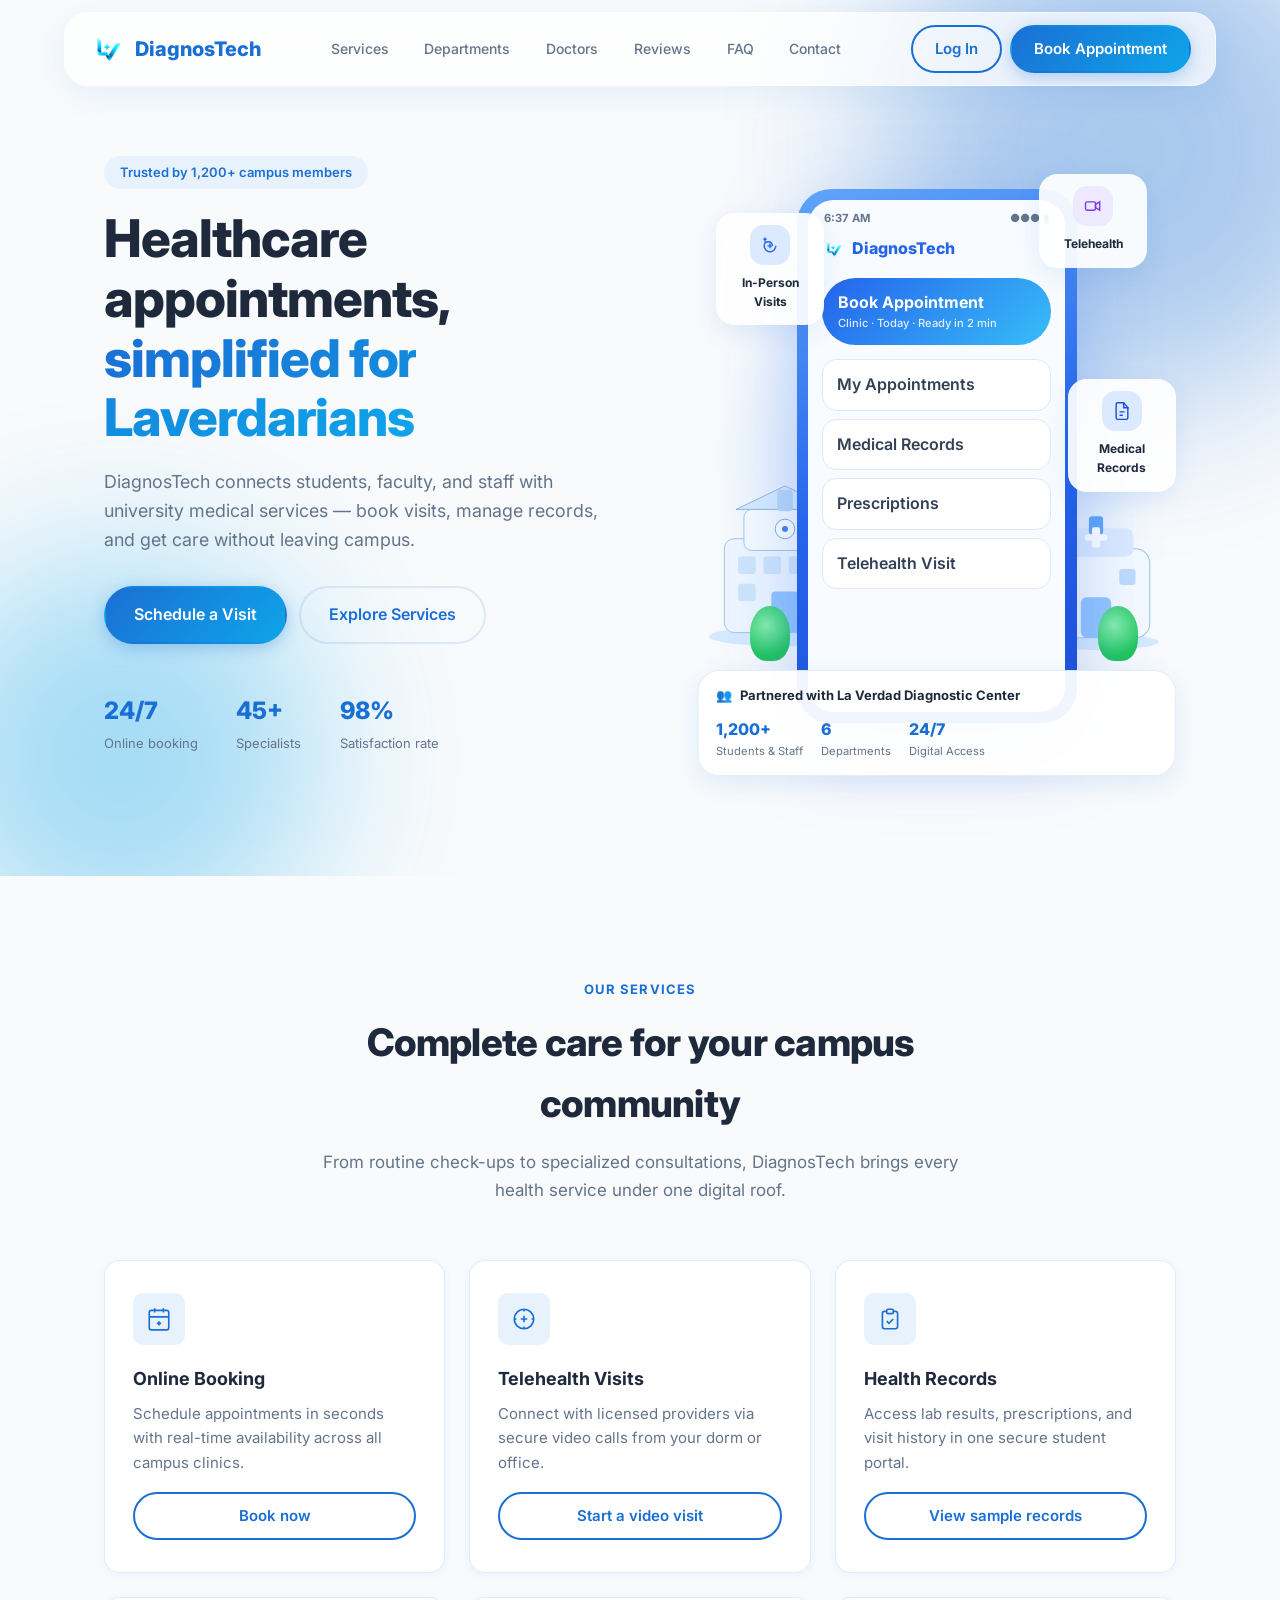
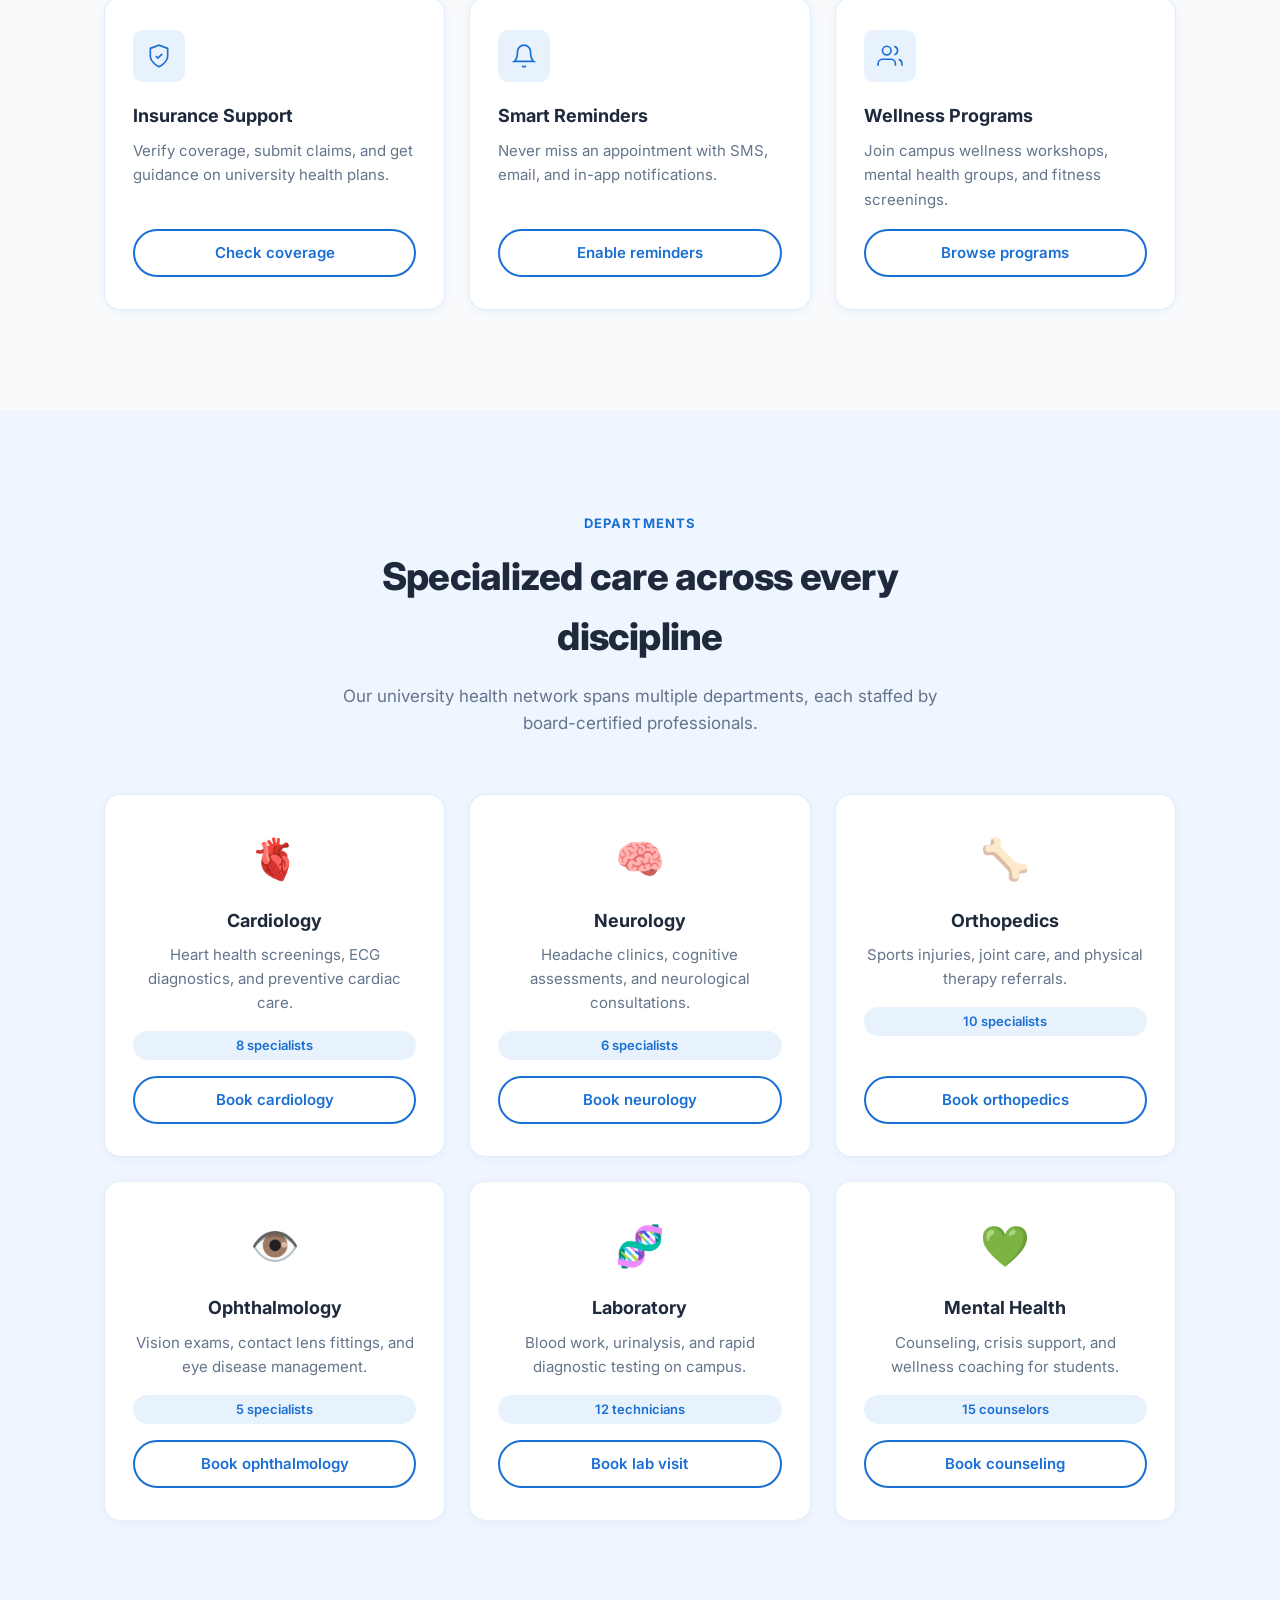
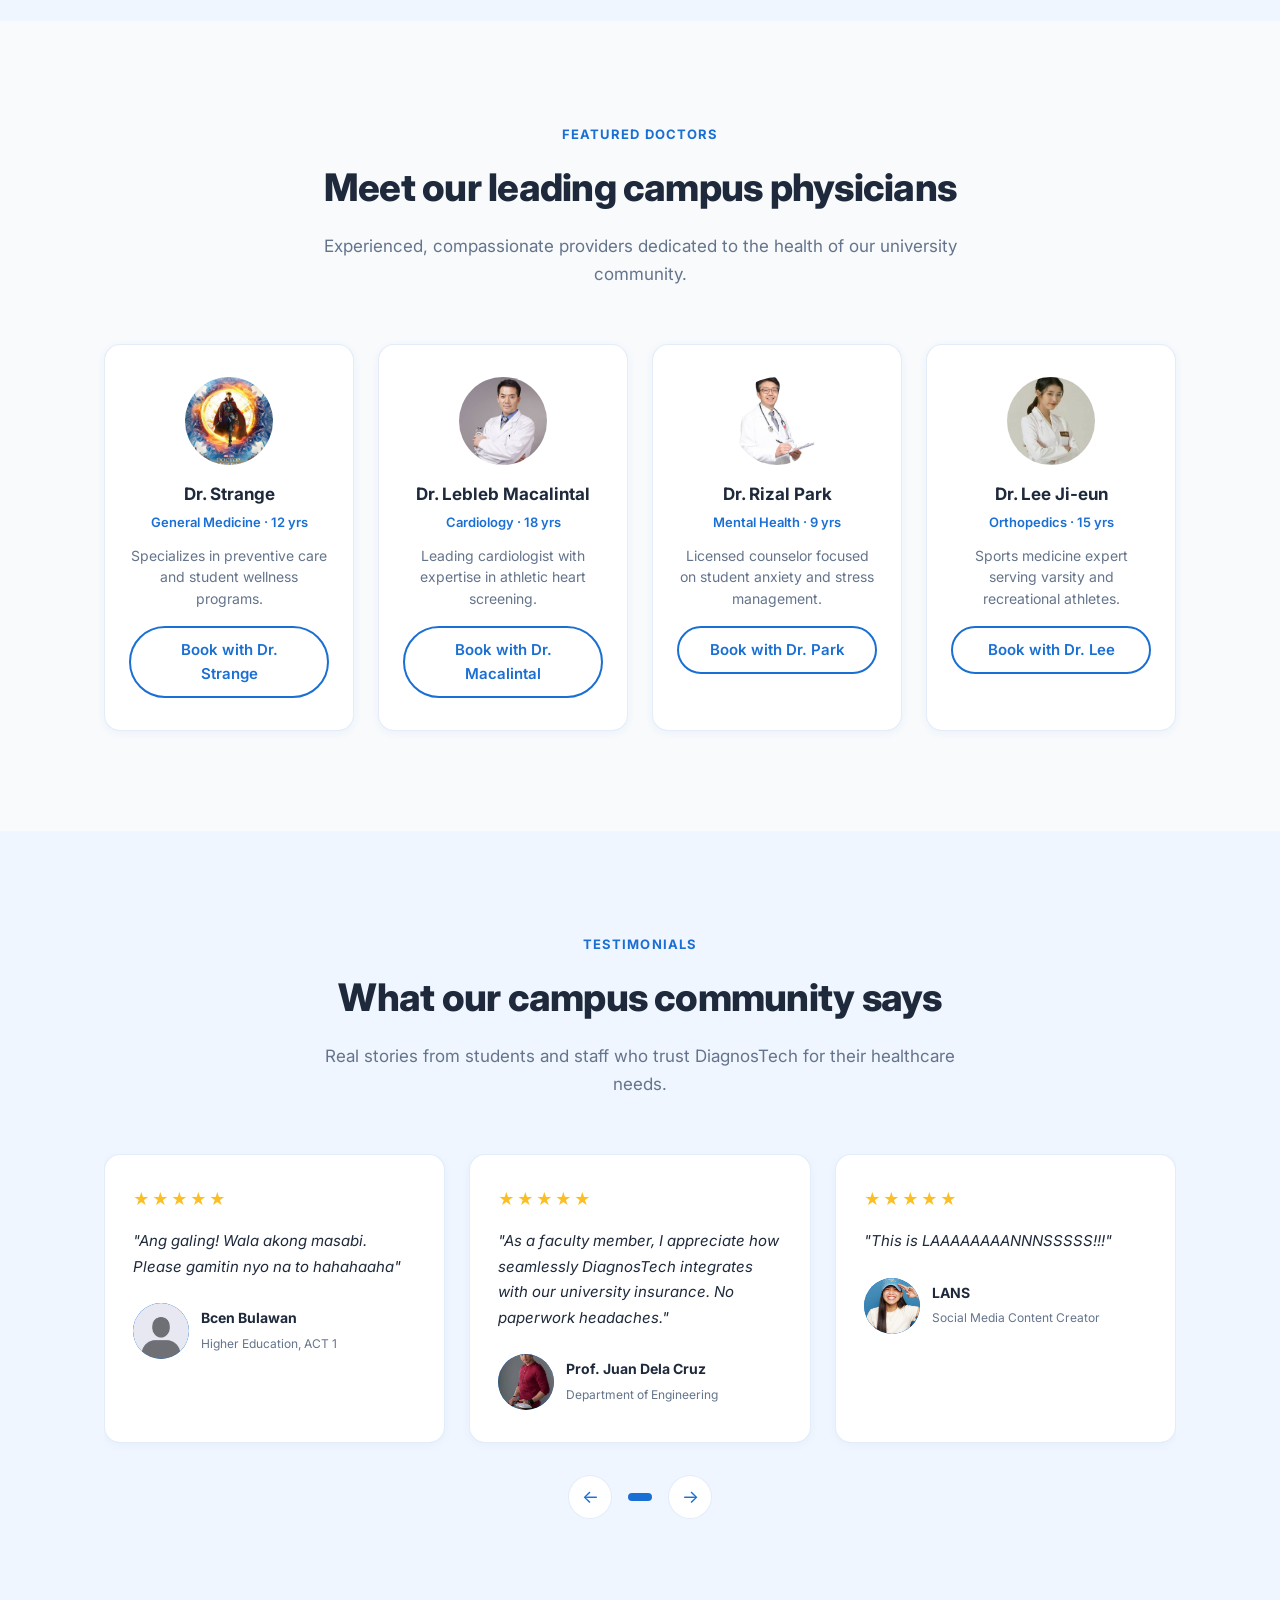
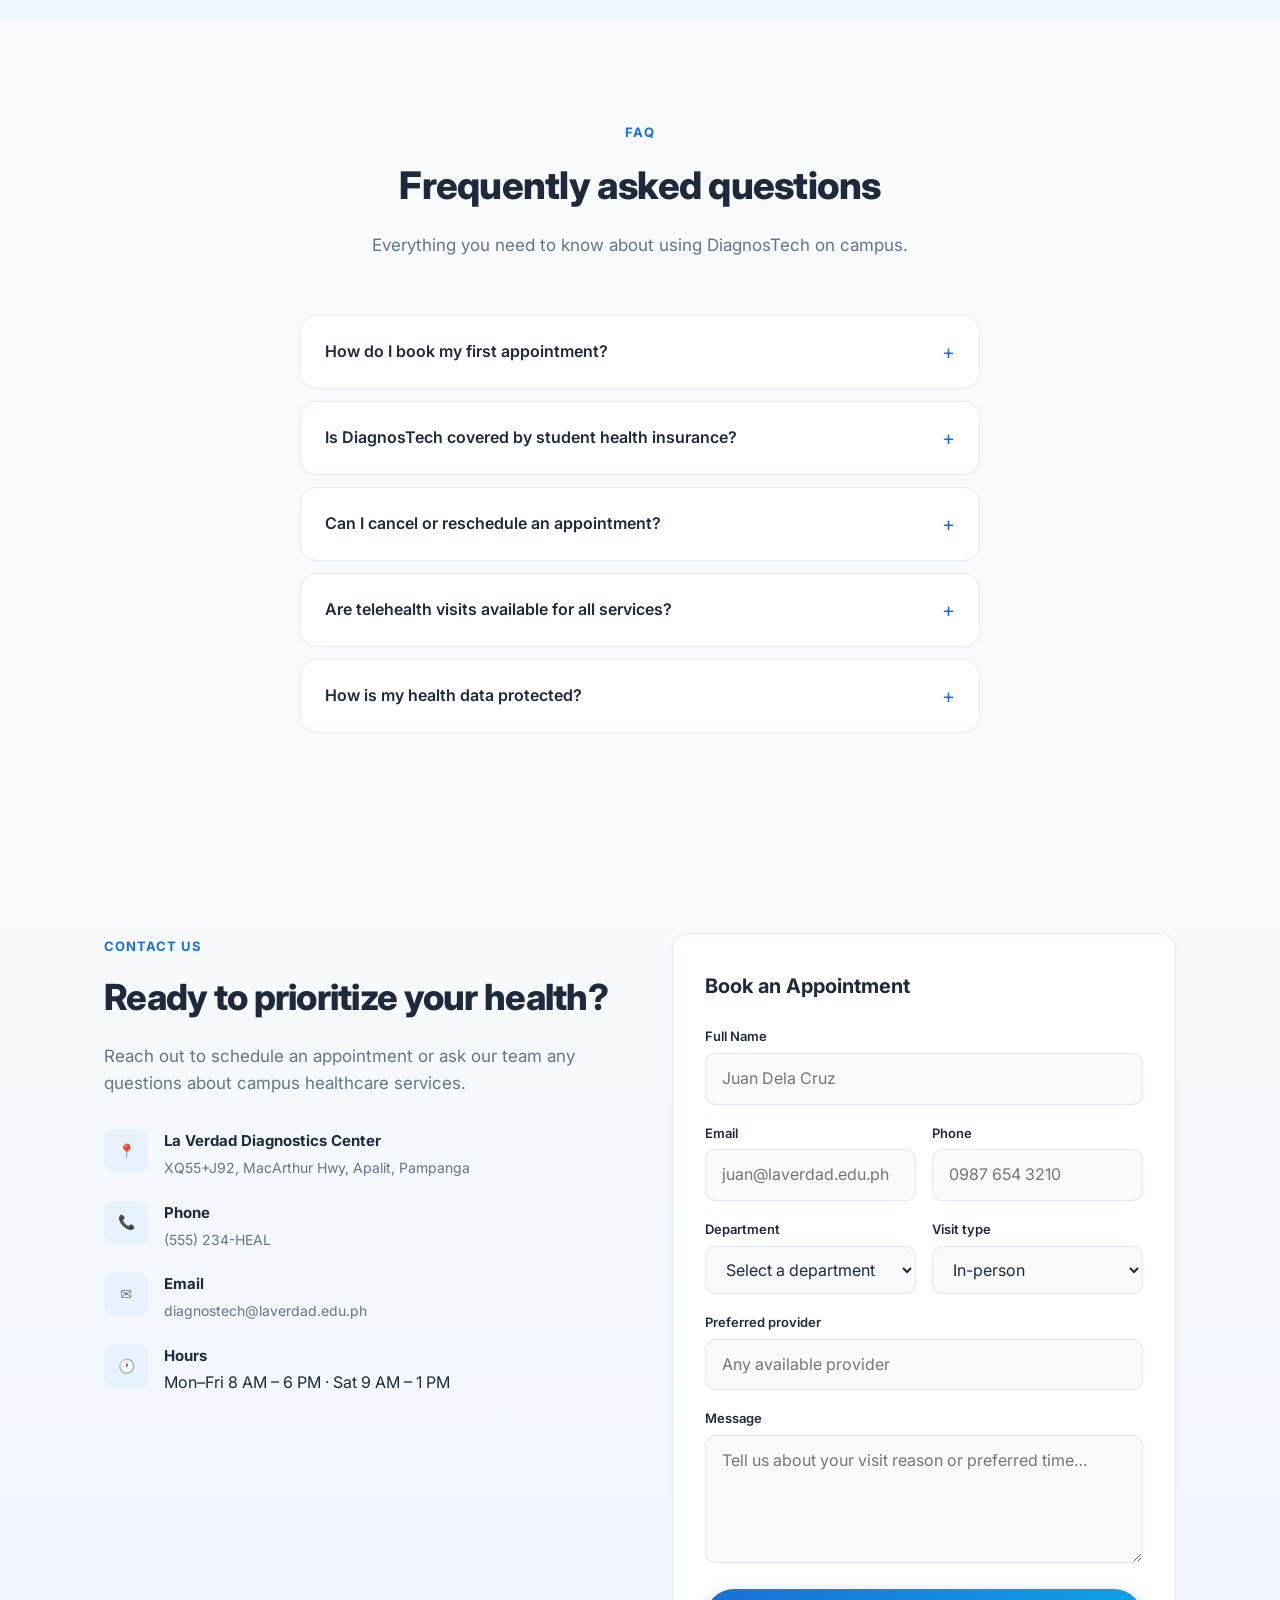
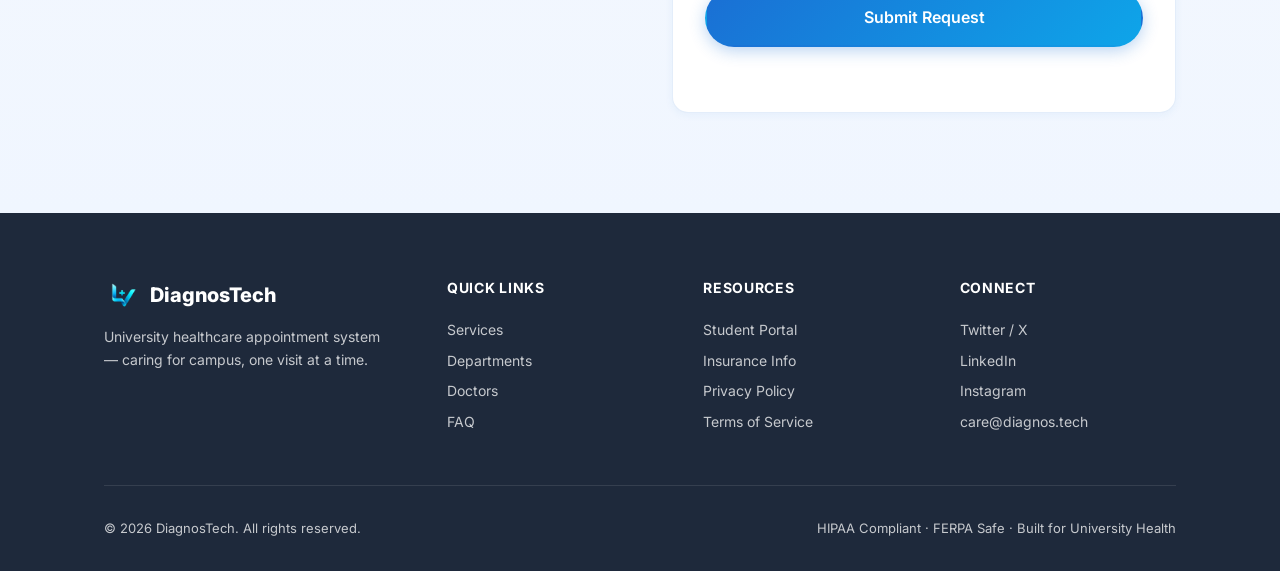
==== index.html @ bd58f844 "Add files via upload" ====
<!DOCTYPE html>
<html lang="en">
<head>
  <meta charset="UTF-8">
  <meta name="viewport" content="width=device-width, initial-scale=1.0, viewport-fit=cover">
  <meta name="description" content="DiagnosTech — Healthcare appointment system for students, faculty, and staff.">
  <title>DiagnosTech</title>
  <link rel="icon" href="logo.png" type="image/png">
  <link rel="preconnect" href="https://fonts.googleapis.com">
  <link rel="preconnect" href="https://fonts.gstatic.com" crossorigin>
  <link href="https://fonts.googleapis.com/css2?family=Inter:wght@400;500;600;700;800&display=swap" rel="stylesheet">
  <link rel="stylesheet" href="style.css">
</head>
<body>

  <!-- Floating Glass Navbar -->
  <header class="navbar" id="navbar">
    <nav class="navbar__inner container">
      <a href="#hero" class="navbar__brand">
        <img src="logo.png" alt="" class="navbar__logo" aria-hidden="true">
        DiagnosTech
      </a>

      <button class="navbar__toggle" id="navToggle" aria-label="Toggle navigation" aria-expanded="false">
        <span></span>
        <span></span>
        <span></span>
      </button>

      <ul class="navbar__links" id="navLinks">
        <li><a href="#services">Services</a></li>
        <li><a href="#departments">Departments</a></li>
        <li><a href="#doctors">Doctors</a></li>
        <li><a href="#testimonials">Reviews</a></li>
        <li><a href="#faq">FAQ</a></li>
        <li><a href="#contact">Contact</a></li>
        <li class="navbar__mobile-only"><a href="login.html">Log In</a></li>
        <li class="navbar__mobile-only">
          <button type="button" class="navbar__menu-btn" data-open-booking>Book Appointment</button>
        </li>
      </ul>

      <div class="navbar__actions">
        <a href="login.html" class="btn btn--outline navbar__cta">Log In</a>
        <button type="button" class="btn btn--primary navbar__cta" data-open-booking>Book Appointment</button>
      </div>
    </nav>
  </header>

  <main>
    <!-- Hero -->
    <section class="hero" id="hero">
      <div class="hero__bg" aria-hidden="true">
        <div class="hero__orb hero__orb--1"></div>
        <div class="hero__orb hero__orb--2"></div>
      </div>
      <div class="container hero__grid">
        <div class="hero__content reveal">
          <span class="badge">Trusted by 1,200+ campus members</span>
          <h1>Healthcare appointments, <span class="text-gradient">simplified for Laverdarians</span></h1>
          <p>DiagnosTech connects students, faculty, and staff with university medical services — book visits, manage records, and get care without leaving campus.</p>
          <div class="hero__actions">
            <button type="button" class="btn btn--primary btn--lg" data-open-booking>Schedule a Visit</button>
            <a href="#services" class="btn btn--ghost btn--lg">Explore Services</a>
          </div>
          <div class="hero__stats">
            <div class="hero__stat">
              <strong>24/7</strong>
              <span>Online booking</span>
            </div>
            <div class="hero__stat">
              <strong>45+</strong>
              <span>Specialists</span>
            </div>
            <div class="hero__stat">
              <strong>98%</strong>
              <span>Satisfaction rate</span>
            </div>
          </div>
        </div>
        <div class="hero__visual reveal reveal--delay">
          <div class="hero-scene" id="heroScene">
            <div class="hero-scene__glow" aria-hidden="true"></div>
            <div class="campus-art campus-art--hall" aria-hidden="true">
              <svg viewBox="0 0 180 170" fill="none">
                <ellipse cx="90" cy="158" rx="78" ry="10" fill="#c7e4ff" opacity=".7"/>
                <rect x="28" y="58" width="124" height="96" rx="10" fill="#eef6ff" stroke="#9ec6ef"/>
                <rect x="48" y="28" width="84" height="42" rx="8" fill="#f7fbff" stroke="#9ec6ef"/>
                <polygon points="40,28 90,4 140,28" fill="#d7ebff" stroke="#8eb6e4"/>
                <rect x="82" y="8" width="16" height="22" rx="4" fill="#b9d8f7"/>
                <circle cx="90" cy="48" r="10" fill="#fff" stroke="#7aaee0"/>
                <circle cx="90" cy="48" r="3" fill="#3b82f6"/>
                <g fill="#cfe6fb">
                  <rect x="42" y="76" width="18" height="18" rx="3"/>
                  <rect x="68" y="76" width="18" height="18" rx="3"/>
                  <rect x="94" y="76" width="18" height="18" rx="3"/>
                  <rect x="120" y="76" width="18" height="18" rx="3"/>
                  <rect x="42" y="104" width="18" height="18" rx="3"/>
                  <rect x="120" y="104" width="18" height="18" rx="3"/>
                </g>
                <rect x="76" y="112" width="28" height="42" rx="4" fill="#93c5fd"/>
              </svg>
            </div>
            <div class="campus-art campus-art--clinic" aria-hidden="true">
              <svg viewBox="0 0 150 150" fill="none">
                <ellipse cx="75" cy="140" rx="62" ry="8" fill="#c7e4ff" opacity=".7"/>
                <rect x="22" y="48" width="106" height="88" rx="14" fill="#f4f9ff" stroke="#9ec6ef"/>
                <rect x="38" y="28" width="74" height="28" rx="8" fill="#dbeafe"/>
                <rect x="68" y="16" width="14" height="18" rx="3" fill="#60a5fa"/>
                <rect x="64" y="34" width="22" height="6" rx="2" fill="#fff"/>
                <rect x="71" y="27" width="8" height="20" rx="2" fill="#fff"/>
                <g fill="#bfdbfe">
                  <rect x="36" y="68" width="16" height="16" rx="3"/>
                  <rect x="98" y="68" width="16" height="16" rx="3"/>
                </g>
                <rect x="60" y="96" width="30" height="40" rx="6" fill="#93c5fd"/>
              </svg>
            </div>
            <div class="campus-art campus-art--tree campus-art--tree-l" aria-hidden="true"></div>
            <div class="campus-art campus-art--tree campus-art--tree-r" aria-hidden="true"></div>

            <button type="button" class="float-card float-card--visits" data-phone-screen="book" data-visit-type="in-person">
              <span class="float-card__icon" aria-hidden="true">
                <svg viewBox="0 0 24 24" fill="none" stroke="currentColor" stroke-width="1.7"><path d="M6 3v6M4 5h4"/><path d="M19 13a7 7 0 11-14 0 5 5 0 0110 0"/><path d="M12 10v6M9 13h6"/></svg>
              </span>
              In-Person Visits
            </button>
            <button type="button" class="float-card float-card--tele" data-phone-screen="telehealth" data-visit-type="telehealth">
              <span class="float-card__icon float-card__icon--tele" aria-hidden="true">
                <svg viewBox="0 0 24 24" fill="none" stroke="currentColor" stroke-width="1.7"><path d="M15 10l5-3v10l-5-3v-4z"/><rect x="3" y="7" width="12" height="10" rx="2"/></svg>
              </span>
              Telehealth
            </button>
            <button type="button" class="float-card float-card--records" data-phone-screen="records">
              <span class="float-card__icon float-card__icon--records" aria-hidden="true">
                <svg viewBox="0 0 24 24" fill="none" stroke="currentColor" stroke-width="1.7"><path d="M14 2H7a2 2 0 00-2 2v16a2 2 0 002 2h10a2 2 0 002-2V8z"/><path d="M14 2v6h6M9 13h6M9 17h4"/></svg>
              </span>
              Medical Records
            </button>

            <div class="phone" id="phoneMockup">
              <div class="phone__bezel">
                <div class="phone__screen">
                  <div class="phone-status">
                    <span id="phoneTime">9:41</span>
                    <span class="phone-status__icons" aria-hidden="true">●●● ▮</span>
                  </div>
                  <div class="phone-app" id="phoneApp" data-screen="home">
                    <section class="phone-view" data-view="home">
                      <div class="phone-brand">
                        <img src="logo.png" alt="" width="22" height="22">
                        DiagnosTech
                      </div>
                      <button type="button" class="phone-cta" data-phone-screen="book">
                        Book Appointment
                        <small>Clinic · Today · Ready in 2 min</small>
                      </button>
                      <nav class="phone-menu" aria-label="App menu">
                        <button type="button" data-phone-screen="appointments">My Appointments</button>
                        <button type="button" data-phone-screen="records">Medical Records</button>
                        <button type="button" data-phone-screen="prescriptions">Prescriptions</button>
                        <button type="button" data-phone-screen="telehealth">Telehealth Visit</button>
                      </nav>
                    </section>

                    <section class="phone-view" data-view="book" hidden>
                      <header class="phone-bar">
                        <button type="button" class="phone-back" data-phone-screen="home" aria-label="Back">←</button>
                        <h3>Book visit</h3>
                      </header>
                      <form class="phone-form" id="phoneBookForm">
                        <label>Department
                          <select name="department" required>
                            <option value="general">General Medicine</option>
                            <option value="cardiology">Cardiology</option>
                            <option value="neurology">Neurology</option>
                            <option value="orthopedics">Orthopedics</option>
                            <option value="ophthalmology">Ophthalmology</option>
                            <option value="mental-health">Mental Health</option>
                          </select>
                        </label>
                        <label>Visit type
                          <select name="visitType" id="phoneVisitType">
                            <option value="in-person">In-person</option>
                            <option value="telehealth">Telehealth</option>
                          </select>
                        </label>
                        <label>Date
                          <input type="date" name="date" required>
                        </label>
                        <button type="submit" class="phone-cta phone-cta--sm">Confirm slot</button>
                      </form>
                    </section>

                    <section class="phone-view" data-view="appointments" hidden>
                      <header class="phone-bar">
                        <button type="button" class="phone-back" data-phone-screen="home" aria-label="Back">←</button>
                        <h3>Appointments</h3>
                      </header>
                      <ul class="phone-list" id="phoneAppointments"></ul>
                    </section>

                    <section class="phone-view" data-view="records" hidden>
                      <header class="phone-bar">
                        <button type="button" class="phone-back" data-phone-screen="home" aria-label="Back">←</button>
                        <h3>Records</h3>
                      </header>
                      <ul class="phone-list">
                        <li><button type="button" data-open-info="record-cbc"><strong>CBC panel</strong><span>Mar 12 · Normal</span></button></li>
                        <li><button type="button" data-open-info="record-vaccine"><strong>Flu vaccine</strong><span>Jan 8 · On file</span></button></li>
                        <li><button type="button" data-open-info="record-pe"><strong>Physical exam</strong><span>Nov 2 · Cleared</span></button></li>
                      </ul>
                    </section>

                    <section class="phone-view" data-view="prescriptions" hidden>
                      <header class="phone-bar">
                        <button type="button" class="phone-back" data-phone-screen="home" aria-label="Back">←</button>
                        <h3>Prescriptions</h3>
                      </header>
                      <ul class="phone-list">
                        <li><button type="button" data-open-info="rx-loratadine"><strong>Loratadine 10mg</strong><span>Refill available</span></button></li>
                        <li><button type="button" data-open-info="rx-ibuprofen"><strong>Ibuprofen 200mg</strong><span>As needed</span></button></li>
                      </ul>
                    </section>

                    <section class="phone-view" data-view="telehealth" hidden>
                      <header class="phone-bar">
                        <button type="button" class="phone-back" data-phone-screen="home" aria-label="Back">←</button>
                        <h3>Telehealth</h3>
                      </header>
                      <div class="phone-tele">
                        <p>Join a secure video visit from anywhere on campus.</p>
                        <button type="button" class="phone-cta phone-cta--sm" data-open-booking data-visit-type="telehealth">Schedule video visit</button>
                        <button type="button" class="phone-ghost" id="joinDemoVisit">Start demo waiting room</button>
                      </div>
                    </section>

                    <section class="phone-view" data-view="waiting" hidden>
                      <header class="phone-bar">
                        <button type="button" class="phone-back" data-phone-screen="telehealth" aria-label="Back">←</button>
                        <h3>Waiting room</h3>
                      </header>
                      <div class="phone-tele">
                        <div class="phone-pulse" aria-hidden="true"></div>
                        <p id="waitingCopy">Connecting you with a campus clinician…</p>
                        <button type="button" class="phone-ghost" data-phone-screen="home">Leave waiting room</button>
                      </div>
                    </section>
                  </div>
                </div>
              </div>
            </div>

            <div class="hero-community">
              <div class="hero-community__lead">
                <span class="hero-community__icon" aria-hidden="true">👥</span>
                <strong>Partnered with La Verdad Diagnostic Center</strong>
              </div>
              <dl>
                <div><dt>1,200+</dt><dd>Students &amp; Staff</dd></div>
                <div><dt>6</dt><dd>Departments</dd></div>
                <div><dt>24/7</dt><dd>Digital Access</dd></div>
              </dl>
            </div>
          </div>
        </div>
      </div>
    </section>

    <!-- Services -->
    <section class="section" id="services">
      <div class="container">
        <div class="section__header reveal">
          <span class="section__label">Our Services</span>
          <h2>Complete care for your campus community</h2>
          <p>From routine check-ups to specialized consultations, DiagnosTech brings every health service under one digital roof.</p>
        </div>
        <div class="services-grid">
          <article class="card service-card reveal">
            <div class="service-card__icon" aria-hidden="true">
              <svg viewBox="0 0 24 24" fill="none" stroke="currentColor" stroke-width="1.5"><path d="M8 2v4M16 2v4M3 10h18M5 4h14a2 2 0 012 2v14a2 2 0 01-2 2H5a2 2 0 01-2-2V6a2 2 0 012-2z"/><path d="M12 14v4M10 16h4"/></svg>
            </div>
            <h3>Online Booking</h3>
            <p>Schedule appointments in seconds with real-time availability across all campus clinics.</p>
            <button type="button" class="btn btn--outline btn--full" data-open-booking>Book now</button>
          </article>
          <article class="card service-card reveal reveal--delay">
            <div class="service-card__icon" aria-hidden="true">
              <svg viewBox="0 0 24 24" fill="none" stroke="currentColor" stroke-width="1.5"><path d="M9 12h6M12 9v6M21 12a9 9 0 11-18 0 9 9 0 0118 0z"/><path d="M12 3v2M12 19v2M3 12h2M19 12h2"/></svg>
            </div>
            <h3>Telehealth Visits</h3>
            <p>Connect with licensed providers via secure video calls from your dorm or office.</p>
            <button type="button" class="btn btn--outline btn--full" data-open-booking data-visit-type="telehealth">Start a video visit</button>
          </article>
          <article class="card service-card reveal">
            <div class="service-card__icon" aria-hidden="true">
              <svg viewBox="0 0 24 24" fill="none" stroke="currentColor" stroke-width="1.5"><path d="M9 5H7a2 2 0 00-2 2v12a2 2 0 002 2h10a2 2 0 002-2V7a2 2 0 00-2-2h-2"/><rect x="9" y="3" width="6" height="4" rx="1"/><path d="M9 14l2 2 4-4"/></svg>
            </div>
            <h3>Health Records</h3>
            <p>Access lab results, prescriptions, and visit history in one secure student portal.</p>
            <button type="button" class="btn btn--outline btn--full" data-open-info="records">View sample records</button>
          </article>
          <article class="card service-card reveal reveal--delay">
            <div class="service-card__icon" aria-hidden="true">
              <svg viewBox="0 0 24 24" fill="none" stroke="currentColor" stroke-width="1.5"><path d="M12 22s8-4 8-10V5l-8-3-8 3v7c0 6 8 10 8 10z"/><path d="M9 12l2 2 4-4"/></svg>
            </div>
            <h3>Insurance Support</h3>
            <p>Verify coverage, submit claims, and get guidance on university health plans.</p>
            <button type="button" class="btn btn--outline btn--full" data-open-info="insurance">Check coverage</button>
          </article>
          <article class="card service-card reveal">
            <div class="service-card__icon" aria-hidden="true">
              <svg viewBox="0 0 24 24" fill="none" stroke="currentColor" stroke-width="1.5"><path d="M18 8A6 6 0 006 8c0 7-3 9-3 9h18s-3-2-3-9"/><path d="M13.73 21a2 2 0 01-3.46 0"/></svg>
            </div>
            <h3>Smart Reminders</h3>
            <p>Never miss an appointment with SMS, email, and in-app notifications.</p>
            <button type="button" class="btn btn--outline btn--full" id="enableReminders">Enable reminders</button>
          </article>
          <article class="card service-card reveal reveal--delay">
            <div class="service-card__icon" aria-hidden="true">
              <svg viewBox="0 0 24 24" fill="none" stroke="currentColor" stroke-width="1.5"><path d="M17 21v-2a4 4 0 00-4-4H5a4 4 0 00-4 4v2"/><circle cx="9" cy="7" r="4"/><path d="M23 21v-2a4 4 0 00-3-3.87M16 3.13a4 4 0 010 7.75"/></svg>
            </div>
            <h3>Wellness Programs</h3>
            <p>Join campus wellness workshops, mental health groups, and fitness screenings.</p>
            <button type="button" class="btn btn--outline btn--full" data-open-info="wellness">Browse programs</button>
          </article>
        </div>
      </div>
    </section>

    <!-- Departments -->
    <section class="section section--alt" id="departments">
      <div class="container">
        <div class="section__header reveal">
          <span class="section__label">Departments</span>
          <h2>Specialized care across every discipline</h2>
          <p>Our university health network spans multiple departments, each staffed by board-certified professionals.</p>
        </div>
        <div class="departments-grid">
          <article class="card department-card reveal">
            <span class="department-card__emoji" aria-hidden="true">🫀</span>
            <h3>Cardiology</h3>
            <p>Heart health screenings, ECG diagnostics, and preventive cardiac care.</p>
            <span class="department-card__count">8 specialists</span>
            <button type="button" class="btn btn--outline btn--full" data-open-booking data-department="cardiology">Book cardiology</button>
          </article>
          <article class="card department-card reveal reveal--delay">
            <span class="department-card__emoji" aria-hidden="true">🧠</span>
            <h3>Neurology</h3>
            <p>Headache clinics, cognitive assessments, and neurological consultations.</p>
            <span class="department-card__count">6 specialists</span>
            <button type="button" class="btn btn--outline btn--full" data-open-booking data-department="neurology">Book neurology</button>
          </article>
          <article class="card department-card reveal">
            <span class="department-card__emoji" aria-hidden="true">🦴</span>
            <h3>Orthopedics</h3>
            <p>Sports injuries, joint care, and physical therapy referrals.</p>
            <span class="department-card__count">10 specialists</span>
            <button type="button" class="btn btn--outline btn--full" data-open-booking data-department="orthopedics">Book orthopedics</button>
          </article>
          <article class="card department-card reveal reveal--delay">
            <span class="department-card__emoji" aria-hidden="true">👁️</span>
            <h3>Ophthalmology</h3>
            <p>Vision exams, contact lens fittings, and eye disease management.</p>
            <span class="department-card__count">5 specialists</span>
            <button type="button" class="btn btn--outline btn--full" data-open-booking data-department="ophthalmology">Book ophthalmology</button>
          </article>
          <article class="card department-card reveal">
            <span class="department-card__emoji" aria-hidden="true">🧬</span>
            <h3>Laboratory</h3>
            <p>Blood work, urinalysis, and rapid diagnostic testing on campus.</p>
            <span class="department-card__count">12 technicians</span>
            <button type="button" class="btn btn--outline btn--full" data-open-booking data-department="general">Book lab visit</button>
          </article>
          <article class="card department-card reveal reveal--delay">
            <span class="department-card__emoji" aria-hidden="true">💚</span>
            <h3>Mental Health</h3>
            <p>Counseling, crisis support, and wellness coaching for students.</p>
            <span class="department-card__count">15 counselors</span>
            <button type="button" class="btn btn--outline btn--full" data-open-booking data-department="mental-health">Book counseling</button>
          </article>
        </div>
      </div>
    </section>

    <!-- Featured Doctors -->
    <section class="section" id="doctors">
      <div class="container">
        <div class="section__header reveal">
          <span class="section__label">Featured Doctors</span>
          <h2>Meet our leading campus physicians</h2>
          <p>Experienced, compassionate providers dedicated to the health of our university community.</p>
        </div>
        <div class="doctors-grid">
          <article class="card doctor-card reveal">
            <img
              class="doctor-card__avatar"
              src="dr-strange.jpg"
              alt="Portrait of Dr. Strange"
            >
            <h3>Dr. Strange</h3>
            <p class="doctor-card__role">General Medicine · 12 yrs</p>
            <p class="doctor-card__bio">Specializes in preventive care and student wellness programs.</p>
            <button type="button" class="btn btn--outline btn--full" data-open-booking data-department="general" data-doctor="Dr. Strange">Book with Dr. Strange</button>
          </article>
          <article class="card doctor-card reveal reveal--delay">
            <img
              class="doctor-card__avatar"
              src="lebleb.jpg"
              alt="Portrait of Dr. Lebleb Macalintal"
            >
            <h3>Dr. Lebleb Macalintal</h3>
            <p class="doctor-card__role">Cardiology · 18 yrs</p>
            <p class="doctor-card__bio">Leading cardiologist with expertise in athletic heart screening.</p>
            <button type="button" class="btn btn--outline btn--full" data-open-booking data-department="cardiology" data-doctor="Dr. Lebleb Macalintal">Book with Dr. Macalintal</button>
          </article>
          <article class="card doctor-card reveal reveal--delay-2">
            <img
              class="doctor-card__avatar"
              src="park.jpg"
              alt="Portrait of Dr. Park"
            >
            <h3>Dr. Rizal Park</h3>
            <p class="doctor-card__role">Mental Health · 9 yrs</p>
            <p class="doctor-card__bio">Licensed counselor focused on student anxiety and stress management.</p>
            <button type="button" class="btn btn--outline btn--full" data-open-booking data-department="mental-health" data-doctor="Dr. Rizal Park">Book with Dr. Park</button>
          </article>
          <article class="card doctor-card reveal reveal--delay-3">
            <img
              class="doctor-card__avatar"
              src="lee.jpg"
              alt="Portrait of Dr. Lee Ji-eun"
            >
            <h3>Dr. Lee Ji-eun</h3>
            <p class="doctor-card__role">Orthopedics · 15 yrs</p>
            <p class="doctor-card__bio">Sports medicine expert serving varsity and recreational athletes.</p>
            <button type="button" class="btn btn--outline btn--full" data-open-booking data-department="orthopedics" data-doctor="Dr. Lee Ji-eun">Book with Dr. Lee</button>
          </article>
        </div>
      </div>
    </section>

    <!-- Testimonials -->
    <section class="section section--alt" id="testimonials">
      <div class="container">
        <div class="section__header reveal">
          <span class="section__label">Testimonials</span>
          <h2>What our campus community says</h2>
          <p>Real stories from students and staff who trust DiagnosTech for their healthcare needs.</p>
        </div>
        <div class="testimonials-slider reveal">
          <div class="testimonials-track" id="testimonialsTrack">
            <article class="card testimonial-card">
              <div class="testimonial-card__stars" aria-hidden="true">★★★★★</div>
              <blockquote>"Ang galing! Wala akong masabi. Please gamitin nyo na to hahahaaha"</blockquote>
              <footer>
                <div class="testimonial-card__avatar" style="width: 56px; height: 56px; border-radius: 50%; overflow: hidden; flex-shrink: 0;">
                  <img src="bcen.jpg" alt="Bcen Bulawan" style="display: block; width: 100%; height: 100%; border-radius: 50%; object-fit: cover;">
                </div>
                <div>
                  <strong>Bcen Bulawan</strong>
                  <span>Higher Education, ACT 1</span>
                </div>
              </footer>
            </article>
            <article class="card testimonial-card">
              <div class="testimonial-card__stars" aria-hidden="true">★★★★★</div>
              <blockquote>"As a faculty member, I appreciate how seamlessly DiagnosTech integrates with our university insurance. No paperwork headaches."</blockquote>
              <footer>
                <div class="testimonial-card__avatar" style="width: 56px; height: 56px; border-radius: 50%; overflow: hidden; flex-shrink: 0;">
                  <img src="juan.jpg" alt="Prof. Juan Dela Cruz" style="display: block; width: 100%; height: 100%; border-radius: 50%; object-fit: cover;">
                </div>
                <div>
                  <strong>Prof. Juan Dela Cruz</strong>
                  <span>Department of Engineering</span>
                </div>
              </footer>
            </article>
            <article class="card testimonial-card">
              <div class="testimonial-card__stars" aria-hidden="true">★★★★★</div>
              <blockquote>"This is LAAAAAAAANNNSSSSS!!!"</blockquote>
              <footer>
                <div class="testimonial-card__avatar" style="width: 56px; height: 56px; border-radius: 50%; overflow: hidden; flex-shrink: 0;">
                  <img src="lans.jpg" alt="LANS" style="display: block; width: 100%; height: 100%; border-radius: 50%; object-fit: cover;">
                </div>
                <div>
                  <strong>LANS</strong>
                  <span>Social Media Content Creator</span>
                </div>
              </footer>
            </article>
          </div>
          <div class="testimonials-controls">
            <button class="testimonials-btn" id="prevTestimonial" aria-label="Previous testimonial">←</button>
            <div class="testimonials-dots" id="testimonialDots"></div>
            <button class="testimonials-btn" id="nextTestimonial" aria-label="Next testimonial">→</button>
          </div>
        </div>
      </div>
    </section>

    <!-- FAQ -->
    <section class="section" id="faq">
      <div class="container container--narrow">
        <div class="section__header reveal">
          <span class="section__label">FAQ</span>
          <h2>Frequently asked questions</h2>
          <p>Everything you need to know about using DiagnosTech on campus.</p>
        </div>
        <div class="faq-list reveal" id="faqList">
          <details class="faq-item">
            <summary>How do I book my first appointment?</summary>
            <p>Sign in with your university credentials, select a department and provider, then choose an available time slot. You'll receive a confirmation email instantly.</p>
          </details>
          <details class="faq-item">
            <summary>Is DiagnosTech covered by student health insurance?</summary>
            <p>Yes. DiagnosTech accepts all university-sponsored health plans. You can verify your coverage during the booking process before confirming your visit.</p>
          </details>
          <details class="faq-item">
            <summary>Can I cancel or reschedule an appointment?</summary>
            <p>Absolutely. Visit your dashboard, select the appointment, and choose reschedule or cancel. We ask for at least 24 hours notice when possible.</p>
          </details>
          <details class="faq-item">
            <summary>Are telehealth visits available for all services?</summary>
            <p>Most general consultations, mental health sessions, and follow-ups are available via telehealth. Some procedures require an in-person visit at the campus health center.</p>
          </details>
          <details class="faq-item">
            <summary>How is my health data protected?</summary>
            <p>DiagnosTech is fully HIPAA-compliant. All data is encrypted in transit and at rest, and only authorized medical staff can access your records.</p>
          </details>
        </div>
      </div>
    </section>

    <!-- Contact -->
    <section class="section section--contact" id="contact">
      <div class="container">
        <div class="contact-grid">
          <div class="contact-info reveal">
            <span class="section__label">Contact Us</span>
            <h2>Ready to prioritize your health?</h2>
            <p>Reach out to schedule an appointment or ask our team any questions about campus healthcare services.</p>
            <ul class="contact-info__list">
              <li>
                <span class="contact-info__icon" aria-hidden="true">📍</span>
                <div>
                  <strong>La Verdad Diagnostics Center</strong>
                  <a href="https://maps.google.com/?q=La+Verdad+Christian+College+Apalit+Pampanga" target="_blank" rel="noopener noreferrer">XQ55+J92, MacArthur Hwy, Apalit, Pampanga</a>
                </div>
              </li>
              <li>
                <span class="contact-info__icon" aria-hidden="true">📞</span>
                <div>
                  <strong>Phone</strong>
                  <a href="tel:+15552344325">(555) 234-HEAL</a>
                </div>
              </li>
              <li>
                <span class="contact-info__icon" aria-hidden="true">✉️</span>
                <div>
                  <strong>Email</strong>
                  <a href="mailto:diagnostech@laverdad.edu.ph">diagnostech@laverdad.edu.ph</a>
                </div>
              </li>
              <li>
                <span class="contact-info__icon" aria-hidden="true">🕐</span>
                <div>
                  <strong>Hours</strong>
                  <button type="button" class="link-btn" data-open-info="hours">Mon–Fri 8 AM – 6 PM · Sat 9 AM – 1 PM</button>
                </div>
              </li>
            </ul>
          </div>
          <form class="card contact-form reveal reveal--delay" id="contactForm" novalidate>
            <h3>Book an Appointment</h3>
            <div class="form-group">
              <label for="name">Full Name</label>
              <input type="text" id="name" name="name" placeholder="Juan Dela Cruz" required>
            </div>
            <div class="form-row">
              <div class="form-group">
                <label for="email">Email</label>
                <input type="email" id="email" name="email" placeholder="juan@laverdad.edu.ph" required>
              </div>
              <div class="form-group">
                <label for="phone">Phone</label>
                <input type="tel" id="phone" name="phone" placeholder="0987 654 3210" required>
              </div>
            </div>
            <div class="form-row">
              <div class="form-group">
                <label for="department">Department</label>
                <select id="department" name="department" required>
                  <option value="" disabled selected>Select a department</option>
                  <option value="general">General Medicine</option>
                  <option value="cardiology">Cardiology</option>
                  <option value="neurology">Neurology</option>
                  <option value="orthopedics">Orthopedics</option>
                  <option value="ophthalmology">Ophthalmology</option>
                  <option value="mental-health">Mental Health</option>
                </select>
              </div>
              <div class="form-group">
                <label for="visitType">Visit type</label>
                <select id="visitType" name="visitType">
                  <option value="in-person">In-person</option>
                  <option value="telehealth">Telehealth</option>
                </select>
              </div>
            </div>
            <div class="form-group">
              <label for="doctorPref">Preferred provider</label>
              <input type="text" id="doctorPref" name="doctor" placeholder="Any available provider">
            </div>
            <div class="form-group">
              <label for="message">Message</label>
              <textarea id="message" name="message" rows="4" placeholder="Tell us about your visit reason or preferred time…"></textarea>
            </div>
            <button type="submit" class="btn btn--primary btn--full btn--lg">Submit Request</button>
            <p class="form-status" id="formStatus" role="status" aria-live="polite"></p>
          </form>
        </div>
      </div>
    </section>
  </main>

  <!-- Footer -->
  <footer class="footer">
    <div class="container">
      <div class="footer__grid">
        <div class="footer__brand">
          <a href="#hero" class="navbar__brand">
            <img src="logo.png" alt="" class="navbar__logo" aria-hidden="true">
            DiagnosTech
          </a>
          <p>University healthcare appointment system — caring for campus, one visit at a time.</p>
        </div>
        <div class="footer__links">
          <h4>Quick Links</h4>
          <ul>
            <li><a href="#services">Services</a></li>
            <li><a href="#departments">Departments</a></li>
            <li><a href="#doctors">Doctors</a></li>
            <li><a href="#faq">FAQ</a></li>
          </ul>
        </div>
        <div class="footer__links">
          <h4>Resources</h4>
          <ul>
            <li><a href="login.html">Student Portal</a></li>
            <li><button type="button" data-open-info="insurance">Insurance Info</button></li>
            <li><button type="button" data-open-info="privacy">Privacy Policy</button></li>
            <li><button type="button" data-open-info="terms">Terms of Service</button></li>
          </ul>
        </div>
        <div class="footer__links">
          <h4>Connect</h4>
          <ul>
            <li><a href="https://twitter.com/intent/tweet?text=Campus%20care%20with%20DiagnosTech" target="_blank" rel="noopener noreferrer">Twitter / X</a></li>
            <li><a href="https://www.linkedin.com/sharing/share-offsite/?url=https://laverdad.edu.ph" target="_blank" rel="noopener noreferrer">LinkedIn</a></li>
            <li><button type="button" data-copy="https://instagram.com" data-copy-label="Instagram link copied">Instagram</button></li>
            <li><a href="mailto:care@diagnos.tech">care@diagnos.tech</a></li>
          </ul>
        </div>
      </div>
      <div class="footer__bottom">
        <p>&copy; 2026 DiagnosTech. All rights reserved.</p>
        <p>HIPAA Compliant · FERPA Safe · Built for University Health</p>
      </div>
    </div>
  </footer>

  <div class="modal" id="appModal" hidden>
    <div class="modal__backdrop" data-close-modal></div>
    <div class="modal__dialog" role="dialog" aria-modal="true" aria-labelledby="modalTitle" tabindex="-1">
      <button type="button" class="modal__close" data-close-modal aria-label="Close dialog">×</button>
      <h2 id="modalTitle"></h2>
      <div class="modal__body" id="modalBody"></div>
    </div>
  </div>

  <div class="toast" id="toast" role="status" aria-live="polite" hidden></div>

  <script src="app.js"></script>
</body>
</html>
---- style.css ----
/* ============================================
   DiagnosTech — Premium Landing Page Styles
   ============================================ */

/* --- CSS Variables --- */
:root {
  --color-primary: #1a6fd4;
  --color-primary-dark: #1256a8;
  --color-primary-light: #e8f2fc;
  --color-accent: #0ea5e9;
  --color-white: #ffffff;
  --color-surface: #ffffff;
  --color-bg: #f8fafc;
  --color-bg-alt: #f0f6ff;
  --color-text: #1e293b;
  --color-text-muted: #64748b;
  --color-border: rgba(26, 111, 212, 0.12);
  --color-inverse: #1e293b;
  --color-on-inverse: #ffffff;
  --navbar-bg: rgba(255, 255, 255, 0.72);
  --navbar-bg-scrolled: rgba(255, 255, 255, 0.88);
  --navbar-border: rgba(255, 255, 255, 0.6);
  --menu-bg: rgba(255, 255, 255, 0.95);
  --icon-green-bg: #ecfdf5;
  --icon-green: #059669;
  --icon-purple-bg: #f5f3ff;
  --icon-purple: #7c3aed;
  --icon-amber-bg: #fffbeb;
  --icon-amber: #d97706;
  --danger-bg: #fef2f2;
  --footer-bg: #1e293b;
  --footer-text: rgba(255, 255, 255, 0.75);

  --shadow-sm: 0 2px 8px rgba(26, 111, 212, 0.06);
  --shadow-md: 0 8px 24px rgba(26, 111, 212, 0.1);
  --shadow-lg: 0 16px 48px rgba(26, 111, 212, 0.14);
  --shadow-glass: 0 8px 32px rgba(26, 111, 212, 0.08);

  --radius-sm: 10px;
  --radius-md: 16px;
  --radius-lg: 24px;
  --radius-full: 9999px;

  --font: 'Inter', system-ui, -apple-system, sans-serif;
  --transition: 0.3s cubic-bezier(0.4, 0, 0.2, 1);
  --navbar-height: 72px;
  --gutter: clamp(1rem, 4vw, 2.5rem);
  --content-max: 72rem;
  --space-section: clamp(4rem, 8vw, 6.25rem);
  --space-block: clamp(1.25rem, 3vw, 2rem);
  --grid-gap: clamp(1rem, 2.4vw, 1.5rem);
  --card-min: 16.5rem;
  color-scheme: light;
}

html[data-theme="dark"] {
  color-scheme: dark;
  --color-primary: #5ba3f0;
  --color-primary-dark: #7ab8f5;
  --color-primary-light: rgba(91, 163, 240, 0.16);
  --color-accent: #38bdf8;
  --color-surface: #151d2e;
  --color-bg: #0b1220;
  --color-bg-alt: #101827;
  --color-text: #e8eef7;
  --color-text-muted: #94a3b8;
  --color-border: rgba(148, 163, 184, 0.16);
  --color-inverse: #e8eef7;
  --color-on-inverse: #0b1220;
  --navbar-bg: rgba(15, 23, 42, 0.78);
  --navbar-bg-scrolled: rgba(15, 23, 42, 0.92);
  --navbar-border: rgba(148, 163, 184, 0.18);
  --menu-bg: rgba(21, 29, 46, 0.96);
  --icon-green-bg: rgba(16, 185, 129, 0.16);
  --icon-green: #34d399;
  --icon-purple-bg: rgba(139, 92, 246, 0.18);
  --icon-purple: #a78bfa;
  --icon-amber-bg: rgba(245, 158, 11, 0.16);
  --icon-amber: #fbbf24;
  --danger-bg: rgba(220, 38, 38, 0.16);
  --footer-bg: #070b14;
  --footer-text: rgba(232, 238, 247, 0.72);
  --shadow-sm: 0 2px 8px rgba(0, 0, 0, 0.24);
  --shadow-md: 0 8px 24px rgba(0, 0, 0, 0.32);
  --shadow-lg: 0 16px 48px rgba(0, 0, 0, 0.4);
  --shadow-glass: 0 8px 32px rgba(0, 0, 0, 0.28);
}

/* --- Reset & Base --- */
*,
*::before,
*::after {
  box-sizing: border-box;
  margin: 0;
  padding: 0;
}

html {
  scroll-behavior: smooth;
  scroll-padding-top: calc(var(--navbar-height) + 24px);
}

body {
  font-family: var(--font);
  font-size: clamp(0.9375rem, 0.35vw + 0.9rem, 1rem);
  line-height: 1.6;
  color: var(--color-text);
  background: var(--color-bg);
  -webkit-font-smoothing: antialiased;
  overflow-x: hidden;
  overflow-wrap: break-word;
}

img {
  max-width: 100%;
  height: auto;
  display: block;
}

a {
  color: inherit;
  text-decoration: none;
}

ul {
  list-style: none;
}

button,
input,
select,
textarea {
  font: inherit;
  color: inherit;
}

/* --- Utilities --- */
.container {
  width: min(100%, var(--content-max));
  margin-inline: auto;
  padding-inline: max(var(--gutter), env(safe-area-inset-left), env(safe-area-inset-right));
}

.container--narrow {
  max-width: 47.5rem;
}

.text-gradient {
  background: linear-gradient(135deg, var(--color-primary) 0%, var(--color-accent) 100%);
  -webkit-background-clip: text;
  -webkit-text-fill-color: transparent;
  background-clip: text;
}

.badge {
  display: inline-block;
  padding: 6px 16px;
  font-size: 0.8125rem;
  font-weight: 600;
  color: var(--color-primary);
  background: var(--color-primary-light);
  border-radius: var(--radius-full);
  margin-bottom: 20px;
}

/* --- Buttons --- */
.btn {
  display: inline-flex;
  align-items: center;
  justify-content: center;
  gap: 8px;
  padding: 10px 22px;
  font-size: 0.9375rem;
  font-weight: 600;
  border-radius: var(--radius-full);
  border: 2px solid transparent;
  cursor: pointer;
  transition: var(--transition);
  white-space: nowrap;
  max-width: 100%;
}

.btn--primary {
  background: linear-gradient(135deg, var(--color-primary) 0%, var(--color-accent) 100%);
  color: var(--color-white);
  box-shadow: 0 4px 16px rgba(26, 111, 212, 0.3);
}

.btn--primary:hover {
  transform: translateY(-2px);
  box-shadow: 0 8px 24px rgba(26, 111, 212, 0.4);
}

.btn--ghost {
  background: transparent;
  color: var(--color-primary);
  border-color: var(--color-border);
}

.btn--ghost:hover {
  background: var(--color-primary-light);
  border-color: var(--color-primary);
}

.btn--outline {
  background: transparent;
  color: var(--color-primary);
  border-color: var(--color-primary);
}

.btn--outline:hover {
  background: var(--color-primary);
  color: var(--color-white);
}

.btn--lg {
  padding: 14px 28px;
  font-size: 1rem;
}

.btn--full {
  width: 100%;
}

/* --- Cards --- */
.card {
  background: var(--color-surface);
  border-radius: var(--radius-md);
  border: 1px solid var(--color-border);
  box-shadow: var(--shadow-sm);
  transition: var(--transition);
}

.card:hover {
  box-shadow: var(--shadow-md);
  transform: translateY(-4px);
}

/* --- Navbar (Glassmorphism) --- */
.navbar {
  position: fixed;
  top: max(12px, env(safe-area-inset-top));
  left: 50%;
  transform: translateX(-50%);
  z-index: 1000;
  width: min(calc(100% - var(--gutter)), var(--content-max));
  border-radius: var(--radius-lg);
  background: var(--navbar-bg);
  backdrop-filter: blur(20px);
  -webkit-backdrop-filter: blur(20px);
  border: 1px solid var(--navbar-border);
  box-shadow: var(--shadow-glass);
  transition: var(--transition);
}

.navbar--scrolled {
  top: 8px;
  background: var(--navbar-bg-scrolled);
  box-shadow: var(--shadow-md);
}

.navbar__inner {
  width: 100%;
  max-width: none;
  padding-inline: clamp(12px, 2vw, 24px);
  display: flex;
  align-items: center;
  justify-content: space-between;
  height: var(--navbar-height);
  gap: clamp(8px, 1.5vw, 24px);
  min-width: 0;
}

.navbar__brand {
  display: flex;
  align-items: center;
  gap: 10px;
  font-size: clamp(1.05rem, 2vw, 1.25rem);
  font-weight: 800;
  color: var(--color-primary);
  flex-shrink: 0;
  min-width: 0;
  white-space: nowrap;
}

.navbar__logo {
  width: 36px;
  height: 36px;
  color: var(--color-primary);
}

.navbar__logo svg {
  width: 100%;
  height: 100%;
}

.navbar__links {
  display: flex;
  align-items: center;
  justify-content: center;
  gap: clamp(0px, 0.6vw, 8px);
  flex: 1;
  min-width: 0;
}

.navbar__actions {
  display: flex;
  align-items: center;
  gap: 8px;
  flex-shrink: 0;
}

.navbar__mobile-only {
  display: none;
}

.navbar__links a {
  padding: 8px 14px;
  font-size: 0.875rem;
  font-weight: 500;
  color: var(--color-text-muted);
  border-radius: var(--radius-full);
  transition: var(--transition);
}

.navbar__links a:hover,
.navbar__links a.active {
  color: var(--color-primary);
  background: var(--color-primary-light);
}

.navbar__cta {
  flex-shrink: 0;
}

.navbar__toggle {
  display: none;
  flex-direction: column;
  justify-content: center;
  gap: 5px;
  width: 40px;
  height: 40px;
  background: none;
  border: none;
  cursor: pointer;
  padding: 8px;
}

.navbar__toggle span {
  display: block;
  width: 100%;
  height: 2px;
  background: var(--color-primary);
  border-radius: 2px;
  transition: var(--transition);
}

.navbar__toggle.active span:nth-child(1) {
  transform: translateY(7px) rotate(45deg);
}

.navbar__toggle.active span:nth-child(2) {
  opacity: 0;
}

.navbar__toggle.active span:nth-child(3) {
  transform: translateY(-7px) rotate(-45deg);
}

/* --- Hero --- */
.hero {
  position: relative;
  padding: calc(var(--navbar-height) + clamp(2.5rem, 7vw, 4rem)) 0 var(--space-section);
  overflow: hidden;
}

.hero__bg {
  position: absolute;
  inset: 0;
  pointer-events: none;
}

.hero__orb {
  position: absolute;
  border-radius: 50%;
  filter: blur(80px);
  opacity: 0.35;
}

.hero__orb--1 {
  width: 500px;
  height: 500px;
  background: var(--color-primary);
  top: -100px;
  right: -100px;
}

.hero__orb--2 {
  width: 400px;
  height: 400px;
  background: var(--color-accent);
  bottom: -80px;
  left: -80px;
}

.hero__grid {
  display: grid;
  grid-template-columns: minmax(0, 1.05fr) minmax(0, 0.95fr);
  gap: clamp(2rem, 5vw, 4rem);
  align-items: center;
  position: relative;
}

.hero__content,
.hero__visual {
  min-width: 0;
}

.hero__content h1 {
  font-size: clamp(2.25rem, 5vw, 3.25rem);
  font-weight: 800;
  line-height: 1.15;
  margin-bottom: 20px;
  letter-spacing: -0.02em;
}

.hero__content > p {
  font-size: clamp(1rem, 1.4vw, 1.125rem);
  color: var(--color-text-muted);
  margin-bottom: 32px;
  max-width: 36rem;
}

.hero__actions {
  display: flex;
  flex-wrap: wrap;
  gap: 12px;
  margin-bottom: clamp(1.75rem, 4vw, 3rem);
}

.hero__stats {
  display: flex;
  flex-wrap: wrap;
  gap: clamp(1rem, 3vw, 2.5rem);
}

.hero__stat strong {
  display: block;
  font-size: 1.5rem;
  font-weight: 800;
  color: var(--color-primary);
}

.hero__stat span {
  font-size: 0.8125rem;
  color: var(--color-text-muted);
}

.hero-scene {
  position: relative;
  min-height: clamp(34rem, 58vw, 40rem);
  display: grid;
  place-items: center;
}

.hero-scene__glow {
  position: absolute;
  width: min(100%, 28rem);
  height: min(100%, 28rem);
  border-radius: 50%;
  background: radial-gradient(circle, rgba(147, 197, 253, 0.55), transparent 70%);
  pointer-events: none;
}

.campus-art {
  position: absolute;
  pointer-events: none;
  z-index: 1;
}

.campus-art svg {
  width: 100%;
  height: auto;
}

.campus-art--hall {
  width: clamp(7.5rem, 18vw, 11rem);
  left: 0;
  bottom: 7.5rem;
  animation: float-y 6s ease-in-out infinite;
}

.campus-art--clinic {
  width: clamp(6.5rem, 16vw, 9.5rem);
  right: 0.25rem;
  bottom: 7.25rem;
  animation: float-y 7s ease-in-out infinite reverse;
}

.campus-art--tree {
  width: 2.5rem;
  height: 3.4rem;
  border-radius: 50% 50% 40% 40%;
  background: radial-gradient(circle at 40% 35%, #86efac, #22c55e 70%);
  box-shadow: 0 1.8rem 0 -1.4rem #16a34a;
  bottom: 7.2rem;
}

.campus-art--tree-l { left: 11%; }
.campus-art--tree-r { right: 8%; }

.float-card {
  position: absolute;
  z-index: 4;
  display: flex;
  flex-direction: column;
  align-items: center;
  gap: 8px;
  width: 6.75rem;
  padding: 12px 8px 14px;
  border: 0;
  background: rgba(255, 255, 255, 0.92);
  box-shadow: var(--shadow-md);
  border-radius: 1.15rem;
  font-size: 0.75rem;
  font-weight: 700;
  color: var(--color-text);
  cursor: pointer;
  transition: var(--transition);
}

.float-card:hover,
.float-card.is-active {
  transform: translateY(-4px);
  box-shadow: var(--shadow-lg);
}

.float-card__icon {
  width: 2.5rem;
  height: 2.5rem;
  display: grid;
  place-items: center;
  border-radius: 0.85rem;
  background: #dbeafe;
  color: #2563eb;
}

.float-card__icon--tele {
  background: #ede9fe;
  color: #7c3aed;
}

.float-card__icon--records {
  background: #dbeafe;
  color: #1d4ed8;
}

.float-card__icon svg {
  width: 1.25rem;
  height: 1.25rem;
}

.float-card--visits { top: 12%; left: 4%; }
.float-card--tele { top: 6%; right: 6%; }
.float-card--records { top: 38%; right: 0; }

.phone {
  position: relative;
  z-index: 3;
  width: min(100%, 17.5rem);
  filter: drop-shadow(0 24px 40px rgba(37, 99, 235, 0.28));
  animation: float-y 5.5s ease-in-out infinite;
}

.phone__bezel {
  background: linear-gradient(160deg, #60a5fa, #2563eb 55%, #1d4ed8);
  border-radius: 2.15rem;
  padding: 0.7rem;
}

.phone__screen {
  background: #f8fbff;
  border-radius: 1.6rem;
  min-height: 32rem;
  overflow: hidden;
  color: #0f172a;
}

.phone-status {
  display: flex;
  justify-content: space-between;
  padding: 10px 16px 4px;
  font-size: 0.7rem;
  font-weight: 700;
  color: #64748b;
}

.phone-app {
  padding: 4px 14px 16px;
}

.phone-brand {
  display: flex;
  align-items: center;
  gap: 8px;
  font-weight: 800;
  color: #2563eb;
  margin-bottom: 16px;
}

.phone-brand img {
  width: 22px;
  height: 22px;
}

.phone-cta {
  width: 100%;
  border: 0;
  border-radius: 999px;
  padding: 12px 16px;
  background: linear-gradient(135deg, #2563eb, #38bdf8);
  color: #fff;
  font-weight: 700;
  cursor: pointer;
  text-align: left;
  margin-bottom: 14px;
}

.phone-cta small {
  display: block;
  font-weight: 500;
  opacity: 0.85;
  font-size: 0.7rem;
}

.phone-cta--sm {
  text-align: center;
  margin-bottom: 0;
}

.phone-menu,
.phone-list {
  display: flex;
  flex-direction: column;
  gap: 8px;
}

.phone-menu button,
.phone-list button,
.phone-ghost {
  width: 100%;
  border: 1px solid #e2e8f0;
  background: #fff;
  border-radius: 0.9rem;
  padding: 12px 14px;
  text-align: left;
  cursor: pointer;
  font-weight: 600;
  color: #334155;
  transition: var(--transition);
}

.phone-menu button:hover,
.phone-list button:hover,
.phone-ghost:hover {
  border-color: #93c5fd;
  background: #eff6ff;
}

.phone-list button {
  display: flex;
  flex-direction: column;
  gap: 2px;
}

.phone-list button span,
.phone-list .empty {
  font-size: 0.75rem;
  font-weight: 500;
  color: #64748b;
}

.phone-bar {
  display: flex;
  align-items: center;
  gap: 8px;
  margin-bottom: 12px;
}

.phone-bar h3 {
  font-size: 0.95rem;
}

.phone-back {
  border: 0;
  background: #e2e8f0;
  width: 28px;
  height: 28px;
  border-radius: 50%;
  cursor: pointer;
}

.phone-form {
  display: grid;
  gap: 10px;
}

.phone-form label {
  font-size: 0.72rem;
  font-weight: 700;
  color: #64748b;
}

.phone-form select,
.phone-form input {
  width: 100%;
  margin-top: 4px;
  padding: 8px 10px;
  border: 1px solid #dbe3ee;
  border-radius: 0.7rem;
  background: #fff;
}

.phone-tele {
  text-align: center;
  display: grid;
  gap: 12px;
  padding-top: 8px;
}

.phone-tele p {
  font-size: 0.8125rem;
  color: #64748b;
}

.phone-pulse {
  width: 64px;
  height: 64px;
  margin: 8px auto;
  border-radius: 50%;
  background: #93c5fd;
  animation: pulse 1.4s ease-in-out infinite;
}

.hero-community {
  position: absolute;
  z-index: 5;
  left: 50%;
  bottom: 0;
  transform: translateX(-50%);
  width: min(100%, 34rem);
  display: flex;
  flex-wrap: wrap;
  align-items: center;
  justify-content: space-between;
  gap: 12px;
  padding: 14px 18px;
  background: color-mix(in srgb, var(--color-surface) 94%, transparent);
  border: 1px solid var(--color-border);
  border-radius: 1.35rem;
  box-shadow: var(--shadow-md);
}

.hero-community__lead {
  display: flex;
  align-items: center;
  gap: 8px;
  font-size: 0.8125rem;
}

.hero-community dl {
  display: flex;
  gap: 18px;
}

.hero-community dt {
  font-weight: 800;
  color: var(--color-primary);
  font-size: 1rem;
}

.hero-community dd {
  font-size: 0.7rem;
  color: var(--color-text-muted);
}

@keyframes float-y {
  0%, 100% { transform: translateY(0); }
  50% { transform: translateY(-10px); }
}

@keyframes pulse {
  0%, 100% { transform: scale(1); opacity: 0.65; }
  50% { transform: scale(1.15); opacity: 1; }
}

@media (prefers-reduced-motion: reduce) {
  .phone,
  .campus-art--hall,
  .campus-art--clinic,
  .phone-pulse {
    animation: none;
  }
}

/* --- Sections --- */
.section {
  padding: var(--space-section) 0;
}

.section--alt {
  background: var(--color-bg-alt);
}

.section--contact {
  background: linear-gradient(180deg, var(--color-bg) 0%, var(--color-bg-alt) 100%);
}

.section__header {
  text-align: center;
  max-width: 40rem;
  margin: 0 auto clamp(2rem, 5vw, 3.5rem);
}

.section__label {
  display: inline-block;
  font-size: 0.8125rem;
  font-weight: 700;
  text-transform: uppercase;
  letter-spacing: 0.08em;
  color: var(--color-primary);
  margin-bottom: 12px;
}

.section__header h2 {
  font-size: clamp(1.75rem, 4vw, 2.375rem);
  font-weight: 800;
  letter-spacing: -0.02em;
  margin-bottom: 16px;
}

.section__header p {
  color: var(--color-text-muted);
  font-size: 1.0625rem;
}

/* --- Services --- */
.services-grid {
  display: grid;
  grid-template-columns: repeat(auto-fit, minmax(min(100%, var(--card-min)), 1fr));
  gap: var(--grid-gap);
}

.service-card {
  padding: clamp(1.5rem, 3vw, 2rem) clamp(1.25rem, 2.5vw, 1.75rem);
  min-width: 0;
}

.service-card__icon {
  width: 52px;
  height: 52px;
  display: flex;
  align-items: center;
  justify-content: center;
  background: var(--color-primary-light);
  color: var(--color-primary);
  border-radius: var(--radius-sm);
  margin-bottom: 20px;
}

.service-card__icon svg {
  width: 26px;
  height: 26px;
}

.service-card h3 {
  font-size: 1.125rem;
  font-weight: 700;
  margin-bottom: 8px;
}

.service-card p {
  font-size: 0.9375rem;
  color: var(--color-text-muted);
  line-height: 1.65;
  margin-bottom: 16px;
}

.service-card .btn,
.department-card .btn {
  margin-top: auto;
}

/* --- Departments --- */
.departments-grid {
  display: grid;
  grid-template-columns: repeat(auto-fit, minmax(min(100%, var(--card-min)), 1fr));
  gap: var(--grid-gap);
}

.department-card {
  padding: clamp(1.5rem, 3vw, 2rem) clamp(1.25rem, 2.5vw, 1.75rem);
  text-align: center;
  min-width: 0;
}

.department-card__emoji {
  font-size: 2.5rem;
  display: block;
  margin-bottom: 16px;
}

.department-card h3 {
  font-size: 1.125rem;
  font-weight: 700;
  margin-bottom: 8px;
}

.department-card p {
  font-size: 0.9375rem;
  color: var(--color-text-muted);
  margin-bottom: 16px;
}

.department-card__count {
  display: inline-block;
  font-size: 0.8125rem;
  font-weight: 600;
  color: var(--color-primary);
  background: var(--color-primary-light);
  padding: 4px 14px;
  border-radius: var(--radius-full);
  margin-bottom: 16px;
}

.department-card,
.service-card {
  display: flex;
  flex-direction: column;
}

/* --- Doctors --- */
.doctors-grid {
  display: grid;
  grid-template-columns: repeat(auto-fit, minmax(min(100%, 15.5rem), 1fr));
  gap: var(--grid-gap);
}

.doctor-card {
  padding: clamp(1.5rem, 3vw, 2rem) clamp(1.15rem, 2vw, 1.5rem);
  text-align: center;
  min-width: 0;
}

.doctor-card__avatar {
  width: clamp(4.5rem, 10vw, 5.5rem);
  height: clamp(4.5rem, 10vw, 5.5rem);
  margin: 0 auto 16px;
  display: flex;
  align-items: center;
  justify-content: center;
  font-size: 1.25rem;
  font-weight: 700;
  color: var(--color-white);
  background: linear-gradient(135deg, var(--color-primary), var(--color-accent));
  border-radius: 50%;
  object-fit: cover;
}

.doctor-card__avatar--2 {
  background: linear-gradient(135deg, #6366f1, #8b5cf6);
}

.doctor-card__avatar--3 {
  background: linear-gradient(135deg, #10b981, #059669);
}

.doctor-card__avatar--4 {
  background: linear-gradient(135deg, #f59e0b, #d97706);
}

.doctor-card h3 {
  font-size: 1.0625rem;
  font-weight: 700;
  margin-bottom: 4px;
}

.doctor-card .btn {
  white-space: normal;
}

.doctor-card__role {
  font-size: 0.8125rem;
  color: var(--color-primary);
  font-weight: 600;
  margin-bottom: 12px;
}

.doctor-card__bio {
  font-size: 0.875rem;
  color: var(--color-text-muted);
  margin-bottom: 16px;
  line-height: 1.55;
}

.doctor-card__rating {
  display: flex;
  align-items: center;
  justify-content: center;
  gap: 6px;
  margin-bottom: 20px;
  font-size: 0.875rem;
  font-weight: 600;
}

.stars {
  color: #fbbf24;
  letter-spacing: -1px;
}

/* --- Testimonials --- */
.testimonials-slider {
  overflow: hidden;
}

.testimonials-track {
  --cards: 3;
  --gap: var(--grid-gap);
  display: flex;
  gap: var(--gap);
  transition: transform 0.5s cubic-bezier(0.4, 0, 0.2, 1);
}

.testimonial-card {
  flex: 0 0 calc((100% - (var(--cards) - 1) * var(--gap)) / var(--cards));
  min-width: 0;
  padding: clamp(1.5rem, 3vw, 2rem) clamp(1.25rem, 2.5vw, 1.75rem);
}

.testimonial-card__stars {
  color: #fbbf24;
  font-size: 1rem;
  margin-bottom: 16px;
  letter-spacing: 2px;
}

.testimonial-card blockquote {
  font-size: 0.9375rem;
  color: var(--color-text);
  line-height: 1.7;
  margin-bottom: 24px;
  font-style: italic;
}

.testimonial-card footer {
  display: flex;
  align-items: center;
  gap: 12px;
}

.testimonial-card__avatar {
  width: 44px;
  height: 44px;
  display: flex;
  align-items: center;
  justify-content: center;
  font-size: 0.8125rem;
  font-weight: 700;
  color: var(--color-white);
  background: var(--color-primary);
  border-radius: 50%;
  flex-shrink: 0;
}

.testimonial-card footer strong {
  display: block;
  font-size: 0.875rem;
}

.testimonial-card footer span {
  font-size: 0.75rem;
  color: var(--color-text-muted);
}

.testimonials-controls {
  display: flex;
  align-items: center;
  justify-content: center;
  gap: 16px;
  margin-top: 32px;
}

.testimonials-btn {
  width: 44px;
  height: 44px;
  display: flex;
  align-items: center;
  justify-content: center;
  background: var(--color-surface);
  border: 1px solid var(--color-border);
  border-radius: 50%;
  cursor: pointer;
  font-size: 1.125rem;
  color: var(--color-primary);
  transition: var(--transition);
}

.testimonials-btn:hover {
  background: var(--color-primary);
  color: var(--color-white);
  border-color: var(--color-primary);
}

.testimonials-dots {
  display: flex;
  gap: 8px;
}

.testimonials-dot {
  width: 8px;
  height: 8px;
  border-radius: 50%;
  background: var(--color-border);
  border: none;
  cursor: pointer;
  padding: 0;
  transition: var(--transition);
}

.testimonials-dot.active {
  background: var(--color-primary);
  width: 24px;
  border-radius: var(--radius-full);
}

/* --- FAQ --- */
.faq-list {
  display: flex;
  flex-direction: column;
  gap: 12px;
}

.faq-item {
  background: var(--color-surface);
  border: 1px solid var(--color-border);
  border-radius: var(--radius-md);
  overflow: hidden;
  transition: var(--transition);
}

.faq-item[open] {
  box-shadow: var(--shadow-sm);
}

.faq-item summary {
  padding: clamp(1rem, 2.5vw, 1.25rem) clamp(1rem, 2.5vw, 1.5rem);
  font-weight: 600;
  cursor: pointer;
  list-style: none;
  display: flex;
  align-items: center;
  justify-content: space-between;
  gap: 12px;
  transition: var(--transition);
}

.faq-item summary::-webkit-details-marker {
  display: none;
}

.faq-item summary::after {
  content: '+';
  font-size: 1.25rem;
  font-weight: 400;
  color: var(--color-primary);
  transition: var(--transition);
  flex-shrink: 0;
}

.faq-item[open] summary::after {
  content: '−';
}

.faq-item summary:hover {
  color: var(--color-primary);
}

.faq-item p {
  padding: 0 clamp(1rem, 2.5vw, 1.5rem) clamp(1rem, 2.5vw, 1.25rem);
  color: var(--color-text-muted);
  font-size: 0.9375rem;
  line-height: 1.7;
}

/* --- Contact --- */
.contact-grid {
  display: grid;
  grid-template-columns: minmax(0, 1fr) minmax(0, 1fr);
  gap: clamp(2rem, 5vw, 4rem);
  align-items: start;
}

.contact-info h2 {
  font-size: clamp(1.75rem, 4vw, 2.25rem);
  font-weight: 800;
  letter-spacing: -0.02em;
  margin-bottom: 16px;
}

.contact-info > p {
  color: var(--color-text-muted);
  margin-bottom: 32px;
  font-size: 1.0625rem;
}

.contact-info__list {
  display: flex;
  flex-direction: column;
  gap: 20px;
}

.contact-info__list li {
  display: flex;
  align-items: flex-start;
  gap: 16px;
}

.contact-info__icon {
  font-size: 1.25rem;
  flex-shrink: 0;
  width: 44px;
  height: 44px;
  display: flex;
  align-items: center;
  justify-content: center;
  background: var(--color-primary-light);
  border-radius: var(--radius-sm);
}

.contact-info__list strong {
  display: block;
  font-size: 0.9375rem;
  margin-bottom: 2px;
}

.contact-info__list span,
.contact-info__list a,
.link-btn {
  font-size: 0.875rem;
  color: var(--color-text-muted);
}

.contact-info__list a:hover,
.link-btn:hover {
  color: var(--color-primary);
}

.link-btn,
.footer__links button,
.navbar__menu-btn {
  border: 0;
  background: none;
  padding: 0;
  font: inherit;
  color: inherit;
  cursor: pointer;
  text-align: left;
}

.navbar__menu-btn {
  width: 100%;
  padding: 12px;
  font-size: 0.875rem;
  font-weight: 600;
  color: var(--color-primary);
}

.footer__links button {
  display: block;
  font-size: 0.875rem;
  padding: 4px 0;
  transition: var(--transition);
}

.footer__links button:hover {
  color: var(--color-white);
}

.modal {
  position: fixed;
  inset: 0;
  z-index: 2000;
  display: grid;
  place-items: center;
  padding: 1.25rem;
}

.modal[hidden] {
  display: none;
}

.modal__backdrop {
  position: absolute;
  inset: 0;
  background: rgba(15, 23, 42, 0.45);
}

.modal__dialog {
  position: relative;
  width: min(100%, 32rem);
  max-height: min(86vh, 44rem);
  overflow: auto;
  background: var(--color-surface);
  border-radius: var(--radius-lg);
  padding: 1.75rem 1.5rem 1.5rem;
  box-shadow: var(--shadow-lg);
}

.modal__close {
  position: absolute;
  top: 12px;
  right: 12px;
  width: 36px;
  height: 36px;
  border: 0;
  border-radius: 50%;
  background: var(--color-primary-light);
  color: var(--color-primary);
  font-size: 1.4rem;
  cursor: pointer;
}

.modal__dialog h2 {
  margin-bottom: 12px;
  padding-right: 2rem;
  font-size: 1.35rem;
}

.modal__body p,
.modal__body li {
  color: var(--color-text-muted);
  margin-bottom: 10px;
}

.modal__body ul {
  padding-left: 1.1rem;
  list-style: disc;
}

.modal .contact-form {
  padding: 0;
  border: 0;
  box-shadow: none;
  background: transparent;
}

.toast {
  position: fixed;
  left: 50%;
  bottom: 1.5rem;
  transform: translateX(-50%);
  z-index: 2100;
  background: var(--color-inverse);
  color: var(--color-on-inverse);
  padding: 12px 18px;
  border-radius: var(--radius-full);
  box-shadow: var(--shadow-lg);
  font-size: 0.875rem;
  font-weight: 600;
}

.toast[hidden] {
  display: none;
}

body.modal-open {
  overflow: hidden;
}

.contact-form {
  padding: clamp(1.5rem, 3.5vw, 2.25rem) clamp(1.25rem, 3vw, 2rem);
  min-width: 0;
}

.contact-form h3 {
  font-size: 1.25rem;
  font-weight: 700;
  margin-bottom: 24px;
}

.form-group {
  margin-bottom: 18px;
}

.form-row {
  display: grid;
  grid-template-columns: repeat(auto-fit, minmax(min(100%, 12rem), 1fr));
  gap: 16px;
}

.form-group label {
  display: block;
  font-size: 0.8125rem;
  font-weight: 600;
  margin-bottom: 6px;
  color: var(--color-text);
}

.form-group input,
.form-group select,
.form-group textarea {
  width: 100%;
  padding: 12px 16px;
  border: 1px solid var(--color-border);
  border-radius: var(--radius-sm);
  background: var(--color-bg);
  transition: var(--transition);
}

.form-group input:focus,
.form-group select:focus,
.form-group textarea:focus {
  outline: none;
  border-color: var(--color-primary);
  box-shadow: 0 0 0 3px rgba(26, 111, 212, 0.12);
}

.form-group textarea {
  resize: vertical;
  min-height: 100px;
}

.form-status {
  margin-top: 12px;
  font-size: 0.875rem;
  text-align: center;
  min-height: 1.25em;
}

.form-status.success {
  color: #16a34a;
}

.form-status.error {
  color: #dc2626;
}

/* --- Footer --- */
.footer {
  background: var(--footer-bg);
  color: var(--footer-text);
  padding: clamp(2.5rem, 6vw, 4rem) 0 2rem;
}

.footer .navbar__brand {
  color: var(--color-white);
  margin-bottom: 12px;
}

.footer__brand p {
  font-size: 0.875rem;
  line-height: 1.65;
  max-width: 280px;
}

.footer__grid {
  display: grid;
  grid-template-columns: minmax(0, 1.4fr) repeat(3, minmax(0, 1fr));
  gap: clamp(1.5rem, 4vw, 2.5rem);
  margin-bottom: clamp(2rem, 4vw, 3rem);
}

.footer__links h4 {
  color: var(--color-white);
  font-size: 0.875rem;
  font-weight: 700;
  margin-bottom: 16px;
  text-transform: uppercase;
  letter-spacing: 0.05em;
}

.footer__links a {
  display: block;
  font-size: 0.875rem;
  padding: 4px 0;
  transition: var(--transition);
}

.footer__links a:hover {
  color: var(--color-white);
}

.footer__bottom {
  display: flex;
  align-items: center;
  justify-content: space-between;
  padding-top: 32px;
  border-top: 1px solid rgba(255, 255, 255, 0.1);
  font-size: 0.8125rem;
  flex-wrap: wrap;
  gap: 12px;
}

/* --- Scroll Reveal Animations --- */
.reveal {
  opacity: 0;
  transform: translateY(28px);
  transition: opacity 0.7s cubic-bezier(0.4, 0, 0.2, 1),
              transform 0.7s cubic-bezier(0.4, 0, 0.2, 1);
}

.reveal.visible {
  opacity: 1;
  transform: translateY(0);
}

.reveal--delay { transition-delay: 0.1s; }
.reveal--delay-2 { transition-delay: 0.2s; }
.reveal--delay-3 { transition-delay: 0.3s; }

/* --- Responsive --- */
@media (max-width: 1120px) {
  .navbar__toggle {
    display: flex;
    order: 2;
    margin-left: auto;
  }

  .navbar__actions {
    order: 3;
  }

  .navbar__cta {
    order: 3;
  }

  .navbar__links {
    position: absolute;
    top: calc(100% + 10px);
    left: 12px;
    right: 12px;
    flex: none;
    flex-direction: column;
    align-items: stretch;
    background: var(--menu-bg);
    backdrop-filter: blur(20px);
    border: 1px solid var(--color-border);
    border-radius: var(--radius-md);
    padding: 12px;
    box-shadow: var(--shadow-lg);
    opacity: 0;
    visibility: hidden;
    transform: translateY(-12px);
    transition: var(--transition);
    max-height: min(70vh, 28rem);
    overflow-y: auto;
    z-index: 2;
  }

  .navbar__links.open {
    opacity: 1;
    visibility: visible;
    transform: translateY(0);
  }

  .navbar__links li,
  .navbar__links a {
    width: 100%;
  }

  .navbar__links a {
    text-align: center;
    padding: 12px;
  }

  .navbar__mobile-only {
    display: list-item;
  }

  .navbar__actions .btn--outline {
    display: none;
  }

  .navbar__actions .btn {
    padding: 8px 16px;
    font-size: 0.8125rem;
  }
}

@media (max-width: 960px) {
  .hero__grid {
    grid-template-columns: 1fr;
  }

  .hero__visual {
    max-width: 40rem;
    width: 100%;
    margin-inline: auto;
  }

  .float-card--visits { left: 0; }
  .float-card--tele { right: 0; }
  .float-card--records { right: 0; top: 42%; }

  .contact-grid {
    grid-template-columns: 1fr;
  }

  .footer__grid {
    grid-template-columns: repeat(2, minmax(0, 1fr));
  }

  .footer__brand {
    grid-column: 1 / -1;
  }
}

@media (max-width: 640px) {
  :root {
    --navbar-height: 64px;
  }

  .navbar {
    width: min(calc(100% - 1rem), var(--content-max));
    top: max(8px, env(safe-area-inset-top));
    border-radius: var(--radius-md);
  }

  .navbar__actions .btn--primary,
  .navbar__cta {
    display: none;
  }

  .hero__actions {
    flex-direction: column;
    align-items: stretch;
  }

  .hero__actions .btn {
    width: 100%;
    white-space: normal;
  }

  .hero__stats {
    gap: 1rem 1.5rem;
  }

  .hero-scene {
    min-height: 38rem;
    padding-bottom: 5.5rem;
  }

  .campus-art,
  .float-card--records {
    display: none;
  }

  .float-card {
    width: 5.75rem;
    font-size: 0.68rem;
  }

  .hero-community {
    position: relative;
    left: 0;
    transform: none;
    width: 100%;
    margin-top: 1.25rem;
  }

  .hero-community dl {
    width: 100%;
    justify-content: space-between;
  }

  .btn--lg {
    padding: 12px 20px;
  }

  .footer__grid {
    grid-template-columns: 1fr;
  }

  .footer__bottom {
    flex-direction: column;
    text-align: center;
  }
}

@media (max-width: 420px) {
  .hero__stats {
    flex-direction: column;
  }
}
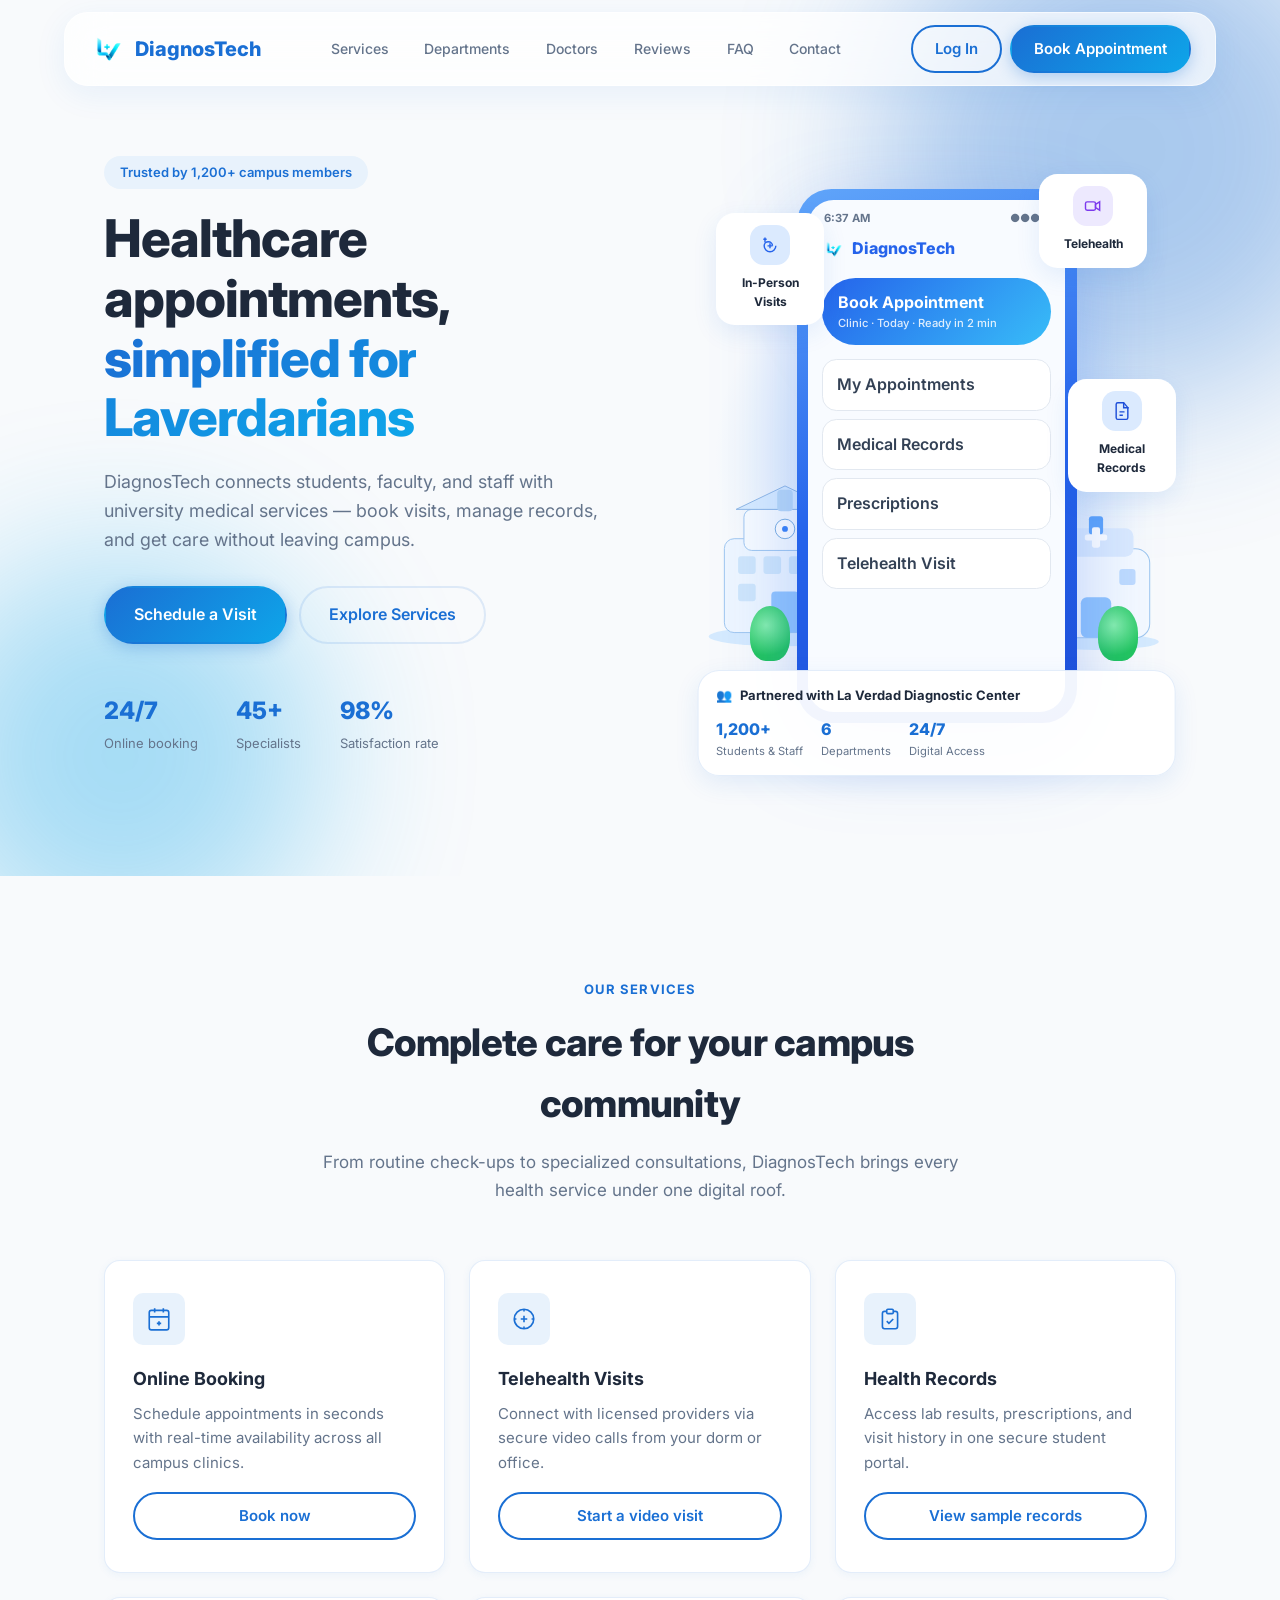
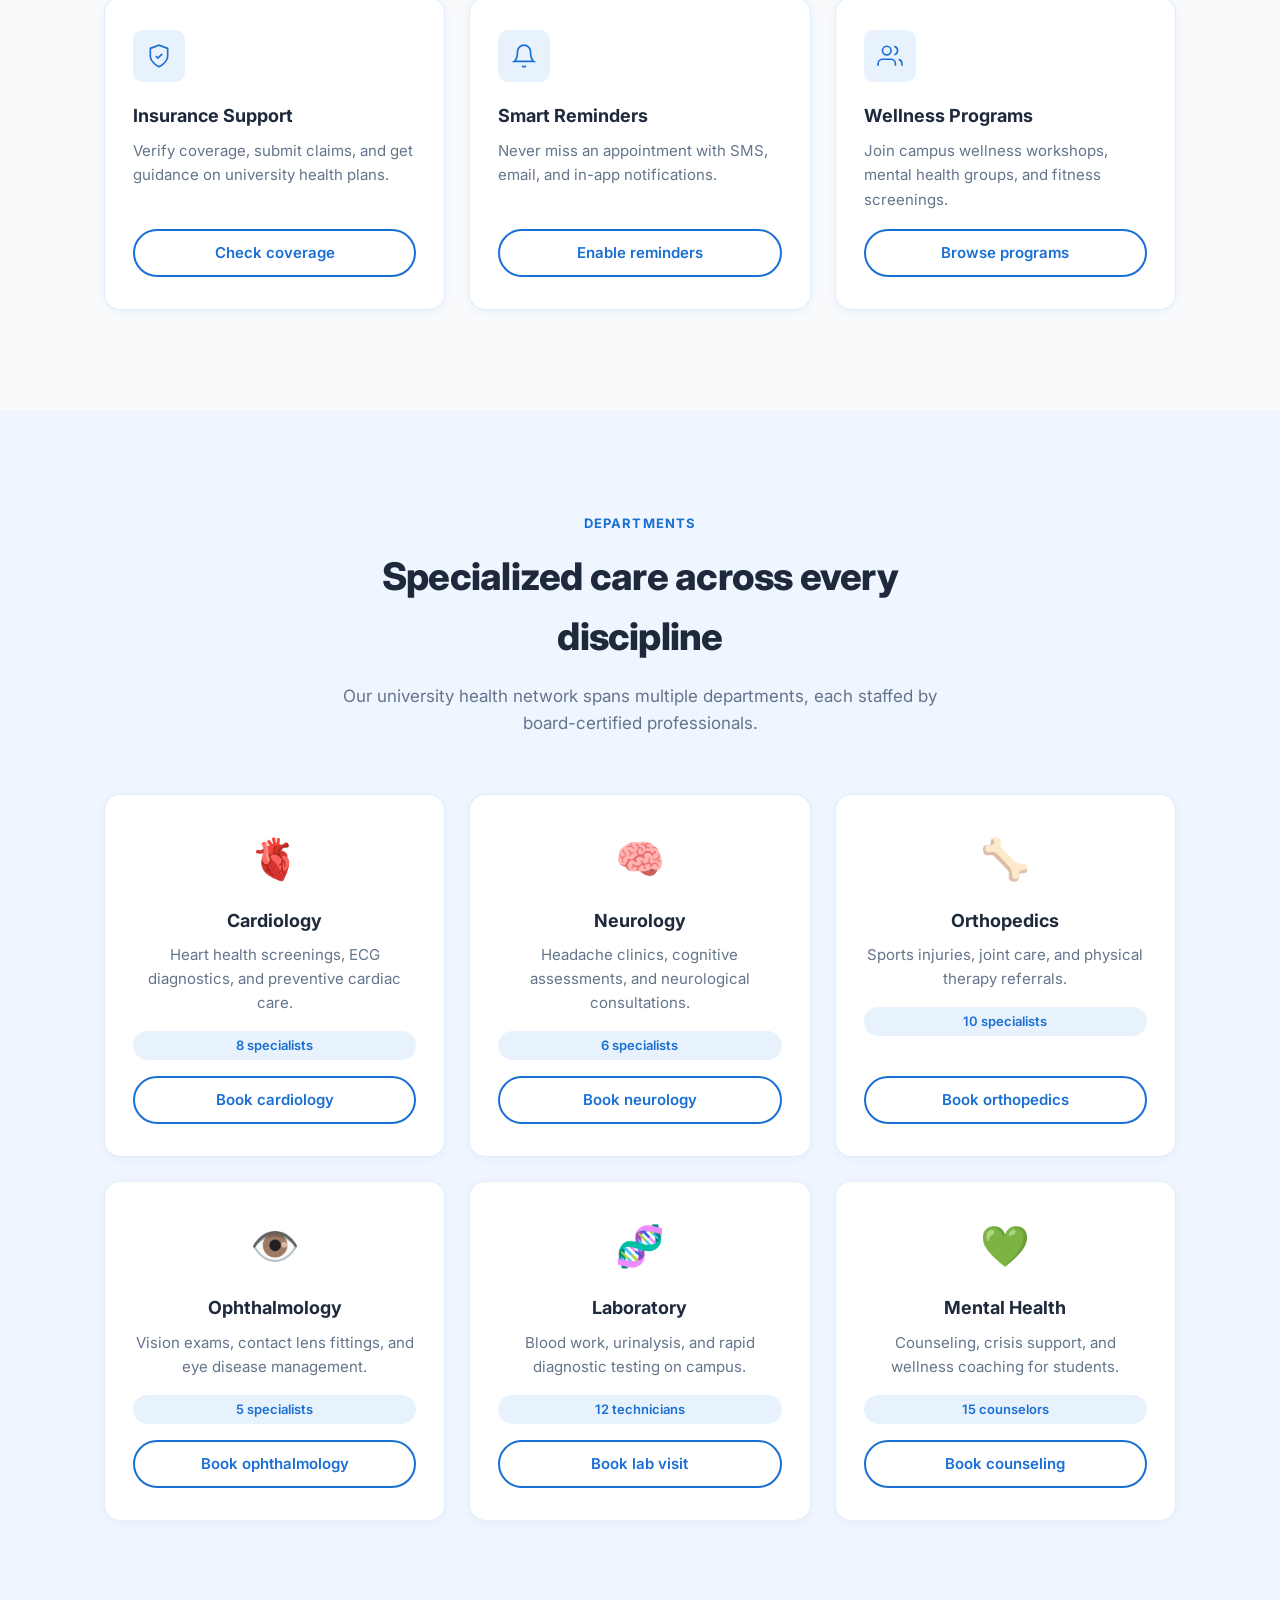
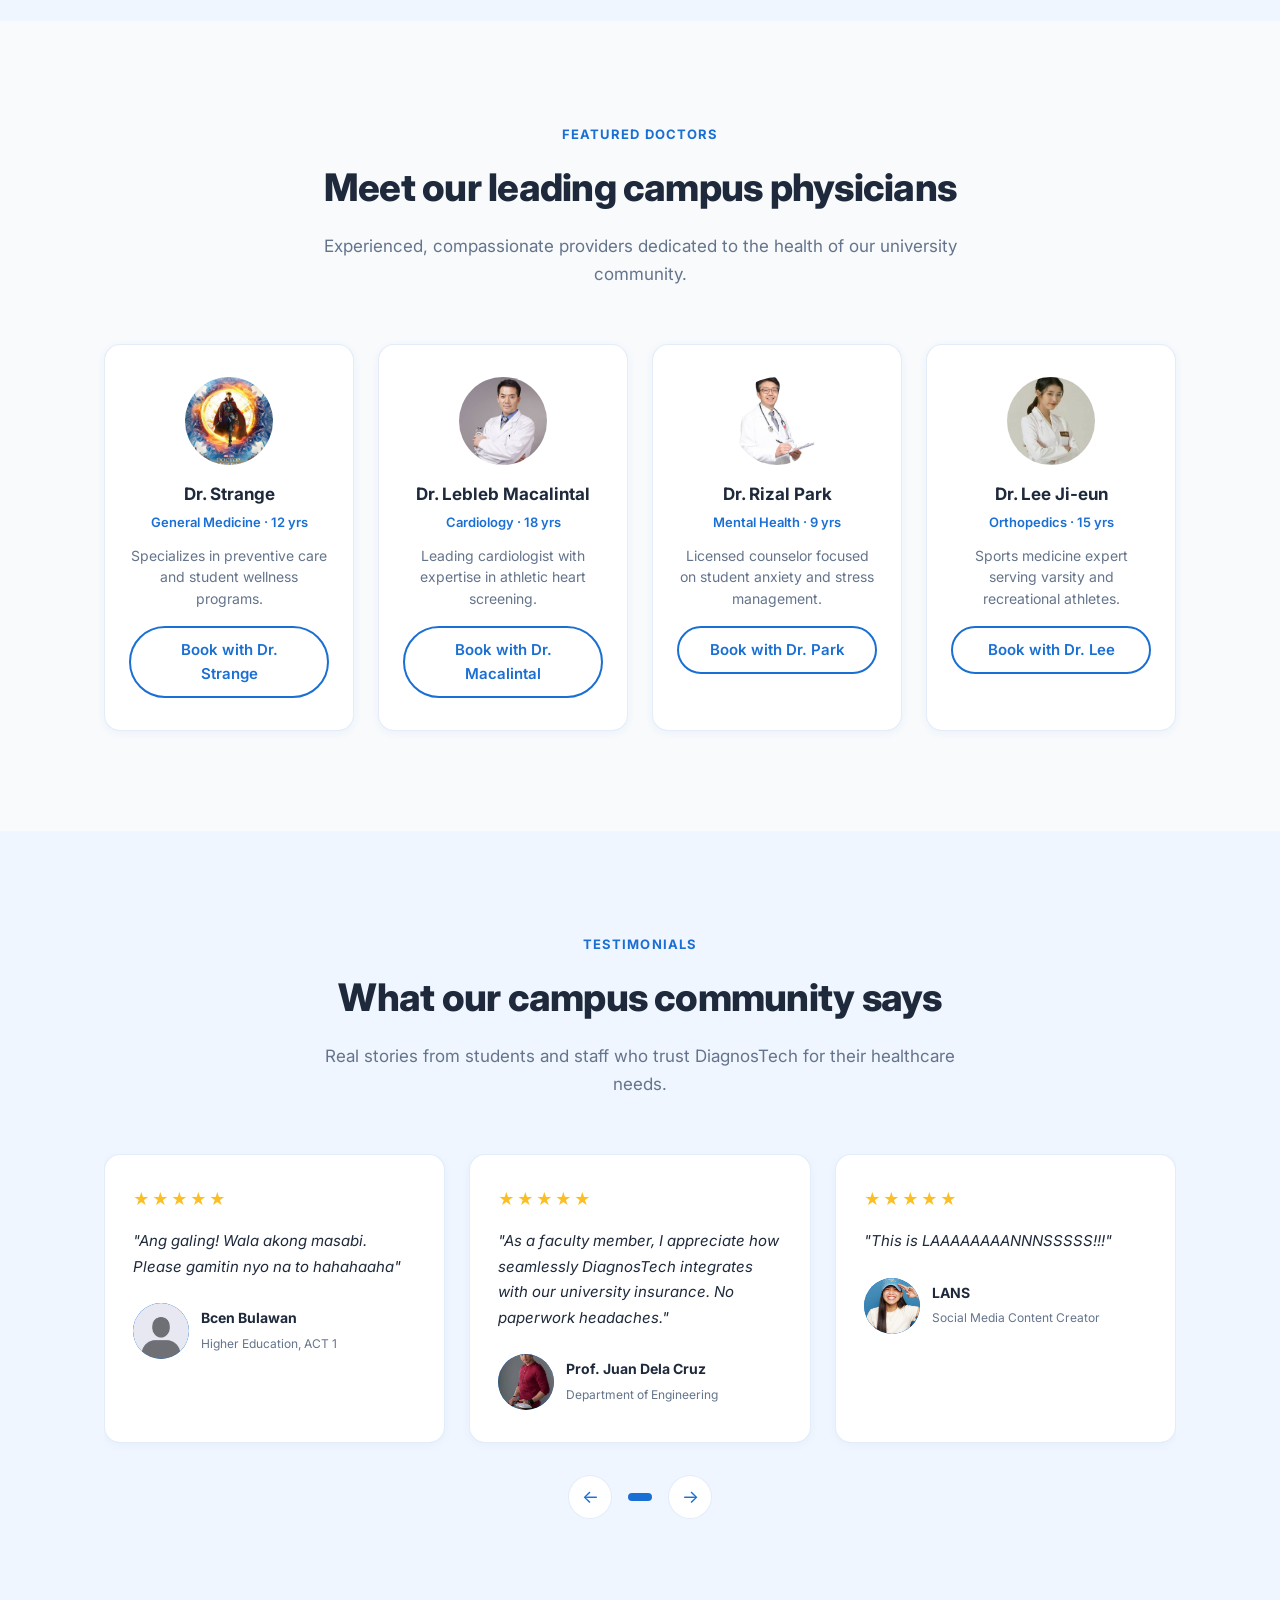
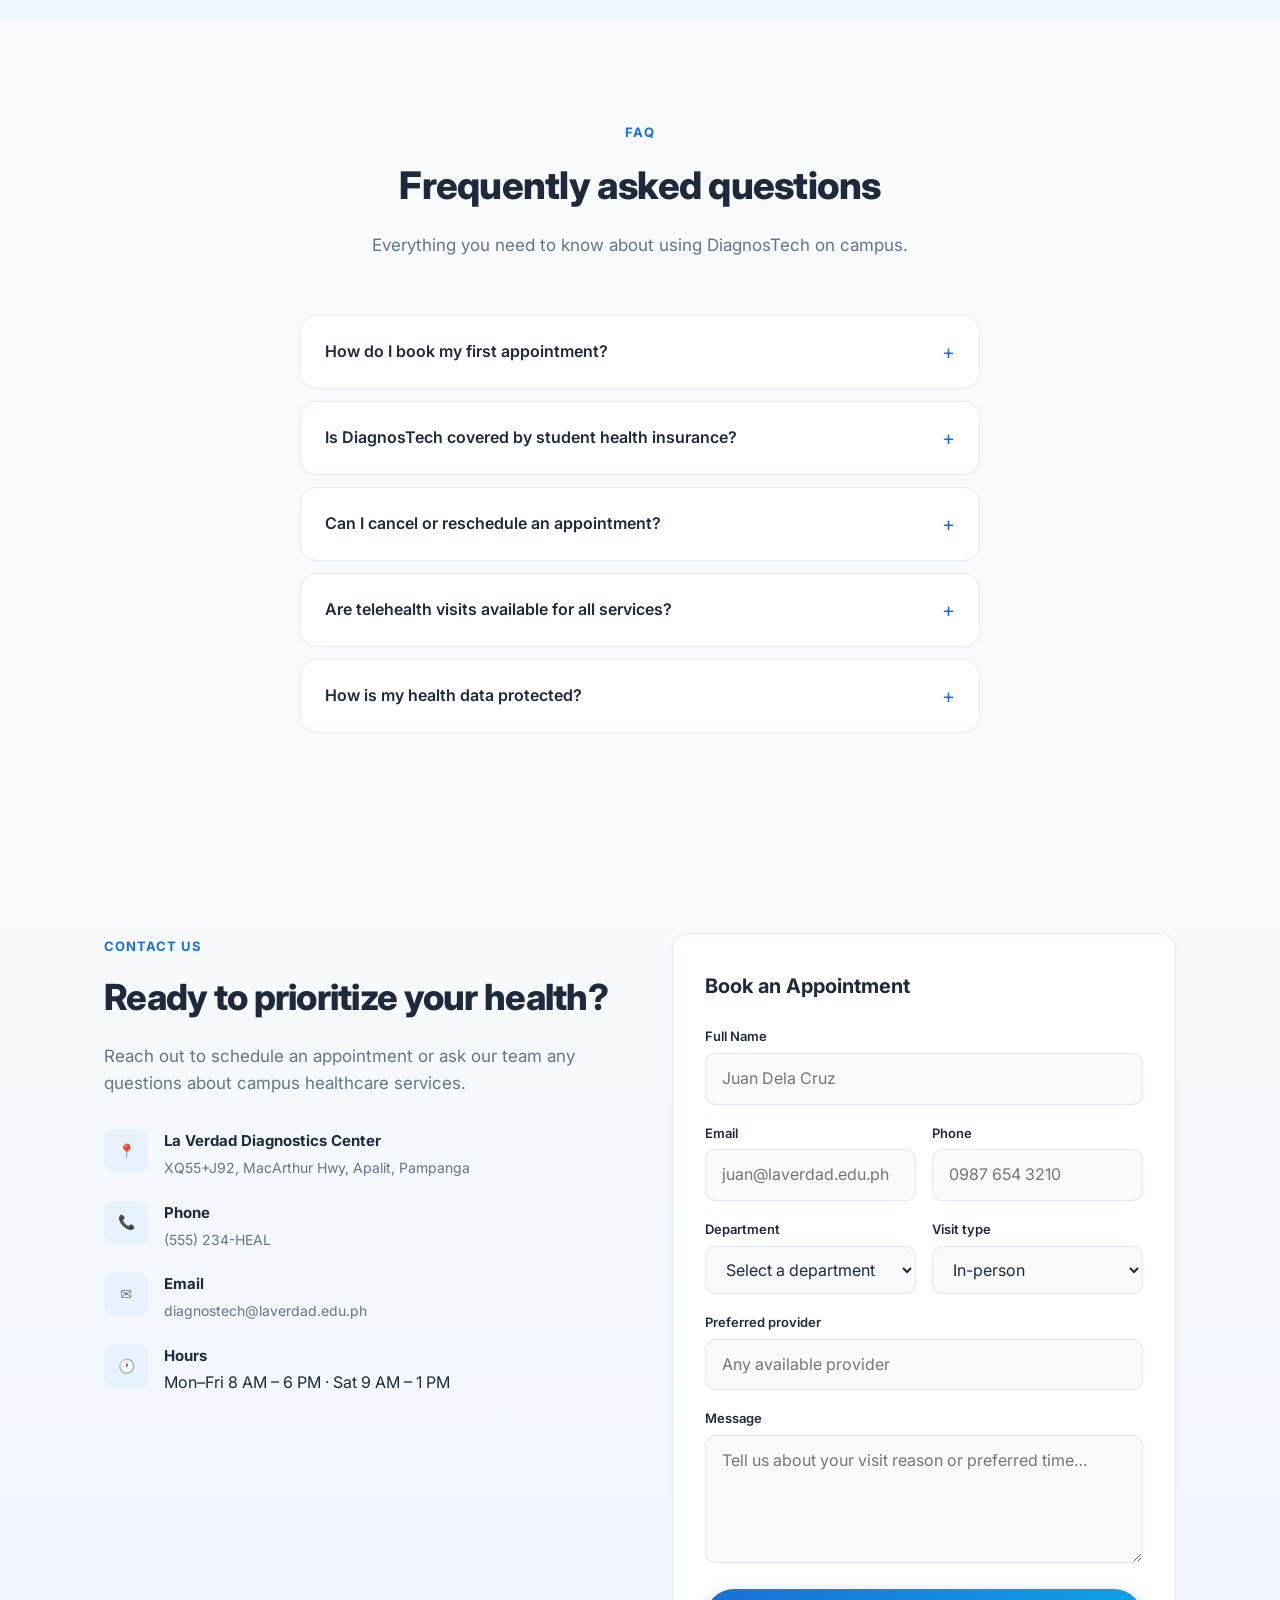
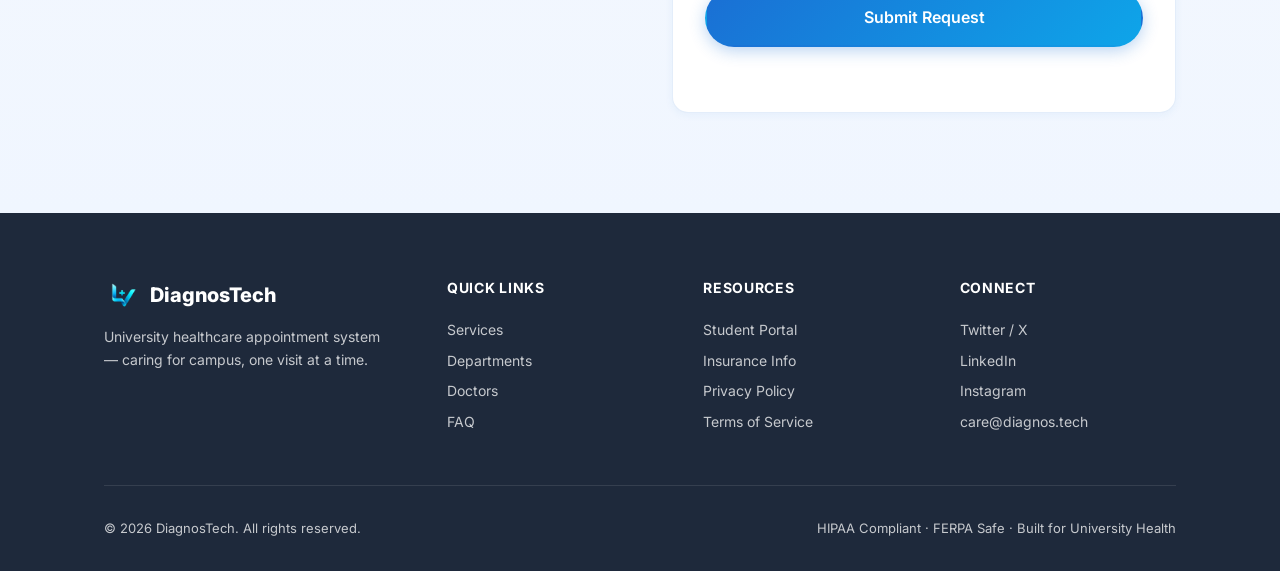
==== commit bb20bddf: "Add files via upload" ====
--- a/index.html
+++ b/index.html
@@ -10,6 +10,18 @@
   <link rel="preconnect" href="https://fonts.gstatic.com" crossorigin>
   <link href="https://fonts.googleapis.com/css2?family=Inter:wght@400;500;600;700;800&display=swap" rel="stylesheet">
   <link rel="stylesheet" href="style.css">
+  <script>
+    (function () {
+      var theme = 'light';
+      try {
+        var stored = localStorage.getItem('diagnostech-theme');
+        if (stored === 'dark' || stored === 'light') theme = stored;
+        else if (window.matchMedia('(prefers-color-scheme: dark)').matches) theme = 'dark';
+      } catch (e) {}
+      document.documentElement.setAttribute('data-theme', theme);
+    })();
+  </script>
+  <noscript><style>.reveal{opacity:1;transform:none}</style></noscript>
 </head>
 <body>
 
--- a/style.css
+++ b/style.css
@@ -519,7 +519,7 @@
   width: 6.75rem;
   padding: 12px 8px 14px;
   border: 0;
-  background: rgba(255, 255, 255, 0.92);
+  background: var(--color-surface);
   box-shadow: var(--shadow-md);
   border-radius: 1.15rem;
   font-size: 0.75rem;
@@ -1692,3 +1692,8 @@
     flex-direction: column;
   }
 }
+
+@media (prefers-reduced-motion: reduce) {
+  html { scroll-behavior: auto; }
+  .reveal { transition: none; }
+}
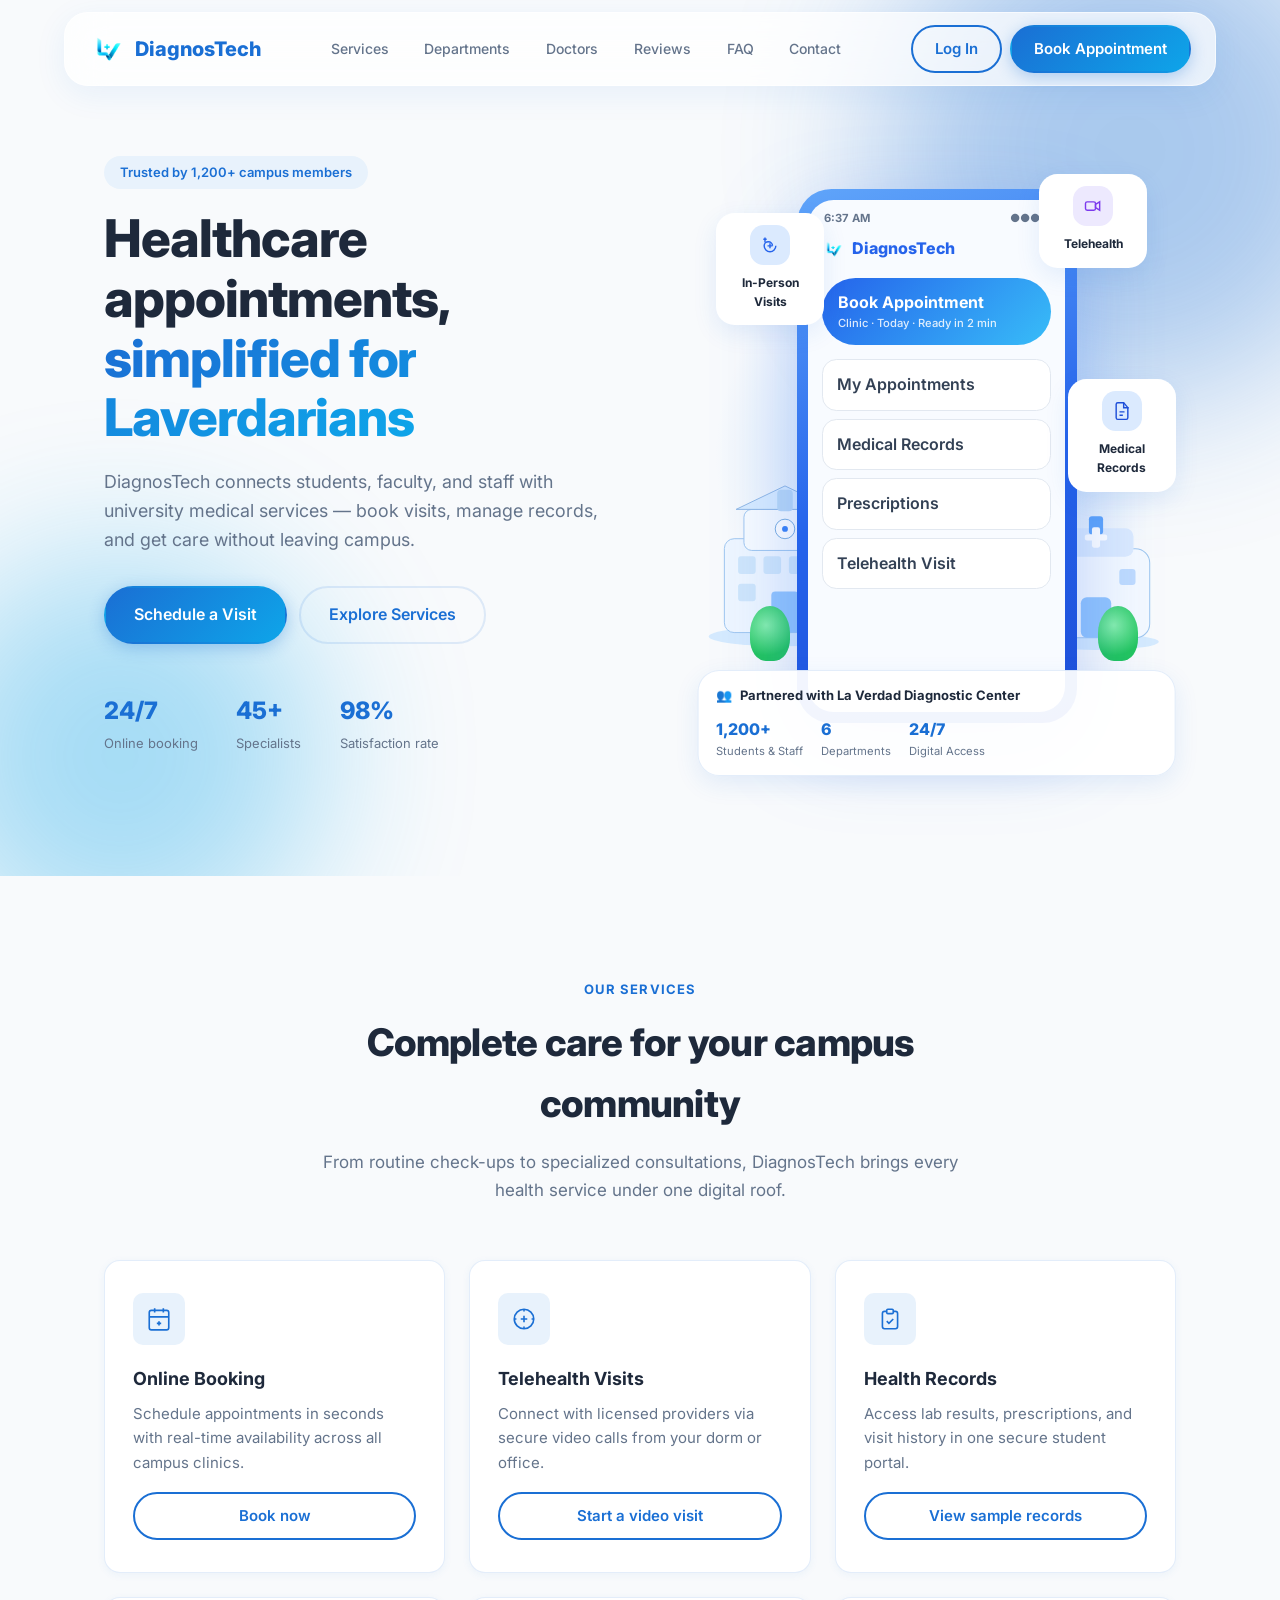
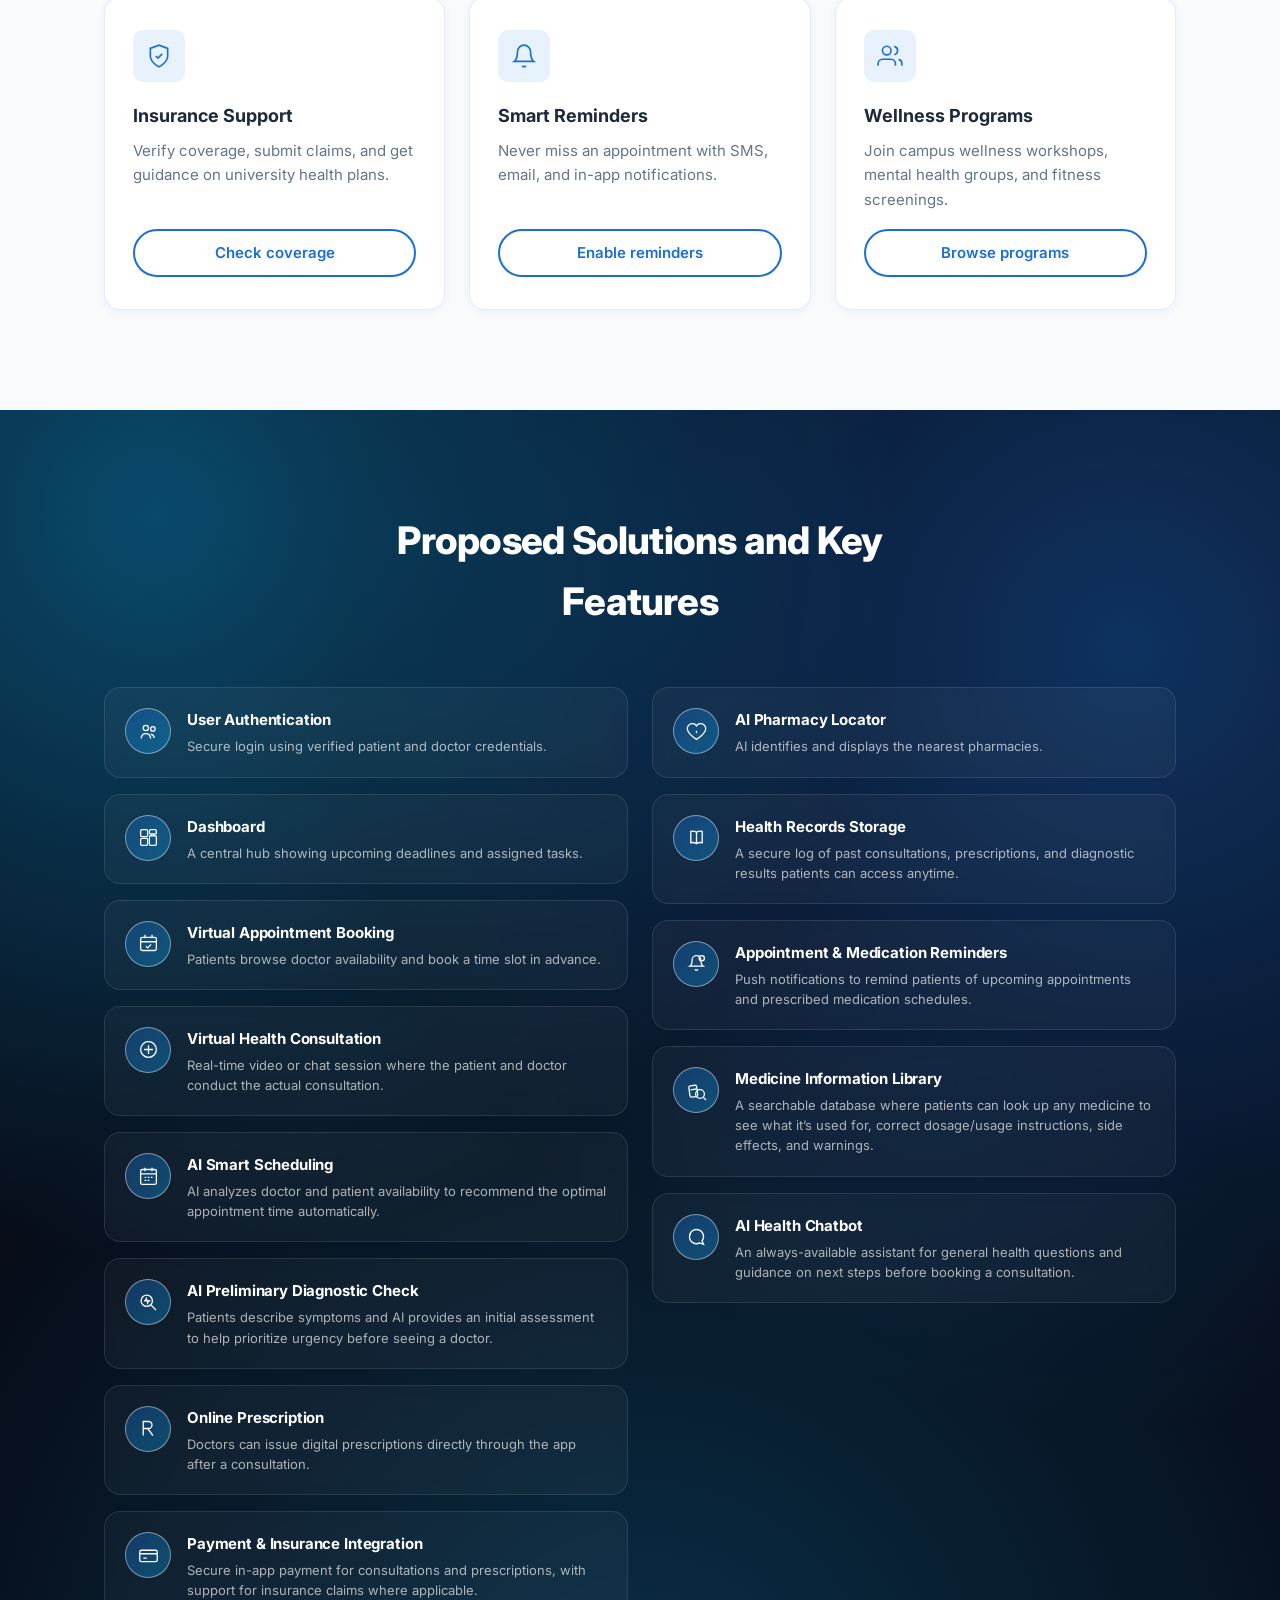
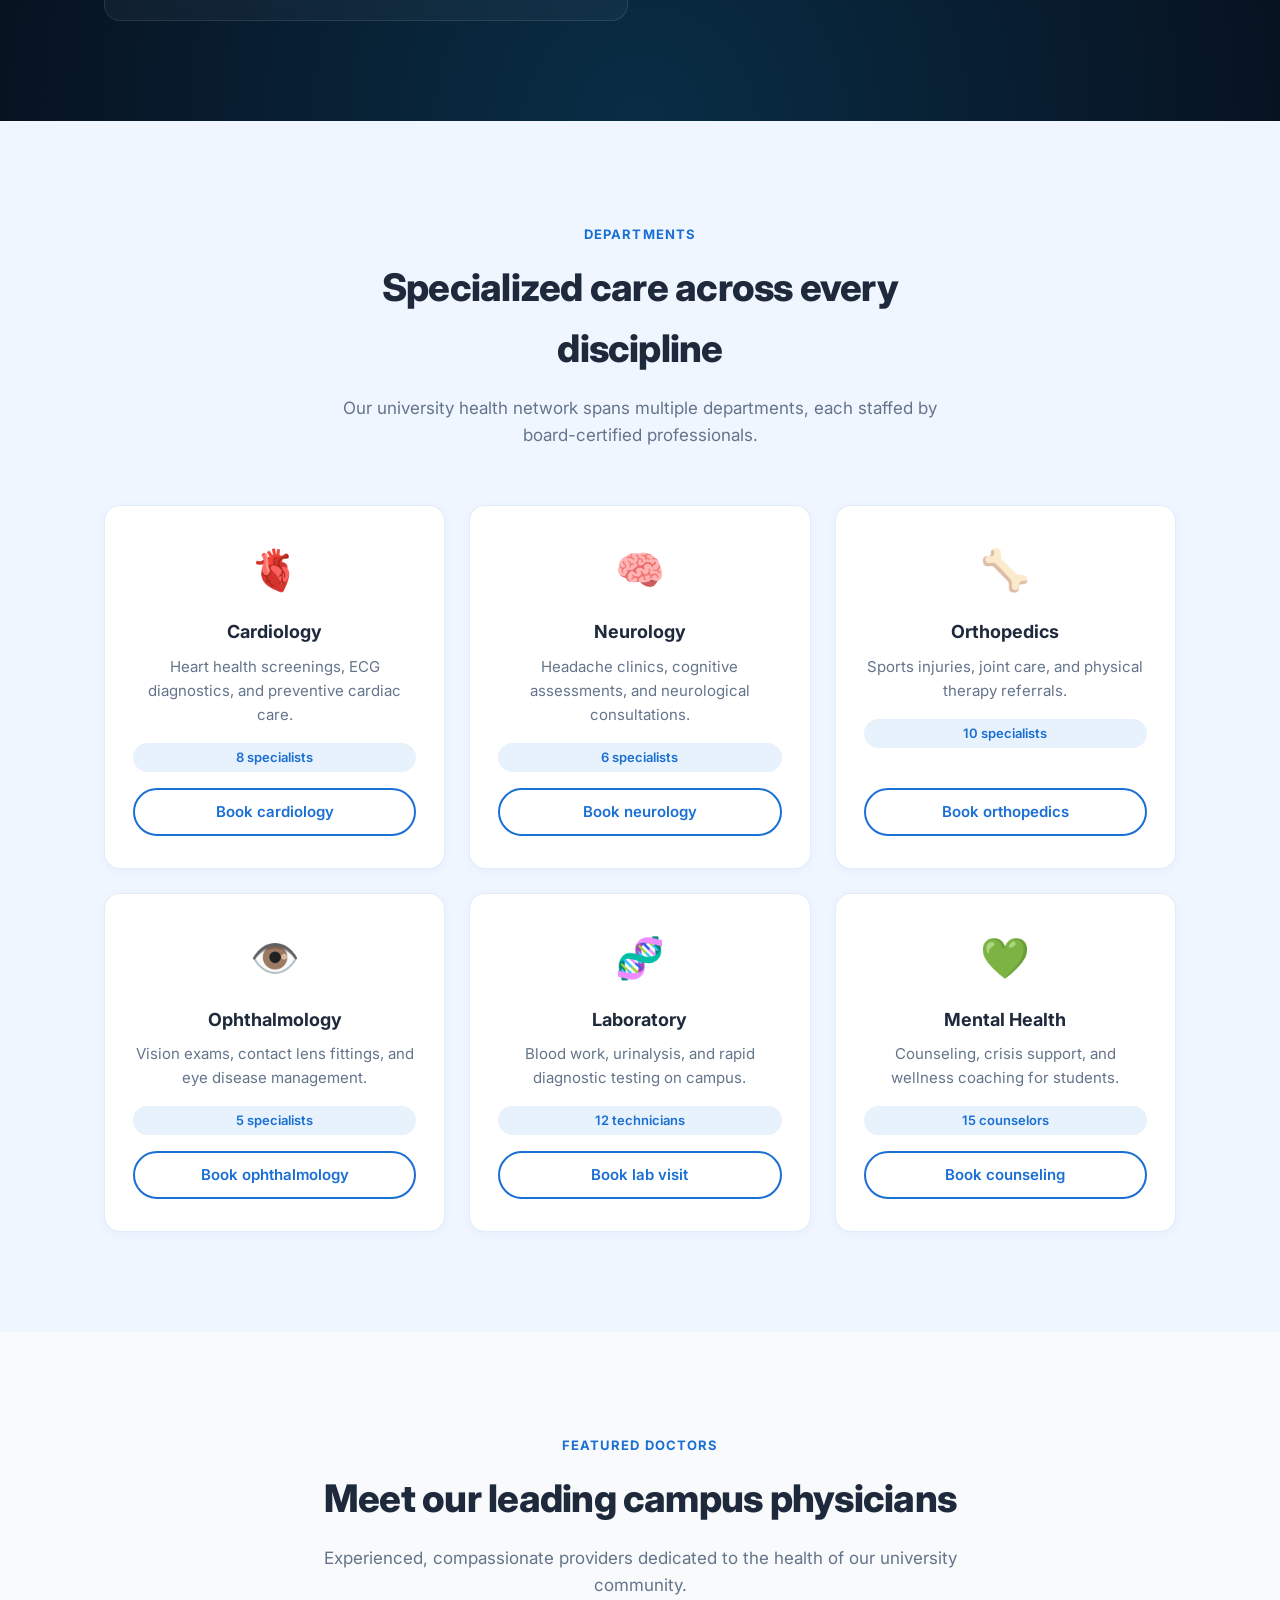
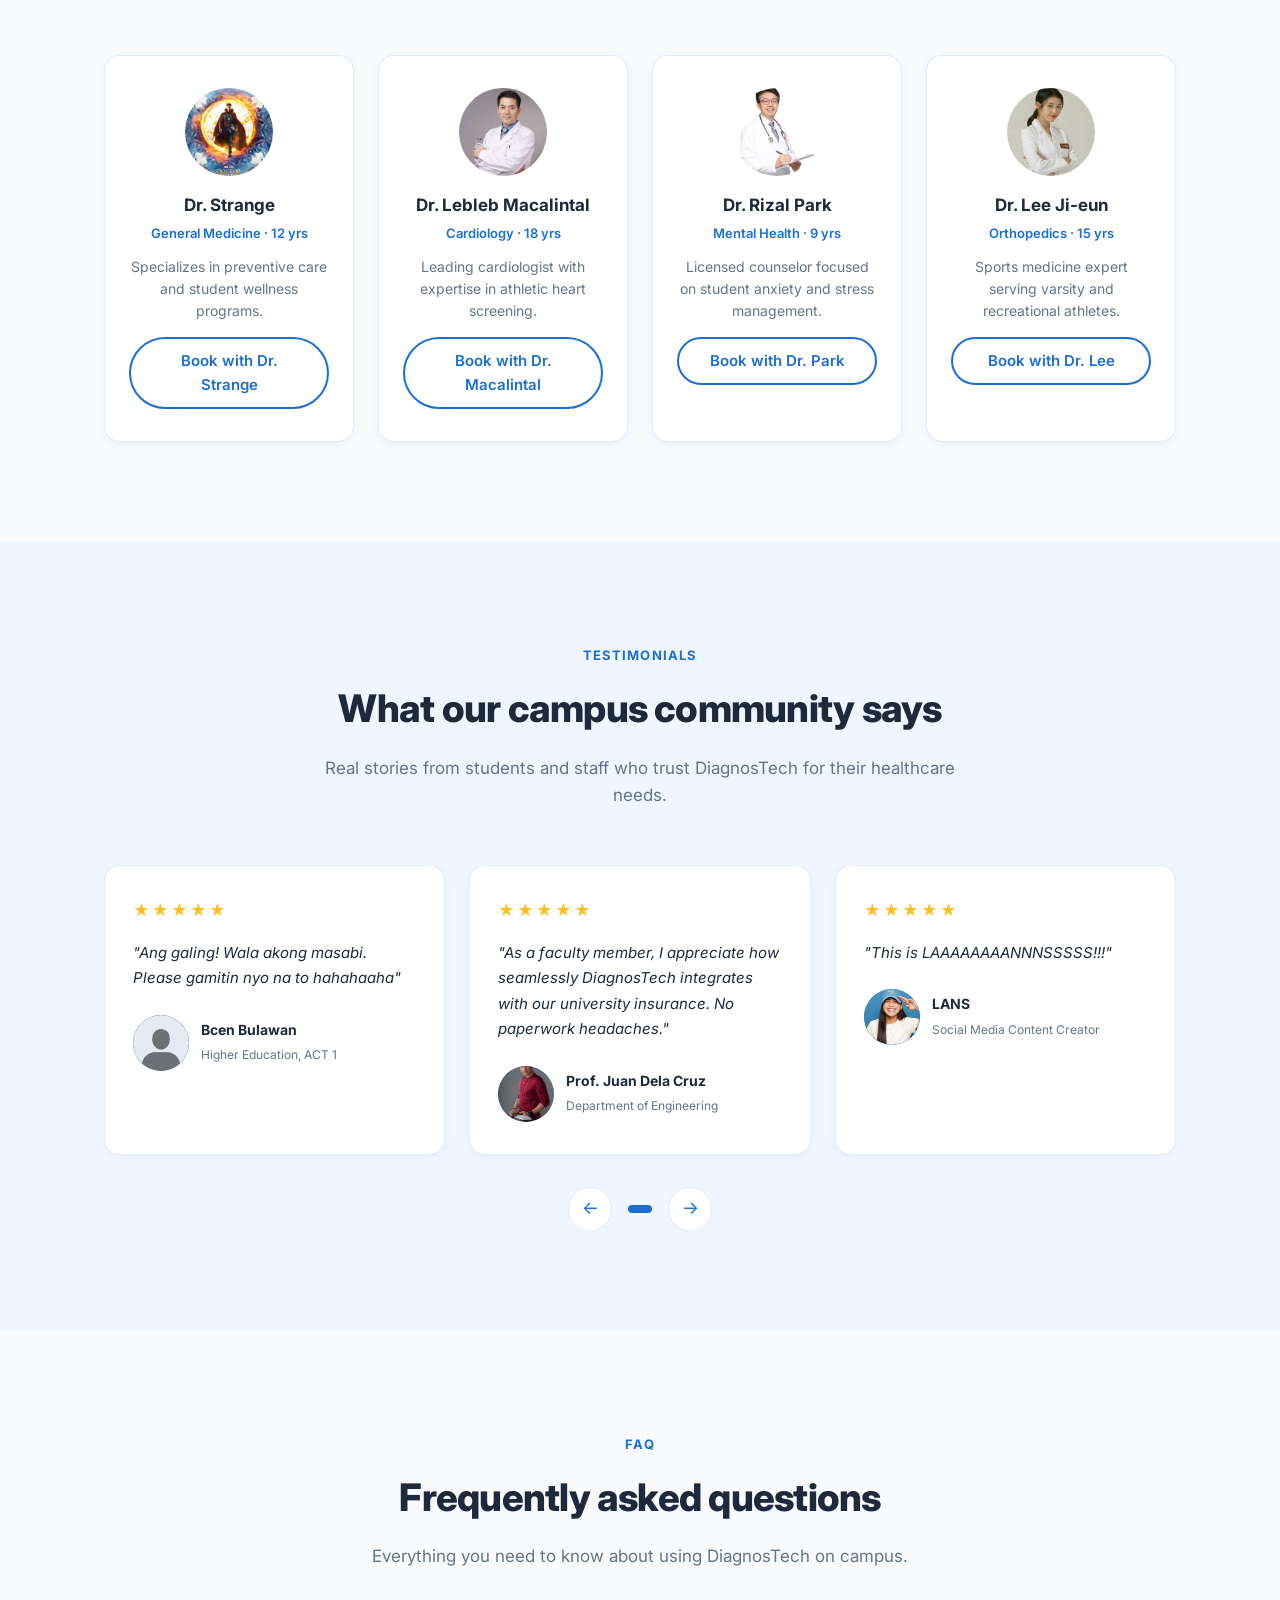
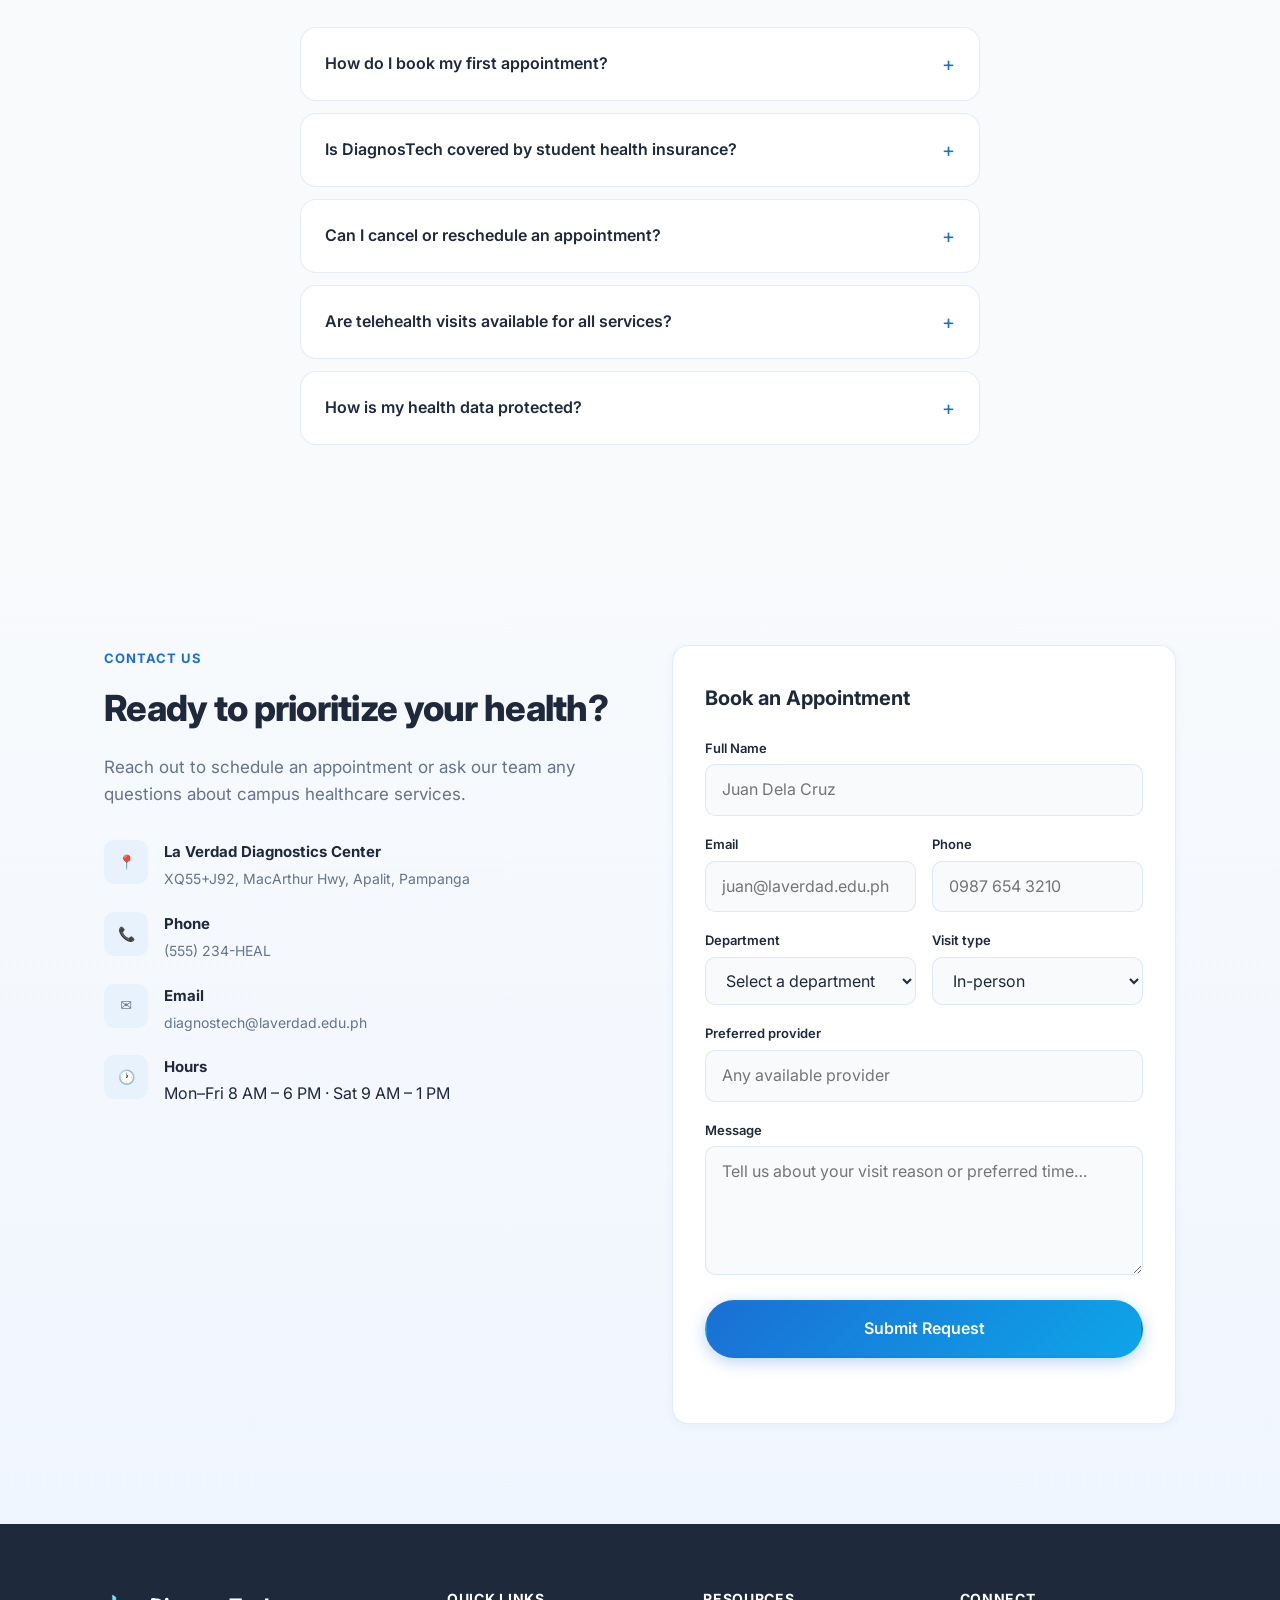
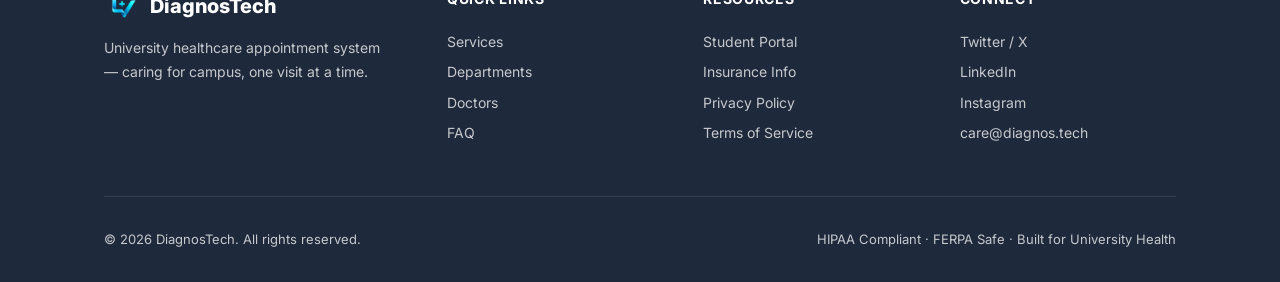
==== commit 25543589: "Add files via upload" ====
--- a/index.html
+++ b/index.html
@@ -340,6 +340,73 @@
       </div>
     </section>
 
+    <!-- Proposed Solutions and Key Features -->
+    <section class="section solutions" id="solutions">
+      <div class="container">
+        <div class="section__header reveal">
+          <h2 class="solutions__title">Proposed Solutions and Key Features</h2>
+        </div>
+        <div class="solutions-columns">
+          <ul class="solutions-list reveal">
+            <li class="solutions-item">
+              <span class="solutions-item__icon" aria-hidden="true"><svg viewBox="0 0 24 24" fill="none" stroke="currentColor" stroke-width="1.5"><circle cx="9" cy="8" r="3"/><circle cx="17" cy="9" r="2.5"/><path d="M3.5 20c.5-3.5 3-5.5 5.5-5.5s5 2 5.5 5.5"/><path d="M14.5 15c2 .2 3.7 1.8 4 4.2"/></svg></span>
+              <div><h3>User Authentication</h3><p>Secure login using verified patient and doctor credentials.</p></div>
+            </li>
+            <li class="solutions-item">
+              <span class="solutions-item__icon" aria-hidden="true"><svg viewBox="0 0 24 24" fill="none" stroke="currentColor" stroke-width="1.5"><rect x="3" y="3" width="8" height="8" rx="1.5"/><rect x="13" y="3" width="8" height="5" rx="1.5"/><rect x="13" y="10" width="8" height="11" rx="1.5"/><rect x="3" y="13" width="8" height="8" rx="1.5"/></svg></span>
+              <div><h3>Dashboard</h3><p>A central hub showing upcoming deadlines and assigned tasks.</p></div>
+            </li>
+            <li class="solutions-item">
+              <span class="solutions-item__icon" aria-hidden="true"><svg viewBox="0 0 24 24" fill="none" stroke="currentColor" stroke-width="1.5"><rect x="3" y="5" width="18" height="15" rx="2"/><path d="M3 10h18M8 2v4M16 2v4"/><path d="M9 15l2 2 4-4"/></svg></span>
+              <div><h3>Virtual Appointment Booking</h3><p>Patients browse doctor availability and book a time slot in advance.</p></div>
+            </li>
+            <li class="solutions-item">
+              <span class="solutions-item__icon" aria-hidden="true"><svg viewBox="0 0 24 24" fill="none" stroke="currentColor" stroke-width="1.5"><circle cx="12" cy="12" r="9"/><path d="M12 7v10M7 12h10"/></svg></span>
+              <div><h3>Virtual Health Consultation</h3><p>Real-time video or chat session where the patient and doctor conduct the actual consultation.</p></div>
+            </li>
+            <li class="solutions-item">
+              <span class="solutions-item__icon" aria-hidden="true"><svg viewBox="0 0 24 24" fill="none" stroke="currentColor" stroke-width="1.5"><rect x="3" y="4" width="18" height="17" rx="2"/><path d="M3 9h18M8 2v4M16 2v4"/><path d="M7.5 13h2M11 13h2M14.5 13h2M7.5 16.5h2M11 16.5h2"/></svg></span>
+              <div><h3>AI Smart Scheduling</h3><p>AI analyzes doctor and patient availability to recommend the optimal appointment time automatically.</p></div>
+            </li>
+            <li class="solutions-item">
+              <span class="solutions-item__icon" aria-hidden="true"><svg viewBox="0 0 24 24" fill="none" stroke="currentColor" stroke-width="1.5"><circle cx="10" cy="10" r="6.5"/><path d="M7 10h1.5l1-2.5 1.5 5 1-2.5H14"/><path d="M15 15l5.5 5.5"/></svg></span>
+              <div><h3>AI Preliminary Diagnostic Check</h3><p>Patients describe symptoms and AI provides an initial assessment to help prioritize urgency before seeing a doctor.</p></div>
+            </li>
+            <li class="solutions-item">
+              <span class="solutions-item__icon" aria-hidden="true"><svg viewBox="0 0 24 24" fill="none" stroke="currentColor" stroke-width="1.5"><path d="M6 20V4h6a4 4 0 010 8H6"/><path d="M11 12l6 8"/></svg></span>
+              <div><h3>Online Prescription</h3><p>Doctors can issue digital prescriptions directly through the app after a consultation.</p></div>
+            </li>
+            <li class="solutions-item">
+              <span class="solutions-item__icon" aria-hidden="true"><svg viewBox="0 0 24 24" fill="none" stroke="currentColor" stroke-width="1.5"><rect x="2" y="6" width="20" height="13" rx="2"/><path d="M2 10h20M6 15h4"/></svg></span>
+              <div><h3>Payment &amp; Insurance Integration</h3><p>Secure in-app payment for consultations and prescriptions, with support for insurance claims where applicable.</p></div>
+            </li>
+          </ul>
+          <ul class="solutions-list reveal reveal--delay">
+            <li class="solutions-item">
+              <span class="solutions-item__icon" aria-hidden="true"><svg viewBox="0 0 24 24" fill="none" stroke="currentColor" stroke-width="1.5"><path d="M12 21s-7-4.35-9.5-9A5.5 5.5 0 0112 5.5 5.5 5.5 0 0121.5 12c-2.5 4.65-9.5 9-9.5 9z"/><path d="M12 11v3M12 8h.01"/></svg></span>
+              <div><h3>AI Pharmacy Locator</h3><p>AI identifies and displays the nearest pharmacies.</p></div>
+            </li>
+            <li class="solutions-item">
+              <span class="solutions-item__icon" aria-hidden="true"><svg viewBox="0 0 24 24" fill="none" stroke="currentColor" stroke-width="1.5"><path d="M12 6c-1.8-1.2-4.3-1.5-6.5-1V18c2.2-.5 4.7-.2 6.5 1 1.8-1.2 4.3-1.5 6.5-1V5c-2.2-.5-4.7-.2-6.5 1z"/><path d="M12 6v13"/></svg></span>
+              <div><h3>Health Records Storage</h3><p>A secure log of past consultations, prescriptions, and diagnostic results patients can access anytime.</p></div>
+            </li>
+            <li class="solutions-item">
+              <span class="solutions-item__icon" aria-hidden="true"><svg viewBox="0 0 24 24" fill="none" stroke="currentColor" stroke-width="1.5"><path d="M17 8A5 5 0 007 8c0 5.5-2.5 7-2.5 7h15S17 13.5 17 8"/><path d="M13.7 18.5a1.8 1.8 0 01-3.4 0"/><circle cx="18" cy="6" r="3"/></svg></span>
+              <div><h3>Appointment &amp; Medication Reminders</h3><p>Push notifications to remind patients of upcoming appointments and prescribed medication schedules.</p></div>
+            </li>
+            <li class="solutions-item">
+              <span class="solutions-item__icon" aria-hidden="true"><svg viewBox="0 0 24 24" fill="none" stroke="currentColor" stroke-width="1.5"><rect x="3" y="7" width="9" height="13" rx="2" transform="rotate(-8 3 7)"/><path d="M5.2 11.3l6.8-1"/><circle cx="16" cy="16" r="5"/><path d="M20 20l3 3"/></svg></span>
+              <div><h3>Medicine Information Library</h3><p>A searchable database where patients can look up any medicine to see what it’s used for, correct dosage/usage instructions, side effects, and warnings.</p></div>
+            </li>
+            <li class="solutions-item">
+              <span class="solutions-item__icon" aria-hidden="true"><svg viewBox="0 0 24 24" fill="none" stroke="currentColor" stroke-width="1.5"><path d="M4 12a8 8 0 1114.3 5L20 21l-4.3-1.7A8 8 0 014 12z"/><path d="M8.5 11h.01M12 11h.01M15.5 11h.01"/></svg></span>
+              <div><h3>AI Health Chatbot</h3><p>An always-available assistant for general health questions and guidance on next steps before booking a consultation.</p></div>
+            </li>
+          </ul>
+        </div>
+      </div>
+    </section>
+
     <!-- Departments -->
     <section class="section section--alt" id="departments">
       <div class="container">
@@ -693,6 +760,7 @@
 
   <div class="toast" id="toast" role="status" aria-live="polite" hidden></div>
 
+  <script src="session.js"></script>
   <script src="app.js"></script>
 </body>
 </html>
--- a/style.css
+++ b/style.css
@@ -1697,3 +1697,110 @@
   html { scroll-behavior: auto; }
   .reveal { transition: none; }
 }
+
+/* --- Proposed Solutions and Key Features --- */
+.solutions {
+  position: relative;
+  background: #070c18;
+  color: #ffffff;
+  overflow: hidden;
+}
+
+.solutions::before {
+  content: '';
+  position: absolute;
+  inset: 0;
+  background:
+    radial-gradient(circle at 12% 8%, rgba(14, 165, 233, 0.4), transparent 45%),
+    radial-gradient(circle at 88% 18%, rgba(26, 111, 212, 0.38), transparent 50%),
+    radial-gradient(circle at 50% 100%, rgba(14, 165, 233, 0.22), transparent 55%);
+  pointer-events: none;
+}
+
+.solutions .container {
+  position: relative;
+}
+
+.solutions .section__header h2,
+.solutions__title {
+  color: #ffffff;
+}
+
+.solutions .section__header p {
+  color: rgba(255, 255, 255, 0.68);
+}
+
+.solutions-columns {
+  display: grid;
+  grid-template-columns: repeat(auto-fit, minmax(min(100%, 22rem), 1fr));
+  gap: clamp(1rem, 3vw, 1.5rem);
+  align-items: start;
+}
+
+.solutions-list {
+  display: flex;
+  flex-direction: column;
+  gap: clamp(0.75rem, 2vw, 1rem);
+}
+
+.solutions-item {
+  display: flex;
+  align-items: flex-start;
+  gap: 16px;
+  padding: clamp(1rem, 2.5vw, 1.25rem);
+  background: rgba(255, 255, 255, 0.04);
+  border: 1px solid rgba(255, 255, 255, 0.1);
+  border-radius: var(--radius-md, 14px);
+  backdrop-filter: blur(6px);
+  transition: var(--transition, 0.2s ease);
+}
+
+.solutions-item:hover {
+  background: rgba(255, 255, 255, 0.07);
+  border-color: rgba(56, 189, 248, 0.55);
+  transform: translateY(-2px);
+}
+
+.solutions-item__icon {
+  flex-shrink: 0;
+  width: 46px;
+  height: 46px;
+  display: flex;
+  align-items: center;
+  justify-content: center;
+  background: linear-gradient(135deg, rgba(26, 111, 212, 0.35), rgba(14, 165, 233, 0.35));
+  border: 1.5px solid rgba(255, 255, 255, 0.45);
+  border-radius: 50%;
+  color: #ffffff;
+  transition: var(--transition, 0.2s ease);
+}
+
+.solutions-item:hover .solutions-item__icon {
+  border-color: #38bdf8;
+  box-shadow: 0 0 0 4px rgba(56, 189, 248, 0.15);
+}
+
+.solutions-item__icon svg {
+  width: 21px;
+  height: 21px;
+}
+
+.solutions-item h3 {
+  font-size: 0.9375rem;
+  font-weight: 700;
+  color: #ffffff;
+  margin-bottom: 4px;
+  letter-spacing: -0.01em;
+}
+
+.solutions-item p {
+  font-size: 0.8125rem;
+  line-height: 1.55;
+  color: rgba(255, 255, 255, 0.66);
+}
+
+@media (max-width: 640px) {
+  .solutions-item {
+    gap: 12px;
+  }
+}
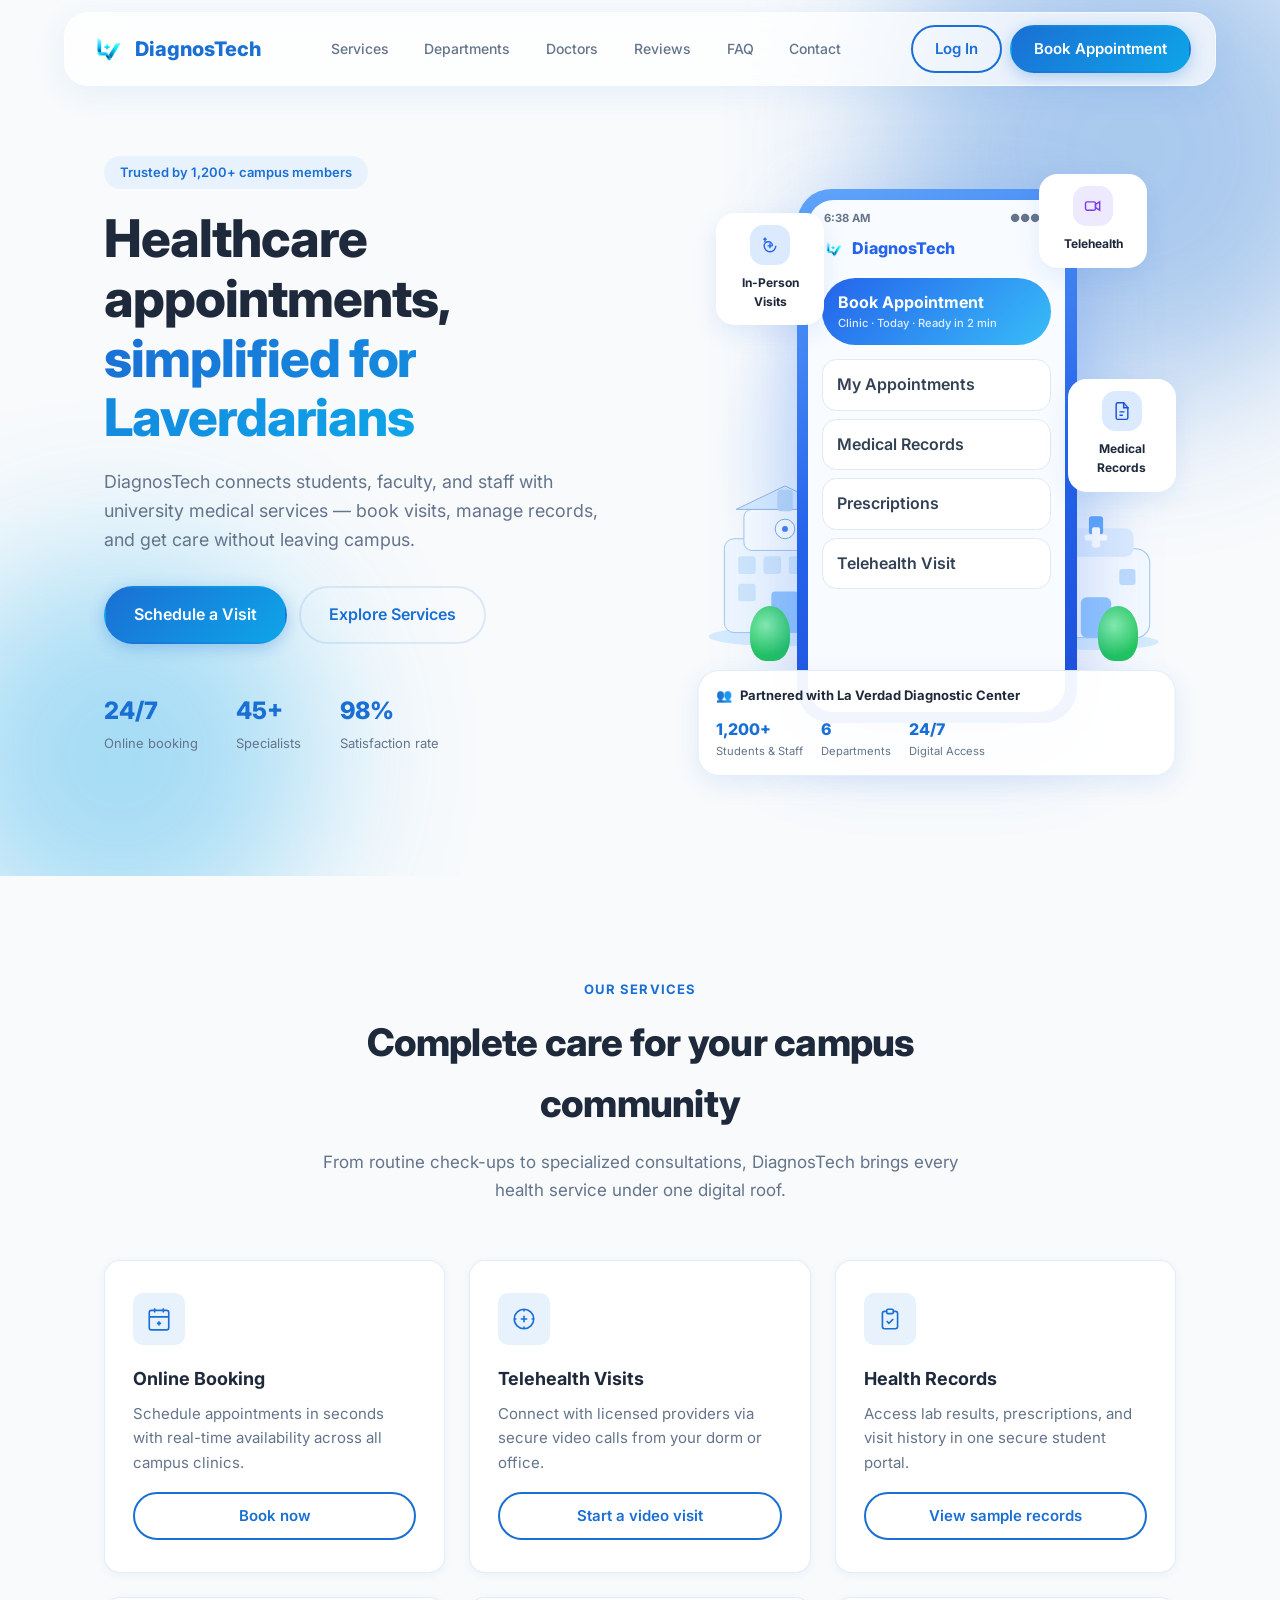
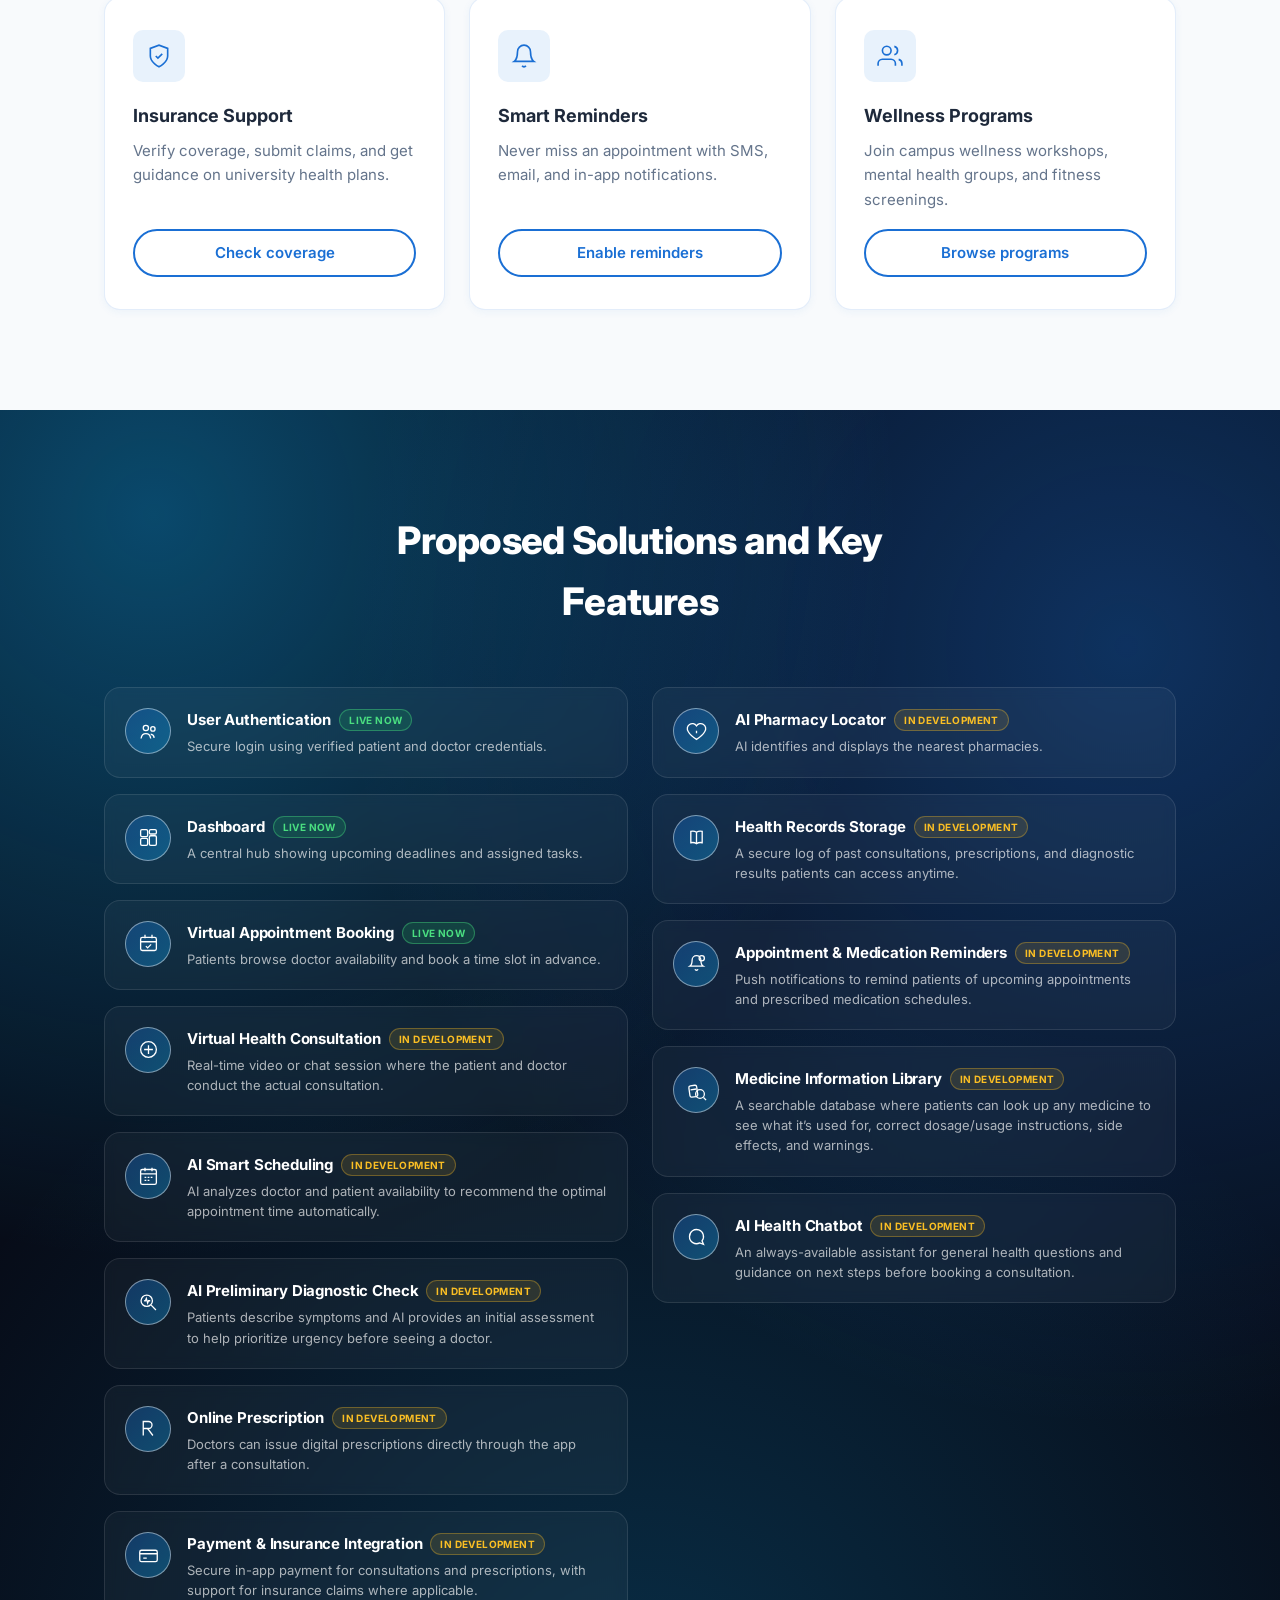
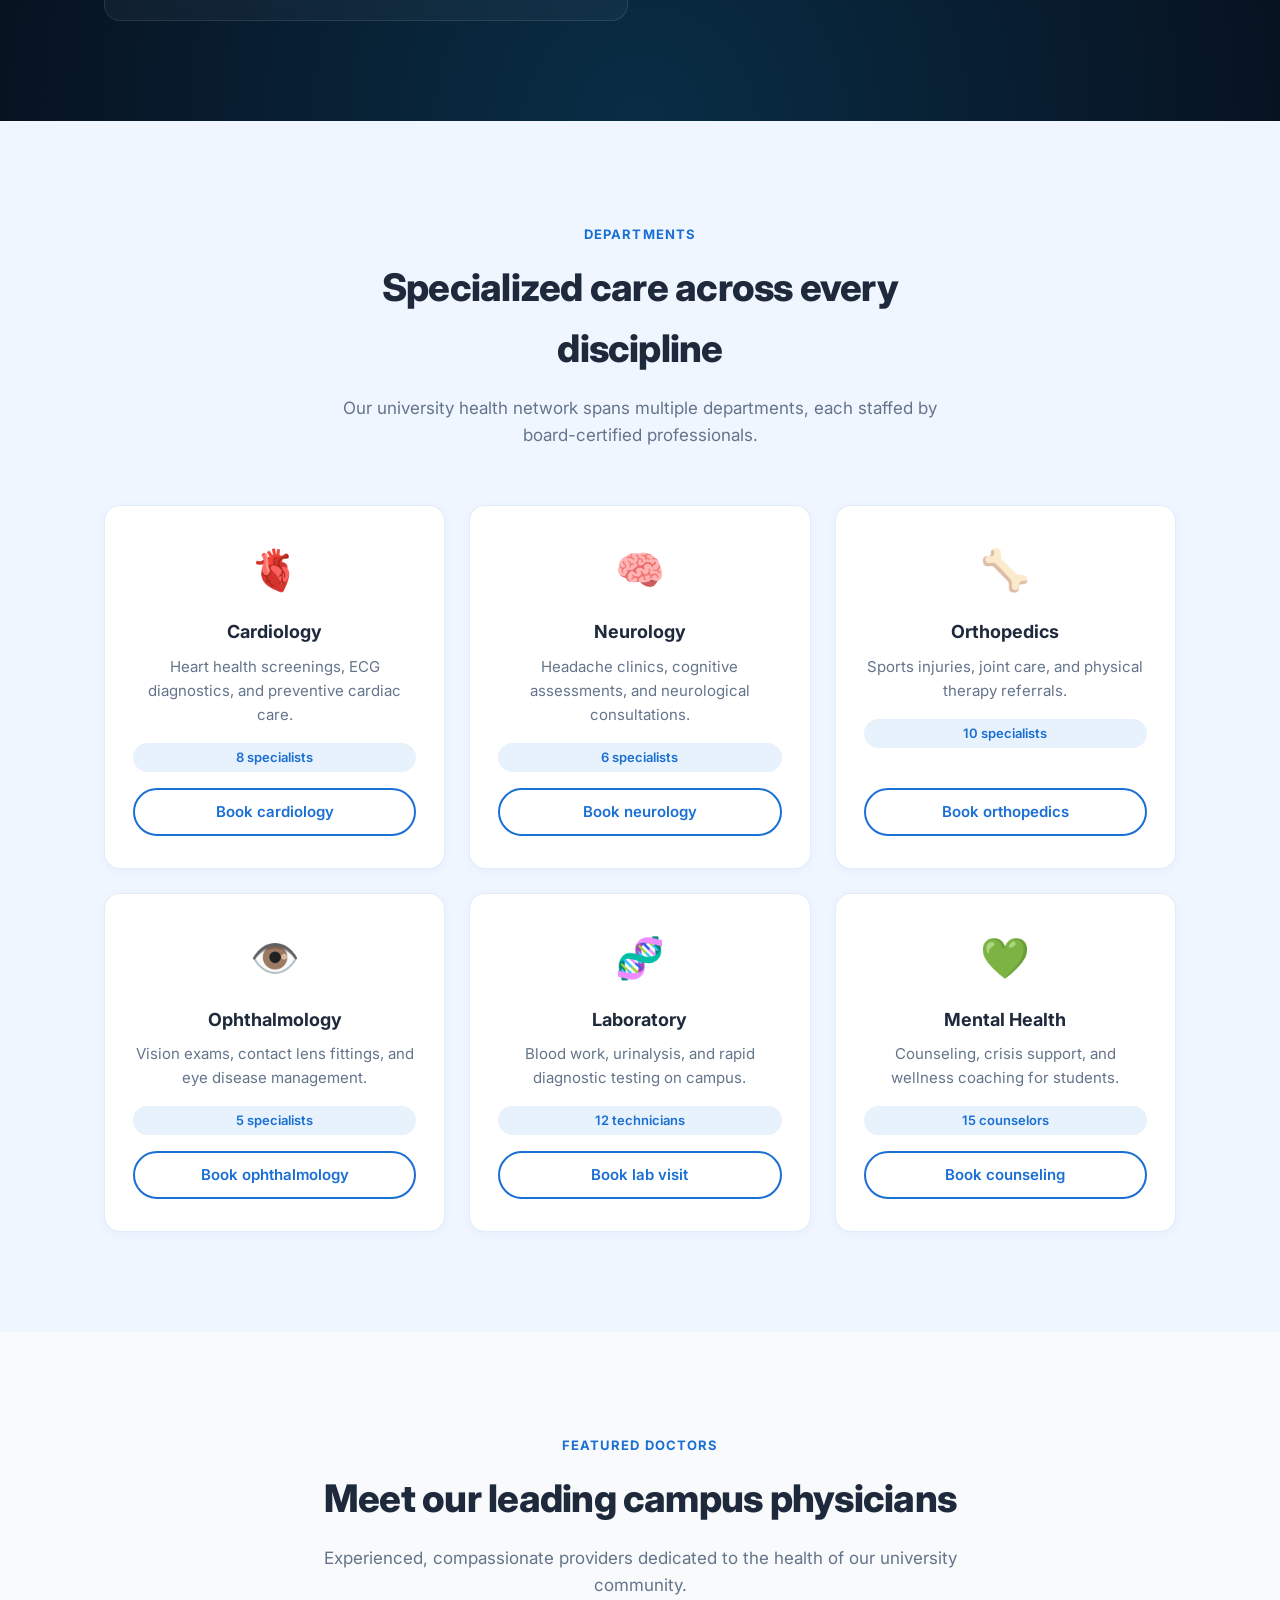
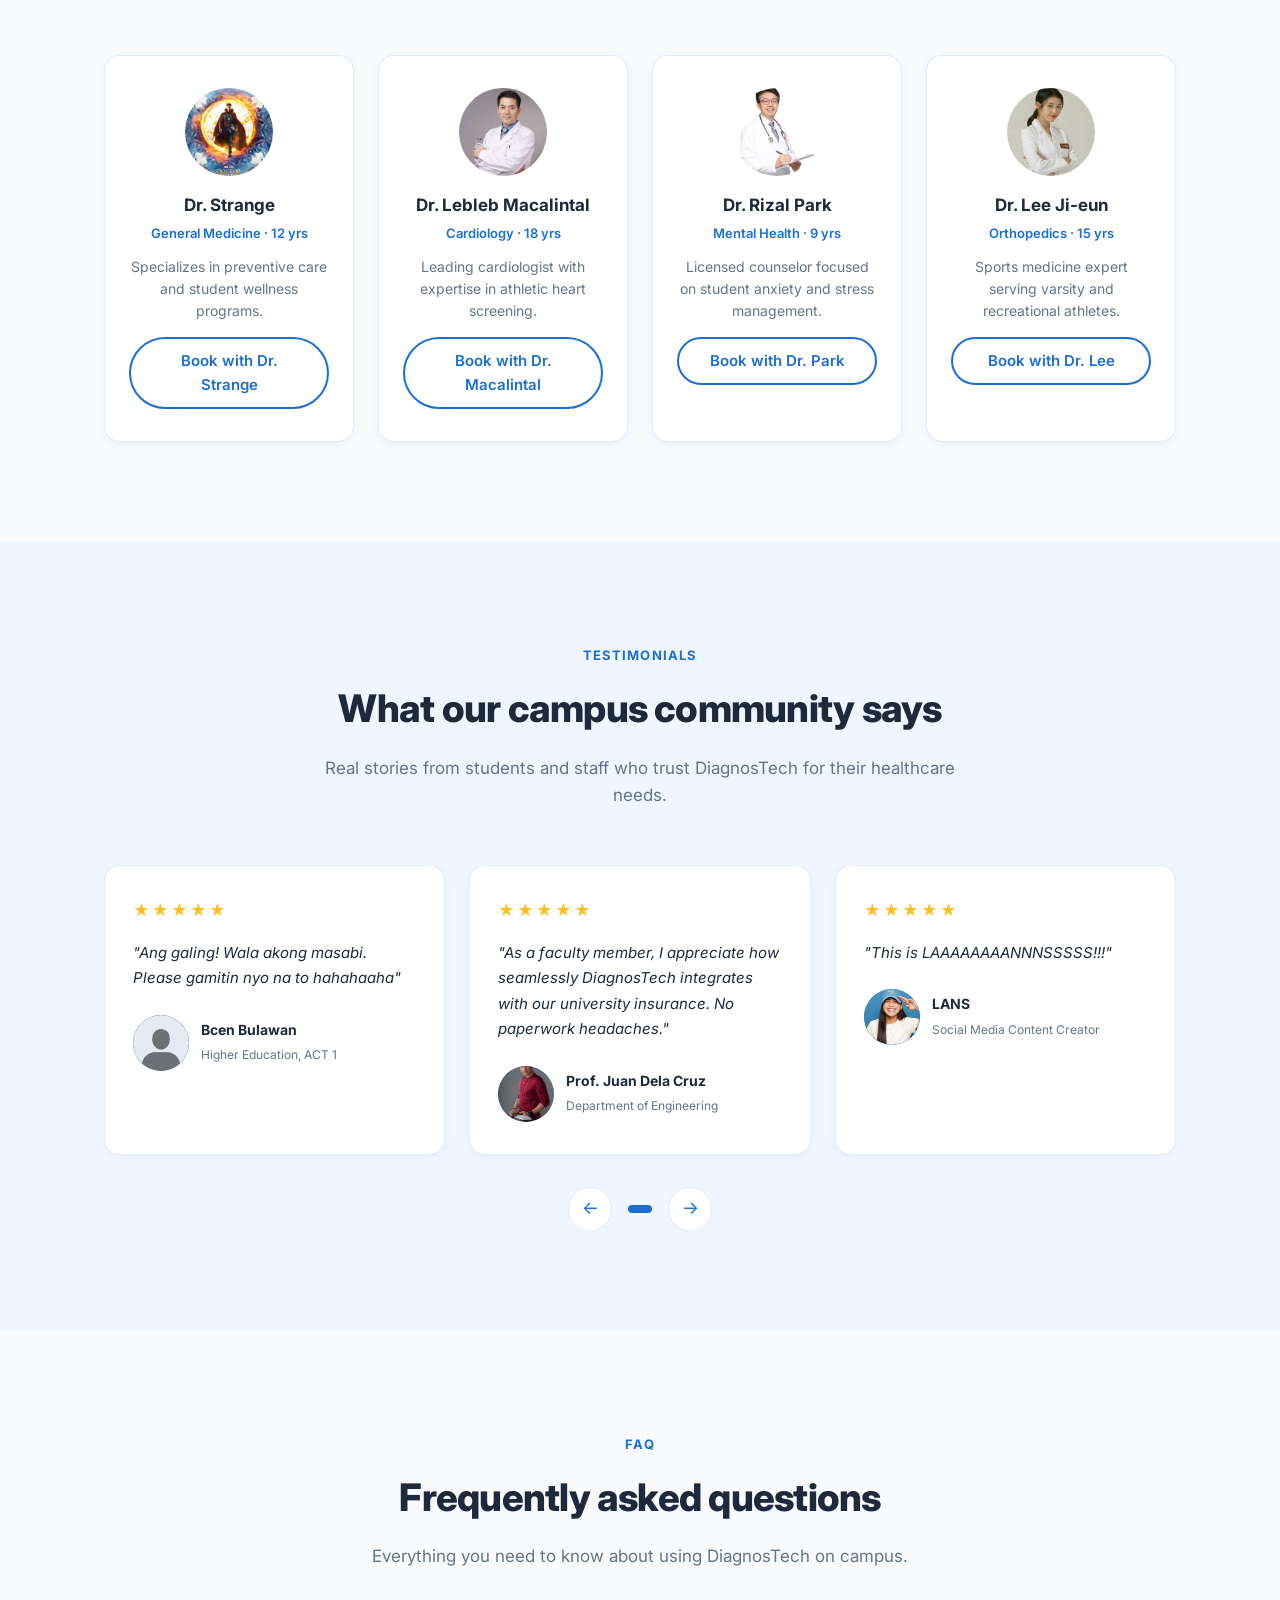
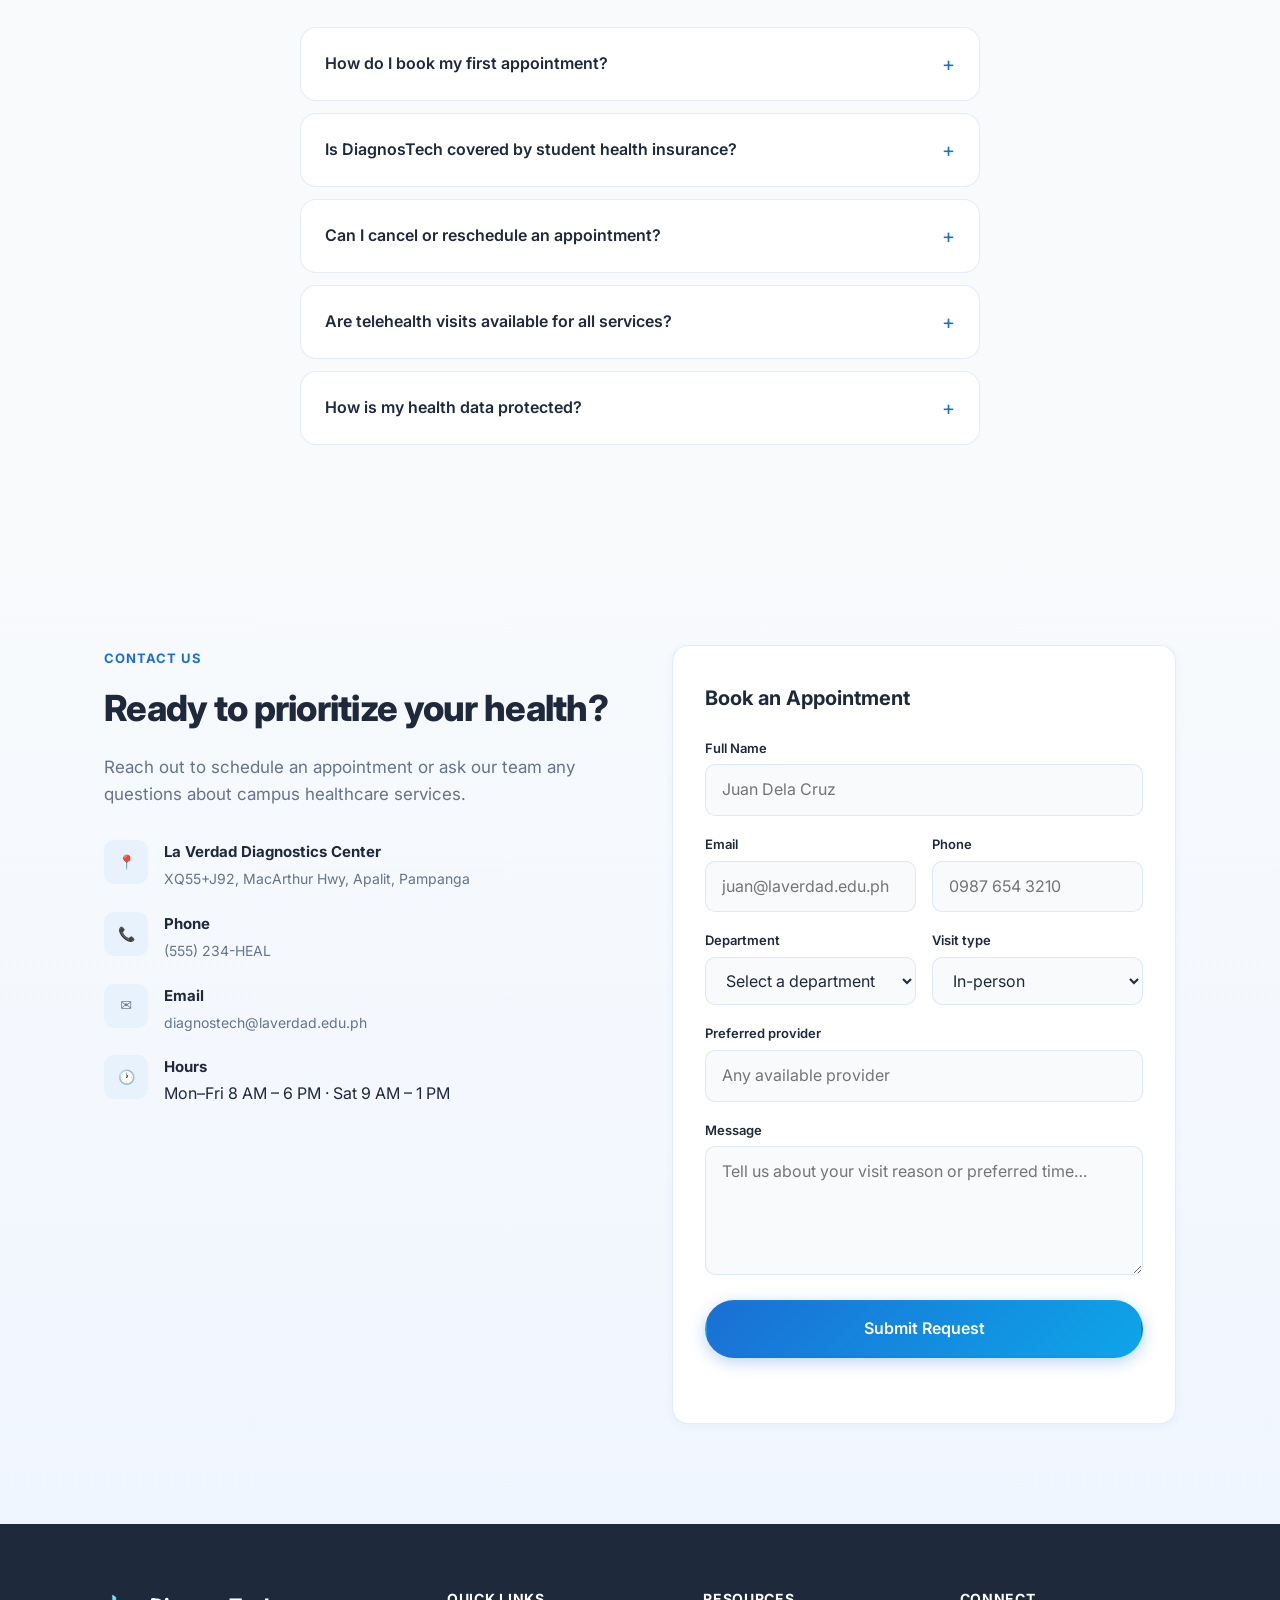
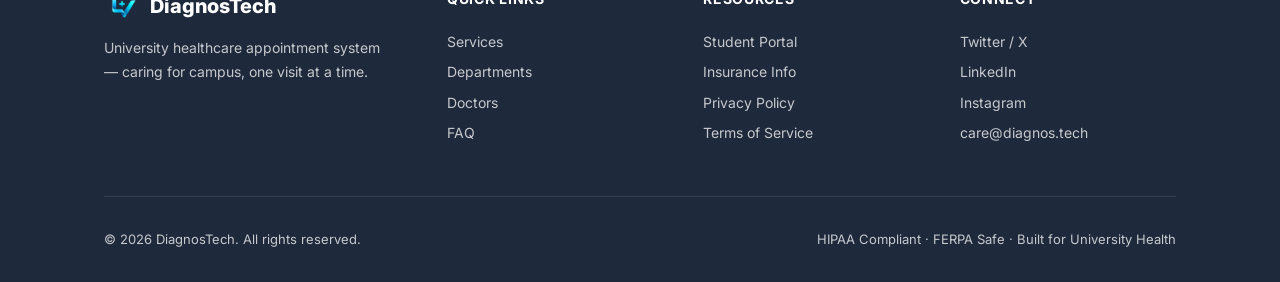
==== commit 450da6d0: "Add files via upload" ====
--- a/index.html
+++ b/index.html
@@ -350,57 +350,57 @@
           <ul class="solutions-list reveal">
             <li class="solutions-item">
               <span class="solutions-item__icon" aria-hidden="true"><svg viewBox="0 0 24 24" fill="none" stroke="currentColor" stroke-width="1.5"><circle cx="9" cy="8" r="3"/><circle cx="17" cy="9" r="2.5"/><path d="M3.5 20c.5-3.5 3-5.5 5.5-5.5s5 2 5.5 5.5"/><path d="M14.5 15c2 .2 3.7 1.8 4 4.2"/></svg></span>
-              <div><h3>User Authentication</h3><p>Secure login using verified patient and doctor credentials.</p></div>
+              <div><div class="solutions-item__head"><h3>User Authentication</h3><span class="solutions-badge solutions-badge--live">Live Now</span></div><p>Secure login using verified patient and doctor credentials.</p></div>
             </li>
             <li class="solutions-item">
               <span class="solutions-item__icon" aria-hidden="true"><svg viewBox="0 0 24 24" fill="none" stroke="currentColor" stroke-width="1.5"><rect x="3" y="3" width="8" height="8" rx="1.5"/><rect x="13" y="3" width="8" height="5" rx="1.5"/><rect x="13" y="10" width="8" height="11" rx="1.5"/><rect x="3" y="13" width="8" height="8" rx="1.5"/></svg></span>
-              <div><h3>Dashboard</h3><p>A central hub showing upcoming deadlines and assigned tasks.</p></div>
+              <div><div class="solutions-item__head"><h3>Dashboard</h3><span class="solutions-badge solutions-badge--live">Live Now</span></div><p>A central hub showing upcoming deadlines and assigned tasks.</p></div>
             </li>
             <li class="solutions-item">
               <span class="solutions-item__icon" aria-hidden="true"><svg viewBox="0 0 24 24" fill="none" stroke="currentColor" stroke-width="1.5"><rect x="3" y="5" width="18" height="15" rx="2"/><path d="M3 10h18M8 2v4M16 2v4"/><path d="M9 15l2 2 4-4"/></svg></span>
-              <div><h3>Virtual Appointment Booking</h3><p>Patients browse doctor availability and book a time slot in advance.</p></div>
+              <div><div class="solutions-item__head"><h3>Virtual Appointment Booking</h3><span class="solutions-badge solutions-badge--live">Live Now</span></div><p>Patients browse doctor availability and book a time slot in advance.</p></div>
             </li>
             <li class="solutions-item">
               <span class="solutions-item__icon" aria-hidden="true"><svg viewBox="0 0 24 24" fill="none" stroke="currentColor" stroke-width="1.5"><circle cx="12" cy="12" r="9"/><path d="M12 7v10M7 12h10"/></svg></span>
-              <div><h3>Virtual Health Consultation</h3><p>Real-time video or chat session where the patient and doctor conduct the actual consultation.</p></div>
+              <div><div class="solutions-item__head"><h3>Virtual Health Consultation</h3><span class="solutions-badge solutions-badge--dev">In Development</span></div><p>Real-time video or chat session where the patient and doctor conduct the actual consultation.</p></div>
             </li>
             <li class="solutions-item">
               <span class="solutions-item__icon" aria-hidden="true"><svg viewBox="0 0 24 24" fill="none" stroke="currentColor" stroke-width="1.5"><rect x="3" y="4" width="18" height="17" rx="2"/><path d="M3 9h18M8 2v4M16 2v4"/><path d="M7.5 13h2M11 13h2M14.5 13h2M7.5 16.5h2M11 16.5h2"/></svg></span>
-              <div><h3>AI Smart Scheduling</h3><p>AI analyzes doctor and patient availability to recommend the optimal appointment time automatically.</p></div>
+              <div><div class="solutions-item__head"><h3>AI Smart Scheduling</h3><span class="solutions-badge solutions-badge--dev">In Development</span></div><p>AI analyzes doctor and patient availability to recommend the optimal appointment time automatically.</p></div>
             </li>
             <li class="solutions-item">
               <span class="solutions-item__icon" aria-hidden="true"><svg viewBox="0 0 24 24" fill="none" stroke="currentColor" stroke-width="1.5"><circle cx="10" cy="10" r="6.5"/><path d="M7 10h1.5l1-2.5 1.5 5 1-2.5H14"/><path d="M15 15l5.5 5.5"/></svg></span>
-              <div><h3>AI Preliminary Diagnostic Check</h3><p>Patients describe symptoms and AI provides an initial assessment to help prioritize urgency before seeing a doctor.</p></div>
+              <div><div class="solutions-item__head"><h3>AI Preliminary Diagnostic Check</h3><span class="solutions-badge solutions-badge--dev">In Development</span></div><p>Patients describe symptoms and AI provides an initial assessment to help prioritize urgency before seeing a doctor.</p></div>
             </li>
             <li class="solutions-item">
               <span class="solutions-item__icon" aria-hidden="true"><svg viewBox="0 0 24 24" fill="none" stroke="currentColor" stroke-width="1.5"><path d="M6 20V4h6a4 4 0 010 8H6"/><path d="M11 12l6 8"/></svg></span>
-              <div><h3>Online Prescription</h3><p>Doctors can issue digital prescriptions directly through the app after a consultation.</p></div>
+              <div><div class="solutions-item__head"><h3>Online Prescription</h3><span class="solutions-badge solutions-badge--dev">In Development</span></div><p>Doctors can issue digital prescriptions directly through the app after a consultation.</p></div>
             </li>
             <li class="solutions-item">
               <span class="solutions-item__icon" aria-hidden="true"><svg viewBox="0 0 24 24" fill="none" stroke="currentColor" stroke-width="1.5"><rect x="2" y="6" width="20" height="13" rx="2"/><path d="M2 10h20M6 15h4"/></svg></span>
-              <div><h3>Payment &amp; Insurance Integration</h3><p>Secure in-app payment for consultations and prescriptions, with support for insurance claims where applicable.</p></div>
+              <div><div class="solutions-item__head"><h3>Payment &amp; Insurance Integration</h3><span class="solutions-badge solutions-badge--dev">In Development</span></div><p>Secure in-app payment for consultations and prescriptions, with support for insurance claims where applicable.</p></div>
             </li>
           </ul>
           <ul class="solutions-list reveal reveal--delay">
             <li class="solutions-item">
               <span class="solutions-item__icon" aria-hidden="true"><svg viewBox="0 0 24 24" fill="none" stroke="currentColor" stroke-width="1.5"><path d="M12 21s-7-4.35-9.5-9A5.5 5.5 0 0112 5.5 5.5 5.5 0 0121.5 12c-2.5 4.65-9.5 9-9.5 9z"/><path d="M12 11v3M12 8h.01"/></svg></span>
-              <div><h3>AI Pharmacy Locator</h3><p>AI identifies and displays the nearest pharmacies.</p></div>
+              <div><div class="solutions-item__head"><h3>AI Pharmacy Locator</h3><span class="solutions-badge solutions-badge--dev">In Development</span></div><p>AI identifies and displays the nearest pharmacies.</p></div>
             </li>
             <li class="solutions-item">
               <span class="solutions-item__icon" aria-hidden="true"><svg viewBox="0 0 24 24" fill="none" stroke="currentColor" stroke-width="1.5"><path d="M12 6c-1.8-1.2-4.3-1.5-6.5-1V18c2.2-.5 4.7-.2 6.5 1 1.8-1.2 4.3-1.5 6.5-1V5c-2.2-.5-4.7-.2-6.5 1z"/><path d="M12 6v13"/></svg></span>
-              <div><h3>Health Records Storage</h3><p>A secure log of past consultations, prescriptions, and diagnostic results patients can access anytime.</p></div>
+              <div><div class="solutions-item__head"><h3>Health Records Storage</h3><span class="solutions-badge solutions-badge--dev">In Development</span></div><p>A secure log of past consultations, prescriptions, and diagnostic results patients can access anytime.</p></div>
             </li>
             <li class="solutions-item">
               <span class="solutions-item__icon" aria-hidden="true"><svg viewBox="0 0 24 24" fill="none" stroke="currentColor" stroke-width="1.5"><path d="M17 8A5 5 0 007 8c0 5.5-2.5 7-2.5 7h15S17 13.5 17 8"/><path d="M13.7 18.5a1.8 1.8 0 01-3.4 0"/><circle cx="18" cy="6" r="3"/></svg></span>
-              <div><h3>Appointment &amp; Medication Reminders</h3><p>Push notifications to remind patients of upcoming appointments and prescribed medication schedules.</p></div>
+              <div><div class="solutions-item__head"><h3>Appointment &amp; Medication Reminders</h3><span class="solutions-badge solutions-badge--dev">In Development</span></div><p>Push notifications to remind patients of upcoming appointments and prescribed medication schedules.</p></div>
             </li>
             <li class="solutions-item">
               <span class="solutions-item__icon" aria-hidden="true"><svg viewBox="0 0 24 24" fill="none" stroke="currentColor" stroke-width="1.5"><rect x="3" y="7" width="9" height="13" rx="2" transform="rotate(-8 3 7)"/><path d="M5.2 11.3l6.8-1"/><circle cx="16" cy="16" r="5"/><path d="M20 20l3 3"/></svg></span>
-              <div><h3>Medicine Information Library</h3><p>A searchable database where patients can look up any medicine to see what it’s used for, correct dosage/usage instructions, side effects, and warnings.</p></div>
+              <div><div class="solutions-item__head"><h3>Medicine Information Library</h3><span class="solutions-badge solutions-badge--dev">In Development</span></div><p>A searchable database where patients can look up any medicine to see what it’s used for, correct dosage/usage instructions, side effects, and warnings.</p></div>
             </li>
             <li class="solutions-item">
               <span class="solutions-item__icon" aria-hidden="true"><svg viewBox="0 0 24 24" fill="none" stroke="currentColor" stroke-width="1.5"><path d="M4 12a8 8 0 1114.3 5L20 21l-4.3-1.7A8 8 0 014 12z"/><path d="M8.5 11h.01M12 11h.01M15.5 11h.01"/></svg></span>
-              <div><h3>AI Health Chatbot</h3><p>An always-available assistant for general health questions and guidance on next steps before booking a consultation.</p></div>
+              <div><div class="solutions-item__head"><h3>AI Health Chatbot</h3><span class="solutions-badge solutions-badge--dev">In Development</span></div><p>An always-available assistant for general health questions and guidance on next steps before booking a consultation.</p></div>
             </li>
           </ul>
         </div>
--- a/style.css
+++ b/style.css
@@ -1785,12 +1785,44 @@
   height: 21px;
 }
 
+.solutions-item__head {
+  display: flex;
+  align-items: center;
+  flex-wrap: wrap;
+  gap: 8px;
+  margin-bottom: 4px;
+}
+
 .solutions-item h3 {
   font-size: 0.9375rem;
   font-weight: 700;
   color: #ffffff;
-  margin-bottom: 4px;
+  margin-bottom: 0;
   letter-spacing: -0.01em;
+}
+
+.solutions-badge {
+  flex-shrink: 0;
+  font-size: 0.625rem;
+  font-weight: 700;
+  text-transform: uppercase;
+  letter-spacing: 0.04em;
+  padding: 2px 9px;
+  border-radius: var(--radius-full, 999px);
+  white-space: nowrap;
+  line-height: 1.6;
+}
+
+.solutions-badge--live {
+  color: #4ade80;
+  background: rgba(34, 197, 94, 0.16);
+  border: 1px solid rgba(74, 222, 128, 0.4);
+}
+
+.solutions-badge--dev {
+  color: #fbbf24;
+  background: rgba(251, 191, 36, 0.12);
+  border: 1px solid rgba(251, 191, 36, 0.32);
 }
 
 .solutions-item p {
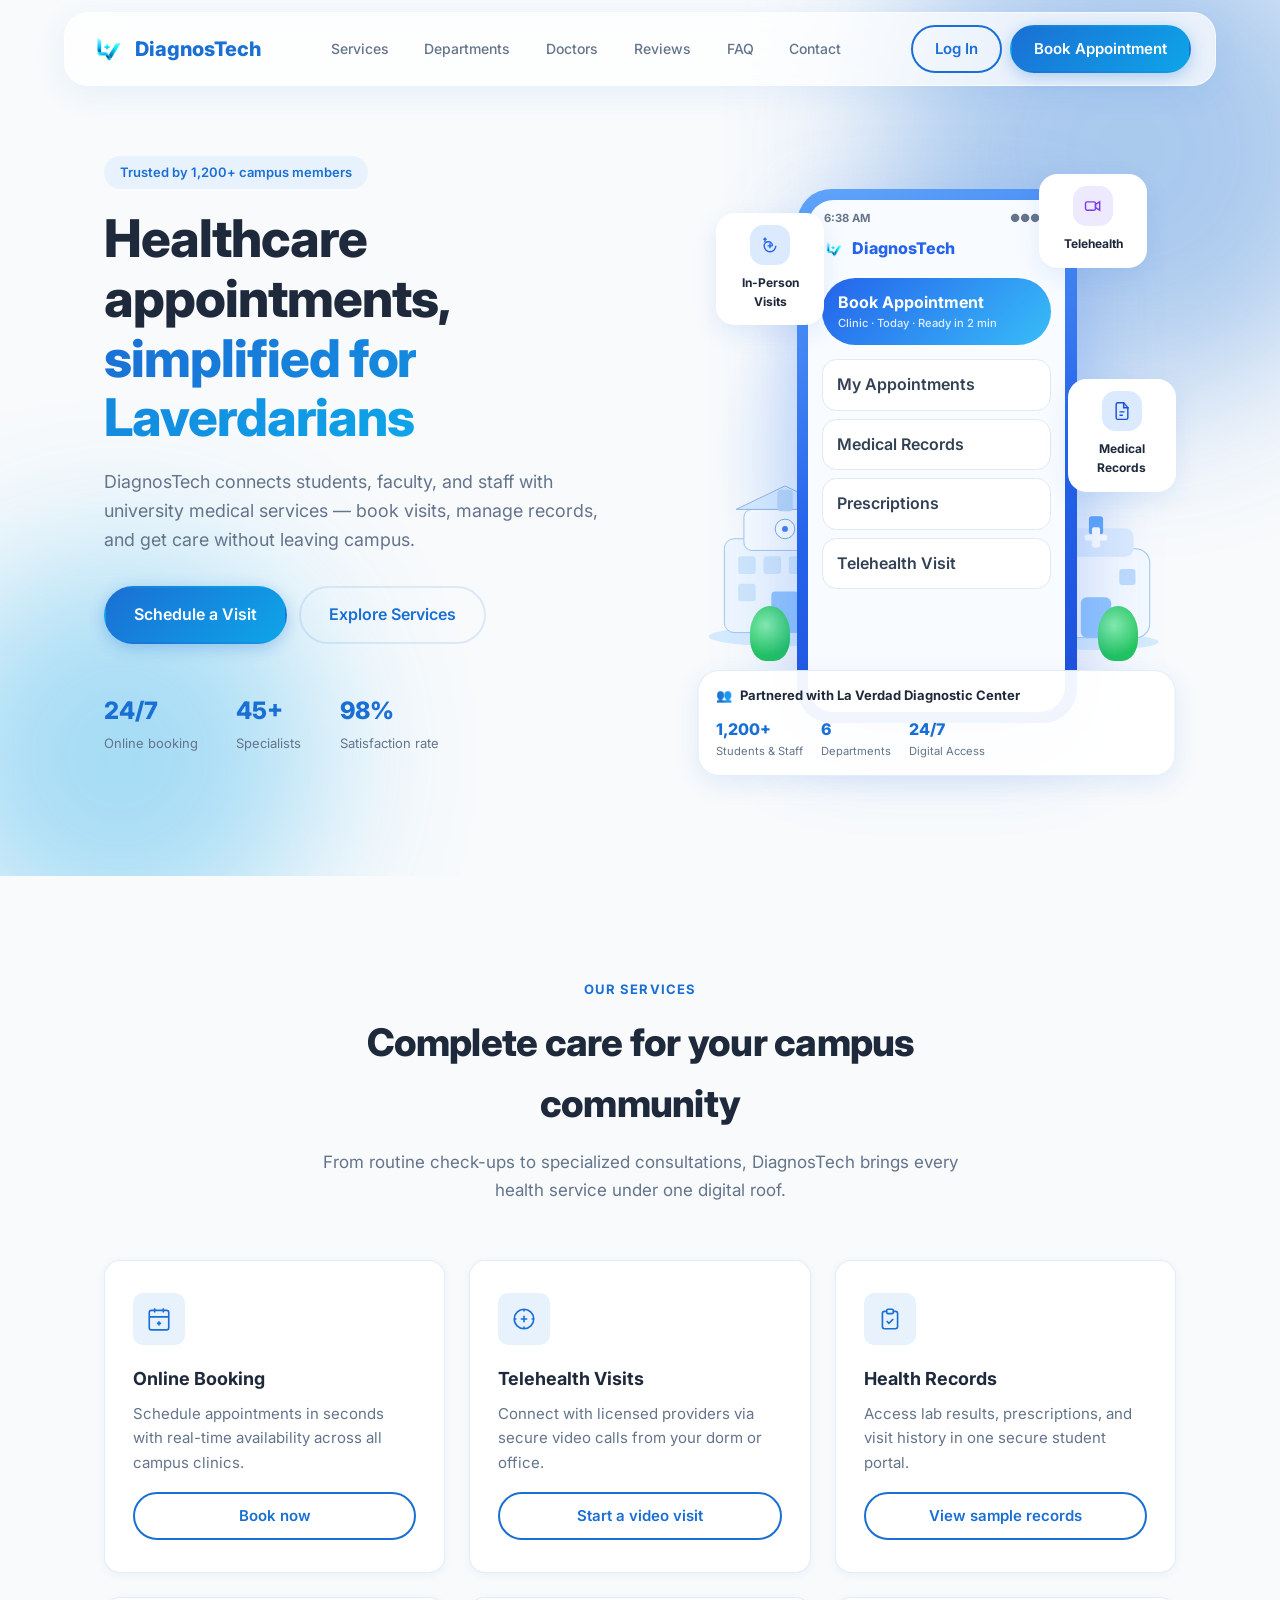
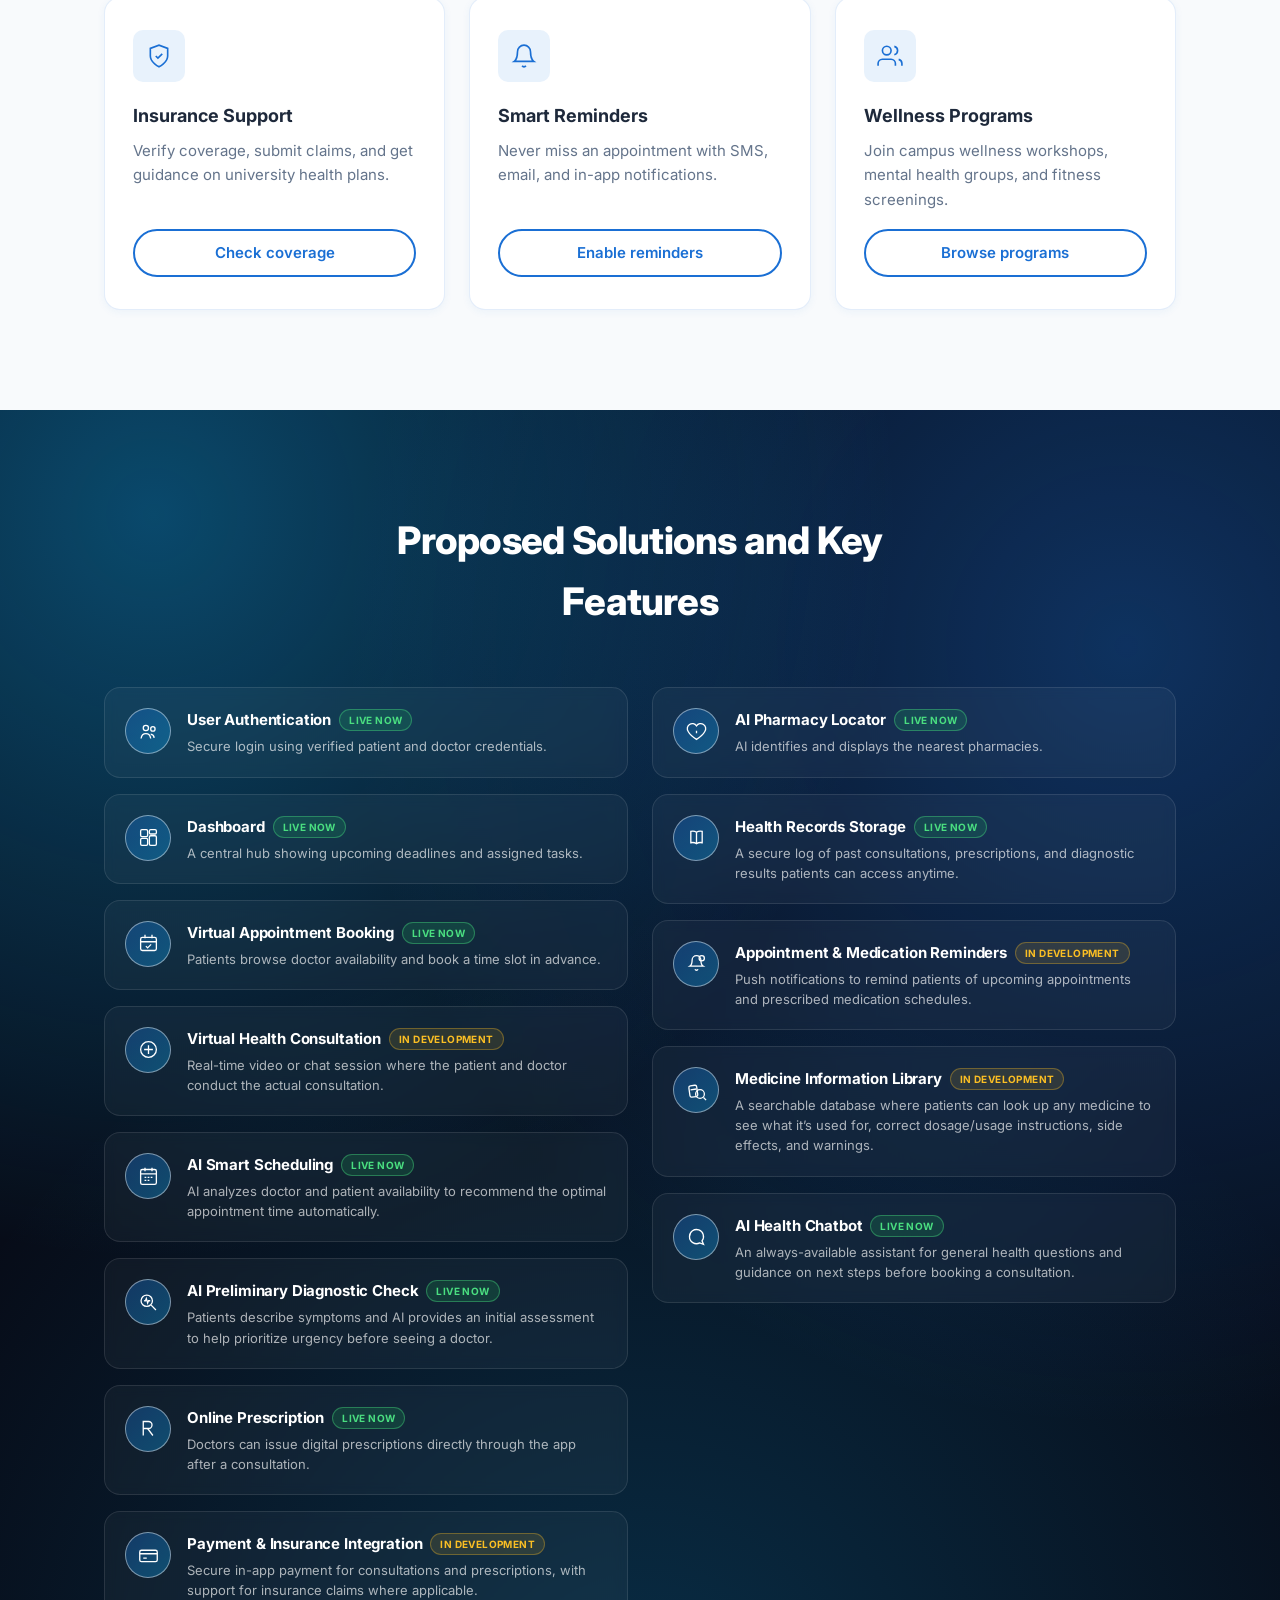
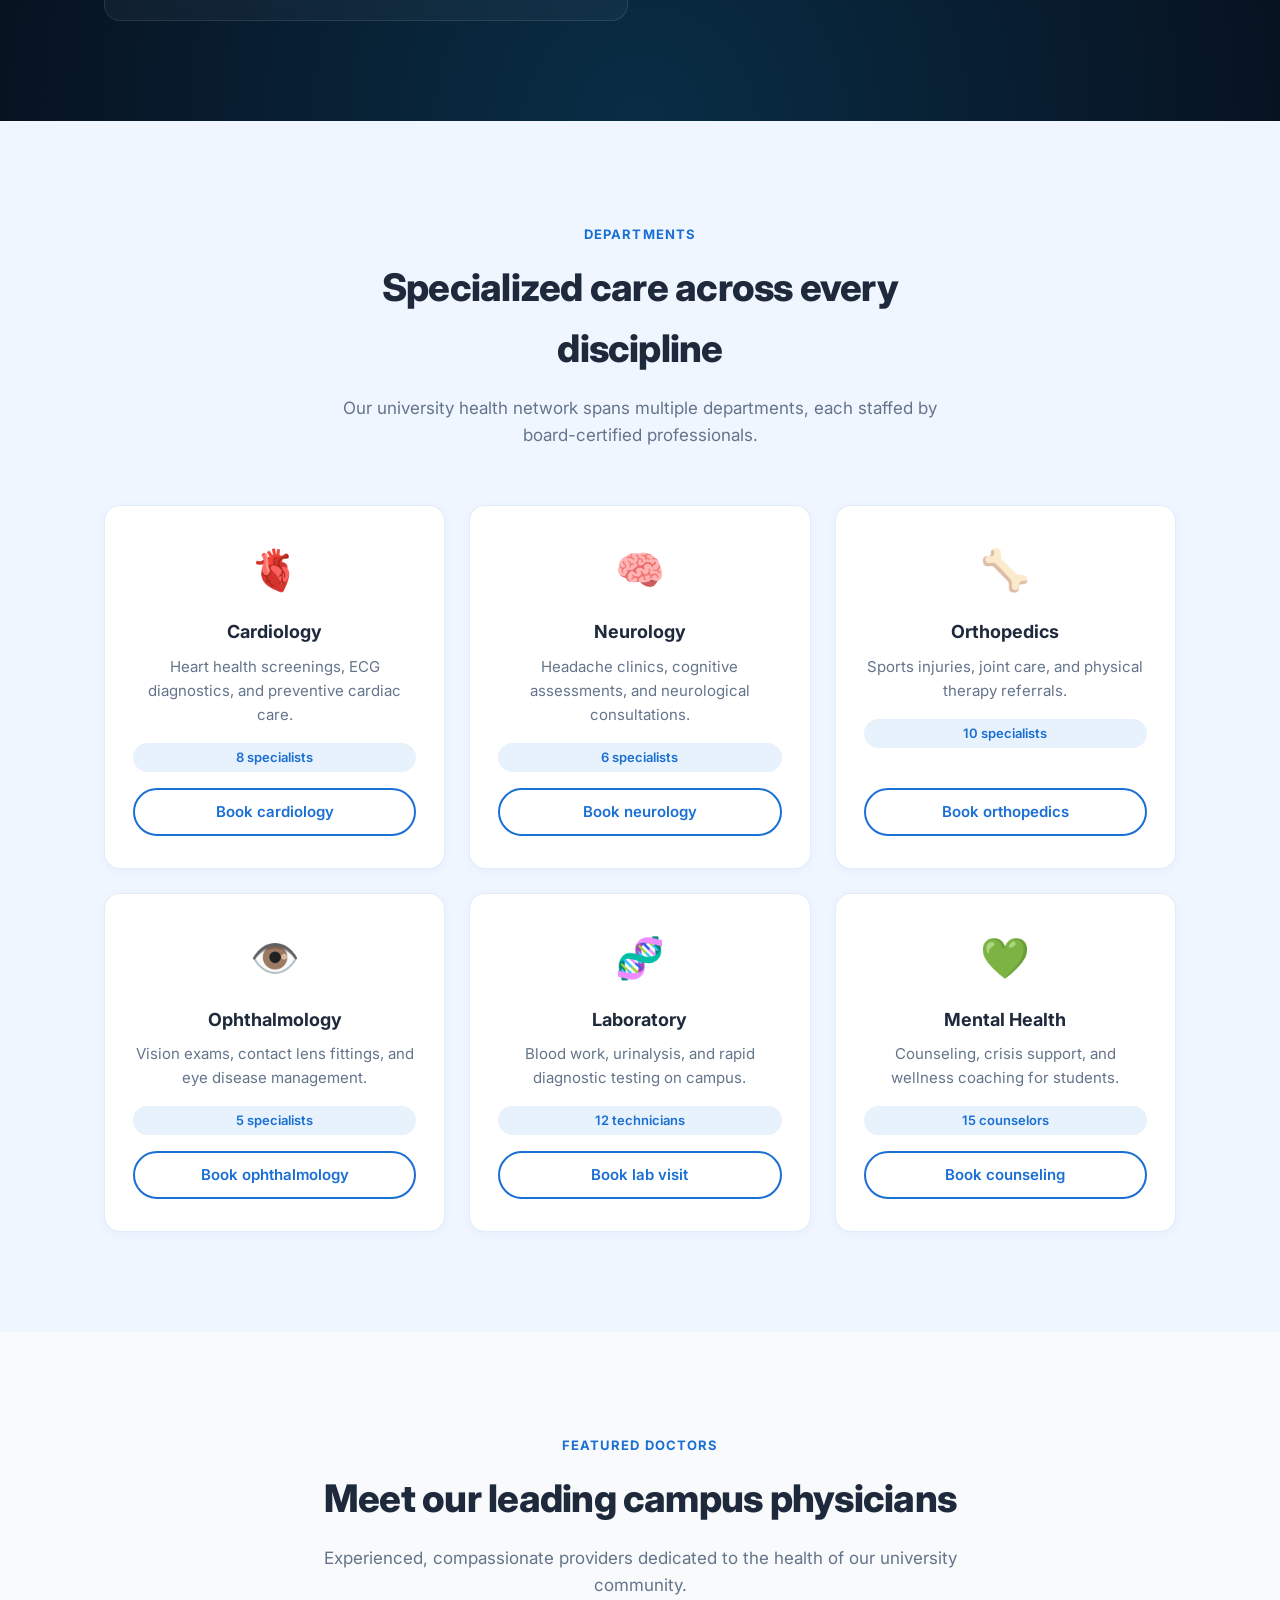
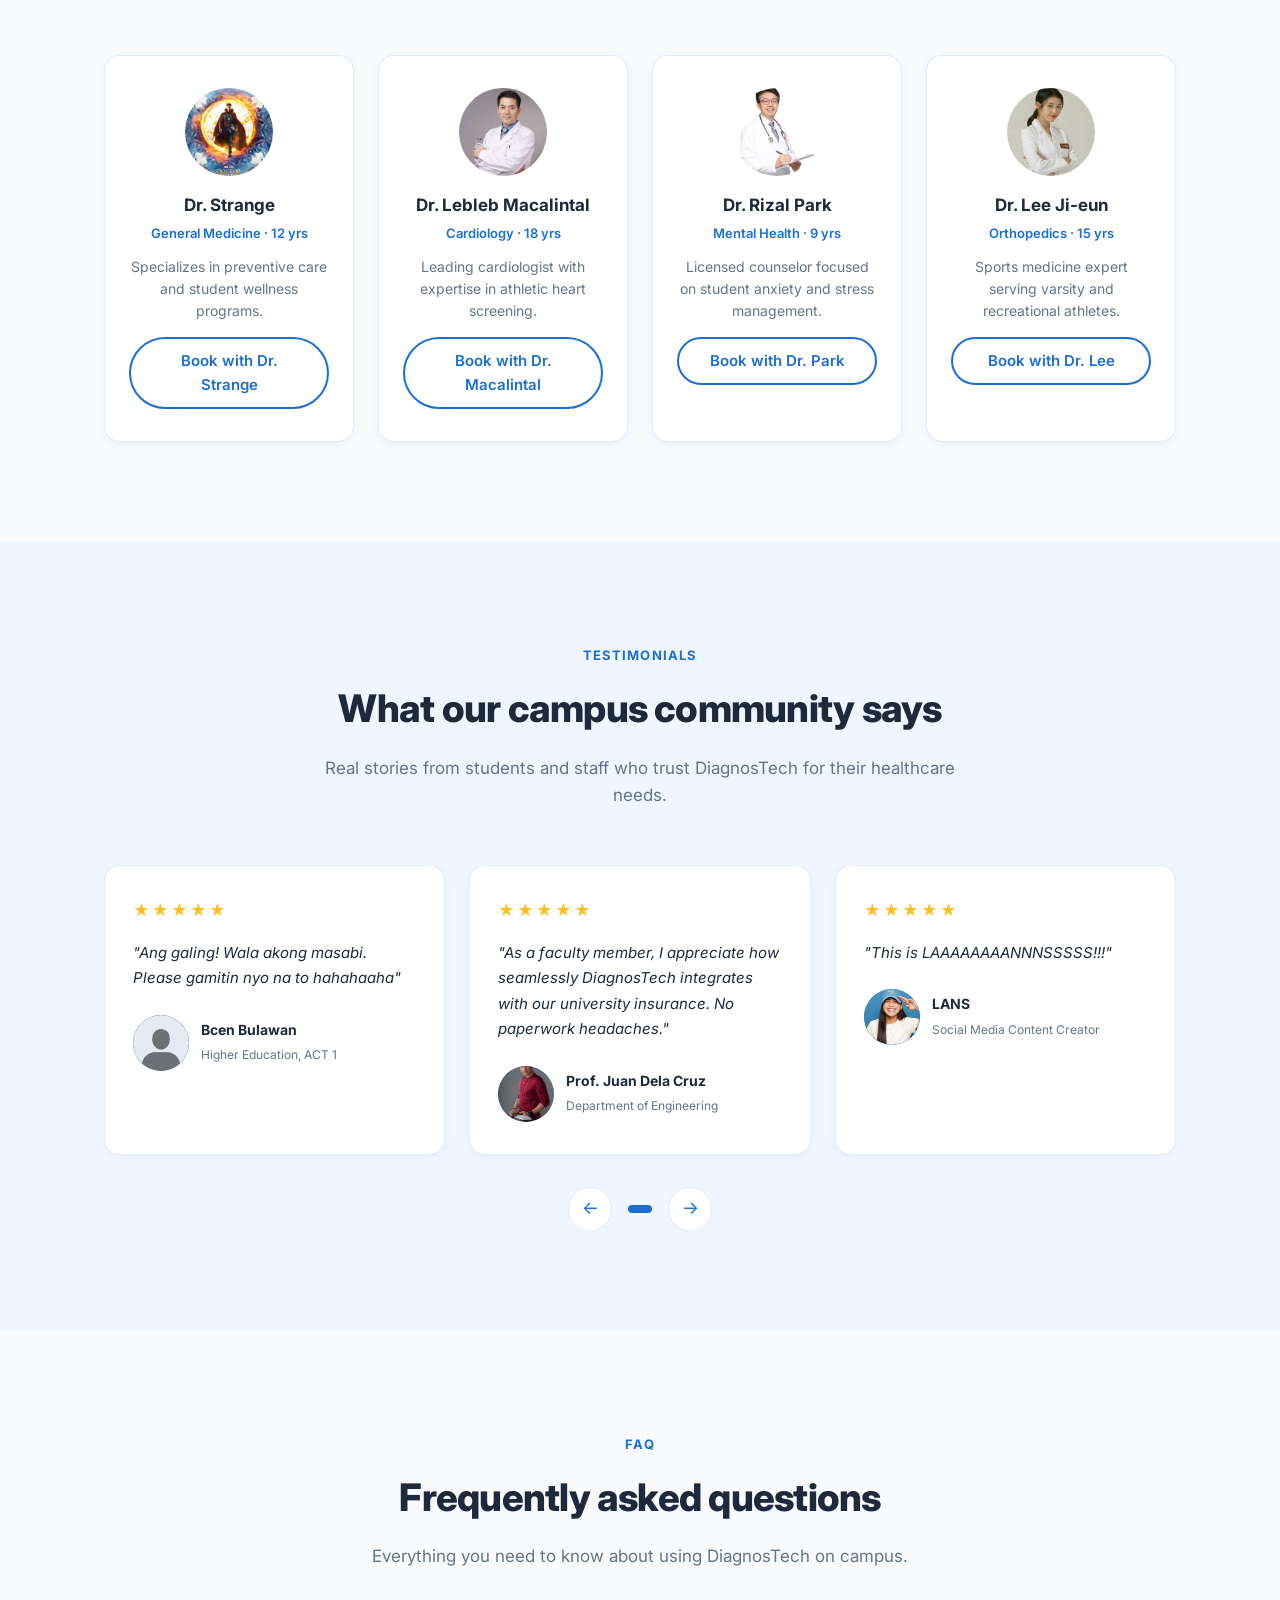
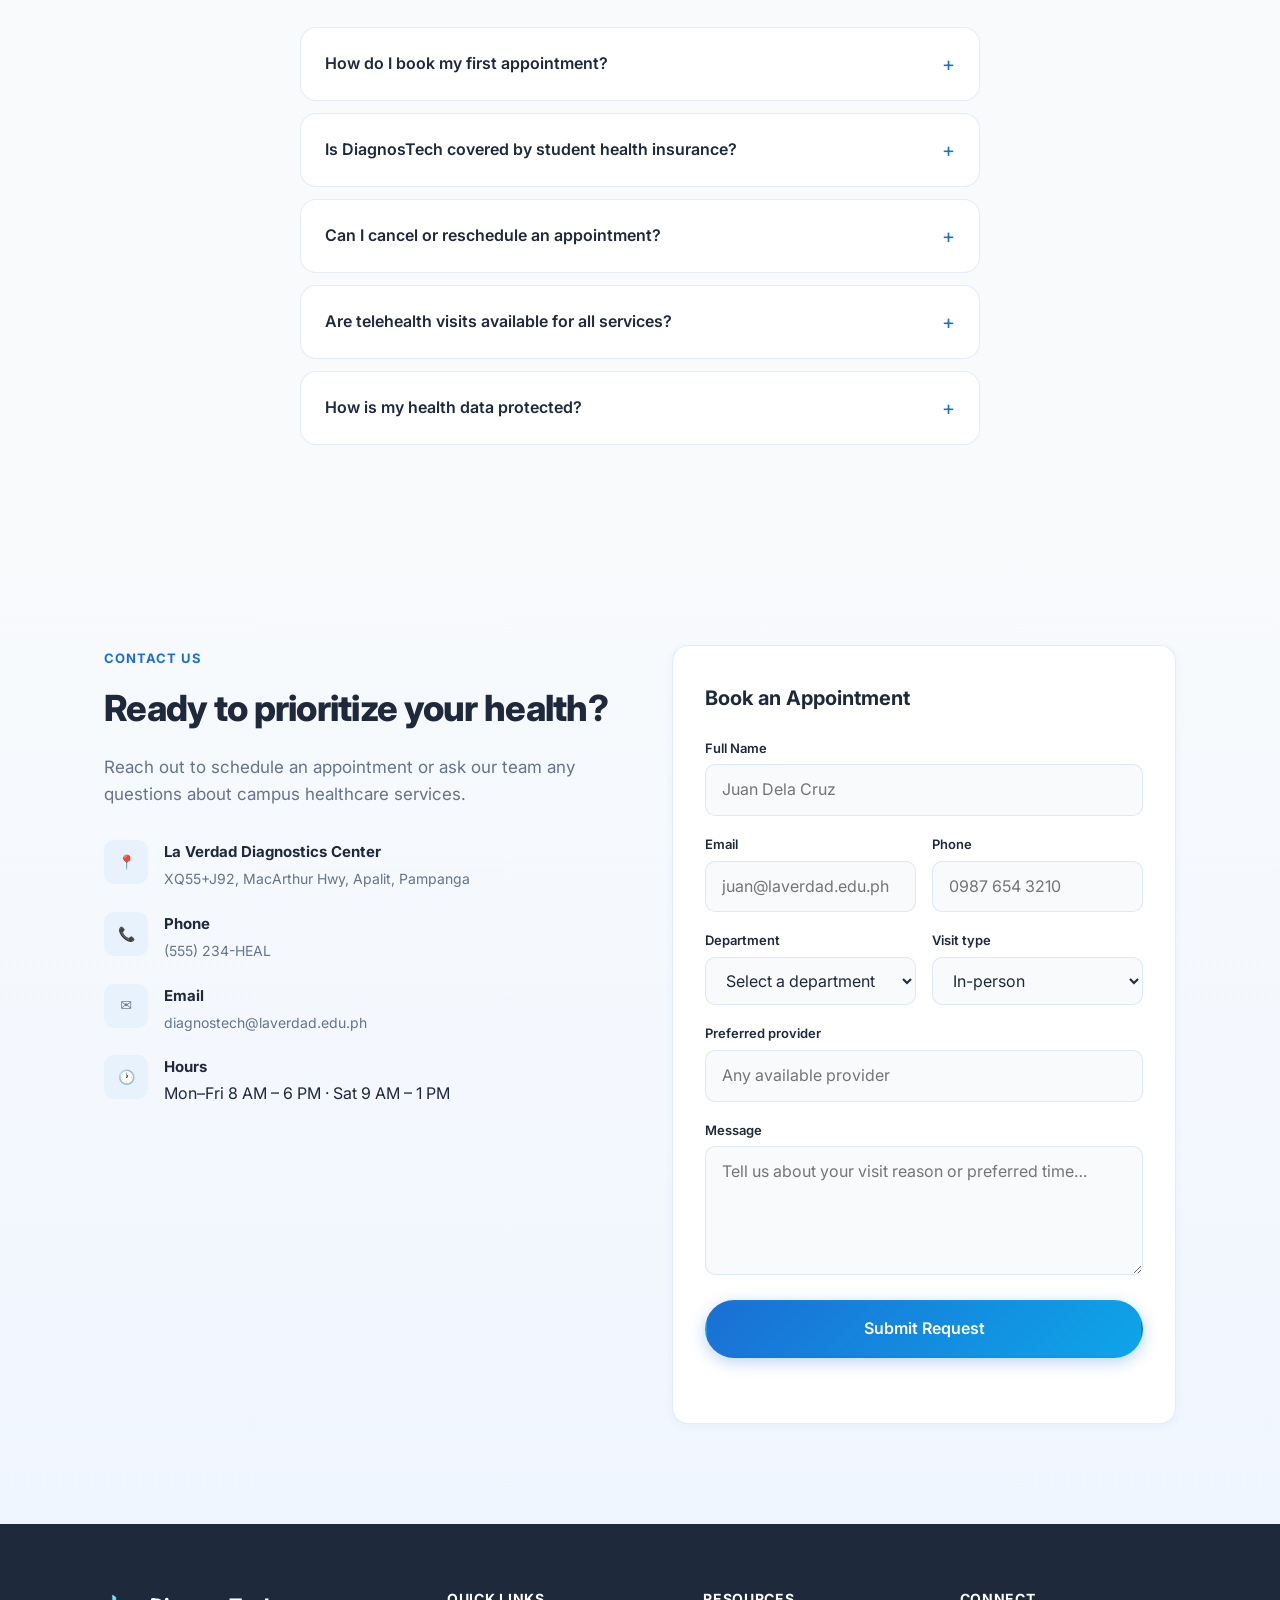
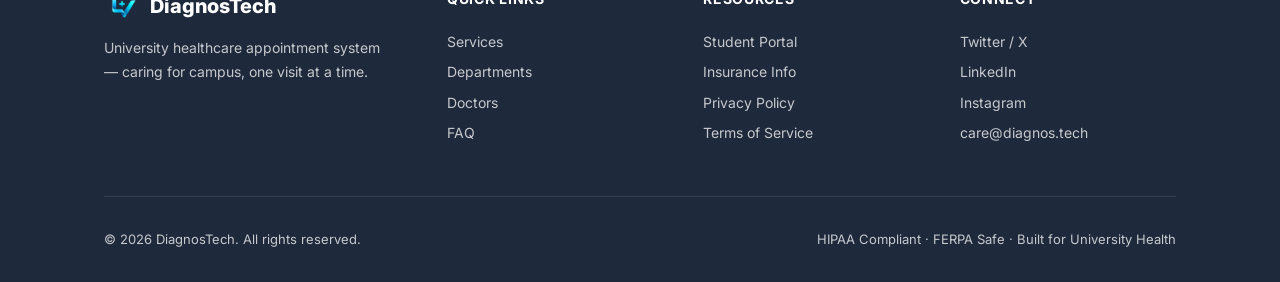
==== commit 96129a24: "Add files via upload" ====
--- a/index.html
+++ b/index.html
@@ -366,15 +366,15 @@
             </li>
             <li class="solutions-item">
               <span class="solutions-item__icon" aria-hidden="true"><svg viewBox="0 0 24 24" fill="none" stroke="currentColor" stroke-width="1.5"><rect x="3" y="4" width="18" height="17" rx="2"/><path d="M3 9h18M8 2v4M16 2v4"/><path d="M7.5 13h2M11 13h2M14.5 13h2M7.5 16.5h2M11 16.5h2"/></svg></span>
-              <div><div class="solutions-item__head"><h3>AI Smart Scheduling</h3><span class="solutions-badge solutions-badge--dev">In Development</span></div><p>AI analyzes doctor and patient availability to recommend the optimal appointment time automatically.</p></div>
+              <div><div class="solutions-item__head"><h3>AI Smart Scheduling</h3><span class="solutions-badge solutions-badge--live">Live Now</span></div><p>AI analyzes doctor and patient availability to recommend the optimal appointment time automatically.</p></div>
             </li>
             <li class="solutions-item">
               <span class="solutions-item__icon" aria-hidden="true"><svg viewBox="0 0 24 24" fill="none" stroke="currentColor" stroke-width="1.5"><circle cx="10" cy="10" r="6.5"/><path d="M7 10h1.5l1-2.5 1.5 5 1-2.5H14"/><path d="M15 15l5.5 5.5"/></svg></span>
-              <div><div class="solutions-item__head"><h3>AI Preliminary Diagnostic Check</h3><span class="solutions-badge solutions-badge--dev">In Development</span></div><p>Patients describe symptoms and AI provides an initial assessment to help prioritize urgency before seeing a doctor.</p></div>
+              <div><div class="solutions-item__head"><h3>AI Preliminary Diagnostic Check</h3><span class="solutions-badge solutions-badge--live">Live Now</span></div><p>Patients describe symptoms and AI provides an initial assessment to help prioritize urgency before seeing a doctor.</p></div>
             </li>
             <li class="solutions-item">
               <span class="solutions-item__icon" aria-hidden="true"><svg viewBox="0 0 24 24" fill="none" stroke="currentColor" stroke-width="1.5"><path d="M6 20V4h6a4 4 0 010 8H6"/><path d="M11 12l6 8"/></svg></span>
-              <div><div class="solutions-item__head"><h3>Online Prescription</h3><span class="solutions-badge solutions-badge--dev">In Development</span></div><p>Doctors can issue digital prescriptions directly through the app after a consultation.</p></div>
+              <div><div class="solutions-item__head"><h3>Online Prescription</h3><span class="solutions-badge solutions-badge--live">Live Now</span></div><p>Doctors can issue digital prescriptions directly through the app after a consultation.</p></div>
             </li>
             <li class="solutions-item">
               <span class="solutions-item__icon" aria-hidden="true"><svg viewBox="0 0 24 24" fill="none" stroke="currentColor" stroke-width="1.5"><rect x="2" y="6" width="20" height="13" rx="2"/><path d="M2 10h20M6 15h4"/></svg></span>
@@ -384,11 +384,11 @@
           <ul class="solutions-list reveal reveal--delay">
             <li class="solutions-item">
               <span class="solutions-item__icon" aria-hidden="true"><svg viewBox="0 0 24 24" fill="none" stroke="currentColor" stroke-width="1.5"><path d="M12 21s-7-4.35-9.5-9A5.5 5.5 0 0112 5.5 5.5 5.5 0 0121.5 12c-2.5 4.65-9.5 9-9.5 9z"/><path d="M12 11v3M12 8h.01"/></svg></span>
-              <div><div class="solutions-item__head"><h3>AI Pharmacy Locator</h3><span class="solutions-badge solutions-badge--dev">In Development</span></div><p>AI identifies and displays the nearest pharmacies.</p></div>
+              <div><div class="solutions-item__head"><h3>AI Pharmacy Locator</h3><span class="solutions-badge solutions-badge--live">Live Now</span></div><p>AI identifies and displays the nearest pharmacies.</p></div>
             </li>
             <li class="solutions-item">
               <span class="solutions-item__icon" aria-hidden="true"><svg viewBox="0 0 24 24" fill="none" stroke="currentColor" stroke-width="1.5"><path d="M12 6c-1.8-1.2-4.3-1.5-6.5-1V18c2.2-.5 4.7-.2 6.5 1 1.8-1.2 4.3-1.5 6.5-1V5c-2.2-.5-4.7-.2-6.5 1z"/><path d="M12 6v13"/></svg></span>
-              <div><div class="solutions-item__head"><h3>Health Records Storage</h3><span class="solutions-badge solutions-badge--dev">In Development</span></div><p>A secure log of past consultations, prescriptions, and diagnostic results patients can access anytime.</p></div>
+              <div><div class="solutions-item__head"><h3>Health Records Storage</h3><span class="solutions-badge solutions-badge--live">Live Now</span></div><p>A secure log of past consultations, prescriptions, and diagnostic results patients can access anytime.</p></div>
             </li>
             <li class="solutions-item">
               <span class="solutions-item__icon" aria-hidden="true"><svg viewBox="0 0 24 24" fill="none" stroke="currentColor" stroke-width="1.5"><path d="M17 8A5 5 0 007 8c0 5.5-2.5 7-2.5 7h15S17 13.5 17 8"/><path d="M13.7 18.5a1.8 1.8 0 01-3.4 0"/><circle cx="18" cy="6" r="3"/></svg></span>
@@ -400,7 +400,7 @@
             </li>
             <li class="solutions-item">
               <span class="solutions-item__icon" aria-hidden="true"><svg viewBox="0 0 24 24" fill="none" stroke="currentColor" stroke-width="1.5"><path d="M4 12a8 8 0 1114.3 5L20 21l-4.3-1.7A8 8 0 014 12z"/><path d="M8.5 11h.01M12 11h.01M15.5 11h.01"/></svg></span>
-              <div><div class="solutions-item__head"><h3>AI Health Chatbot</h3><span class="solutions-badge solutions-badge--dev">In Development</span></div><p>An always-available assistant for general health questions and guidance on next steps before booking a consultation.</p></div>
+              <div><div class="solutions-item__head"><h3>AI Health Chatbot</h3><span class="solutions-badge solutions-badge--live">Live Now</span></div><p>An always-available assistant for general health questions and guidance on next steps before booking a consultation.</p></div>
             </li>
           </ul>
         </div>
